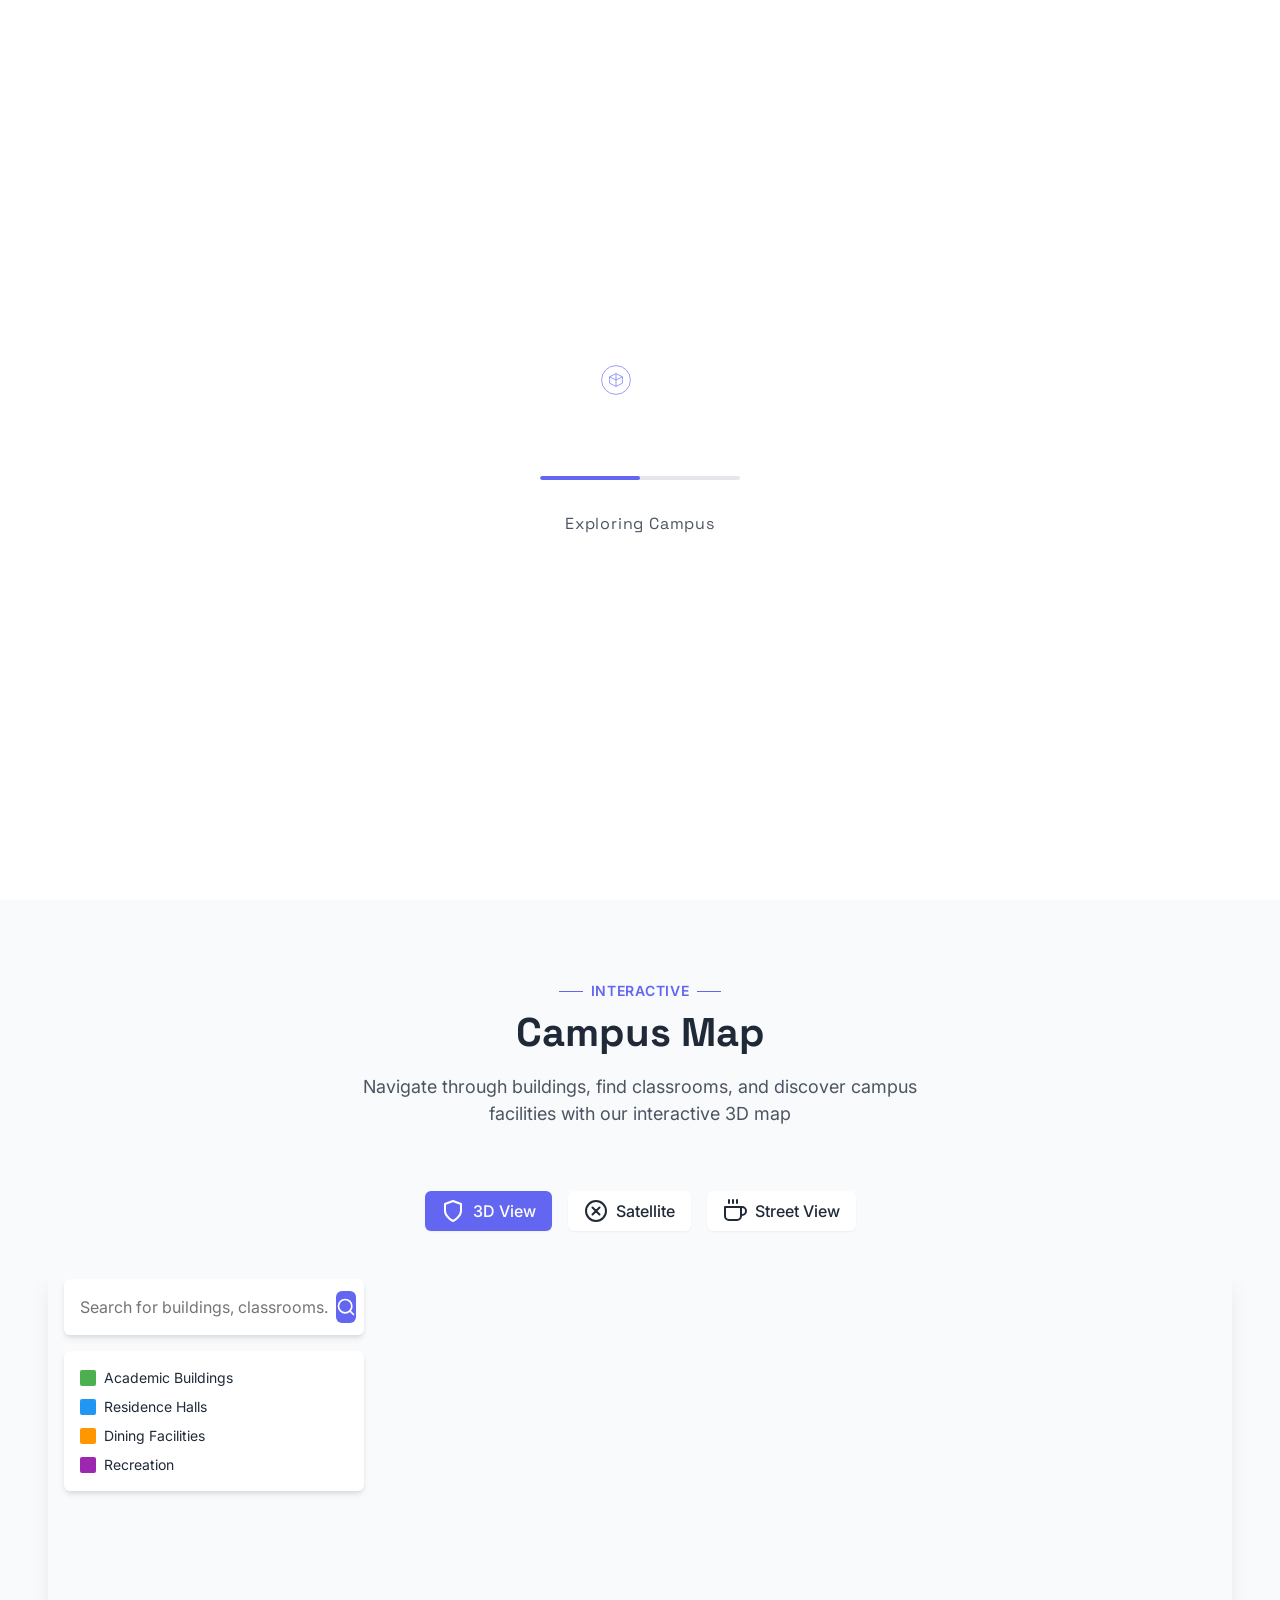
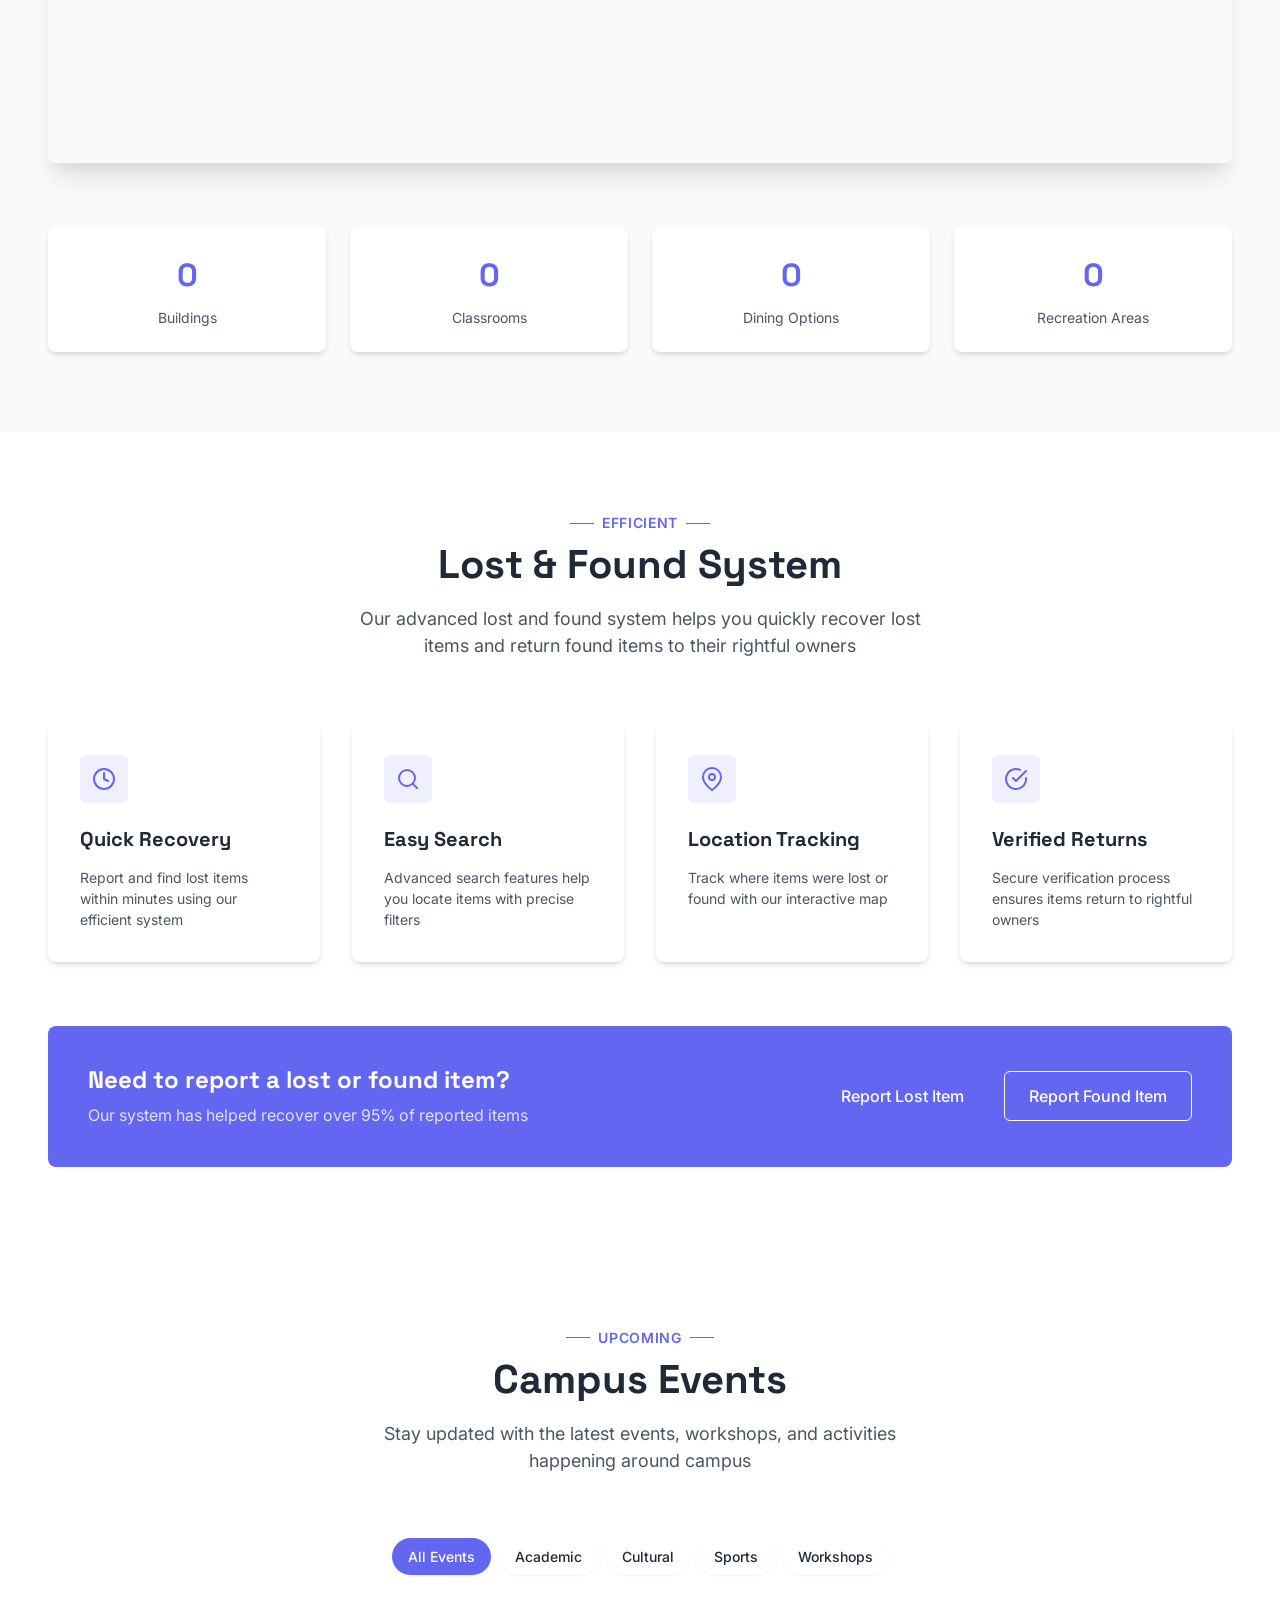
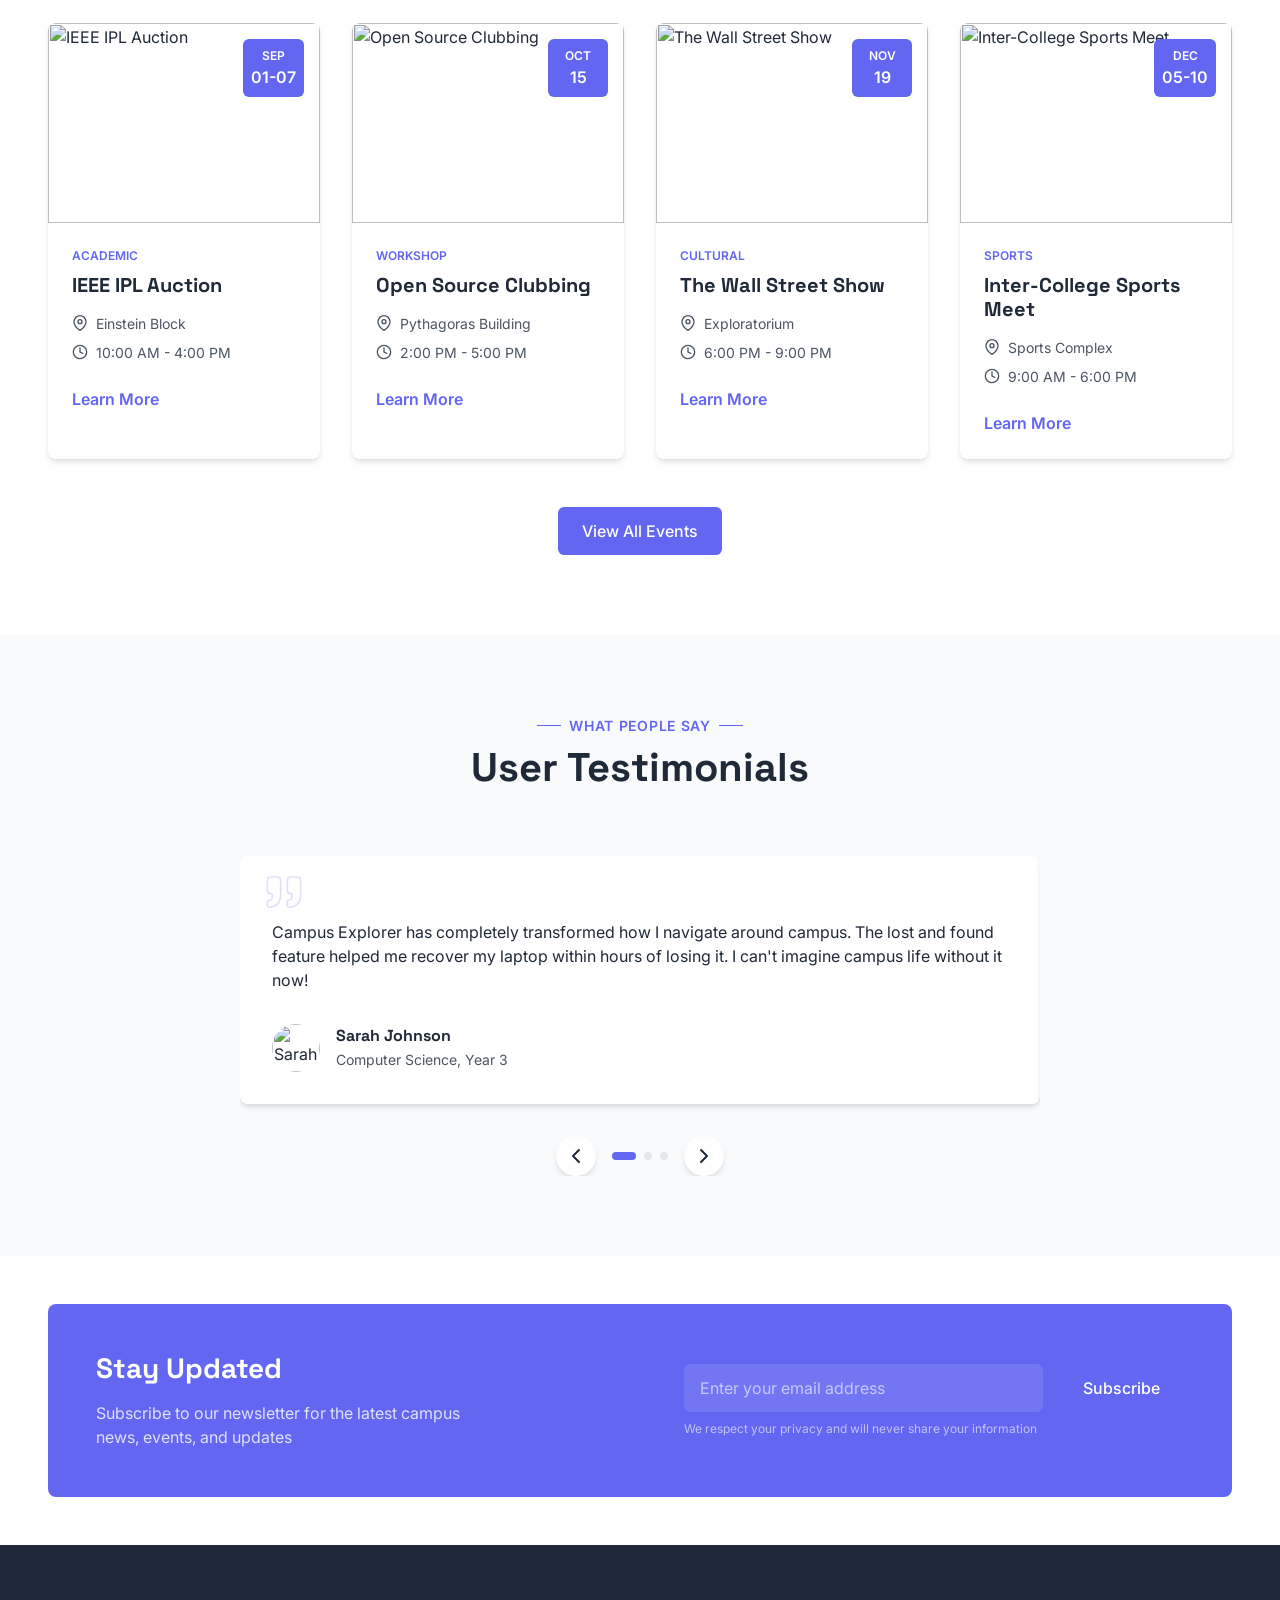
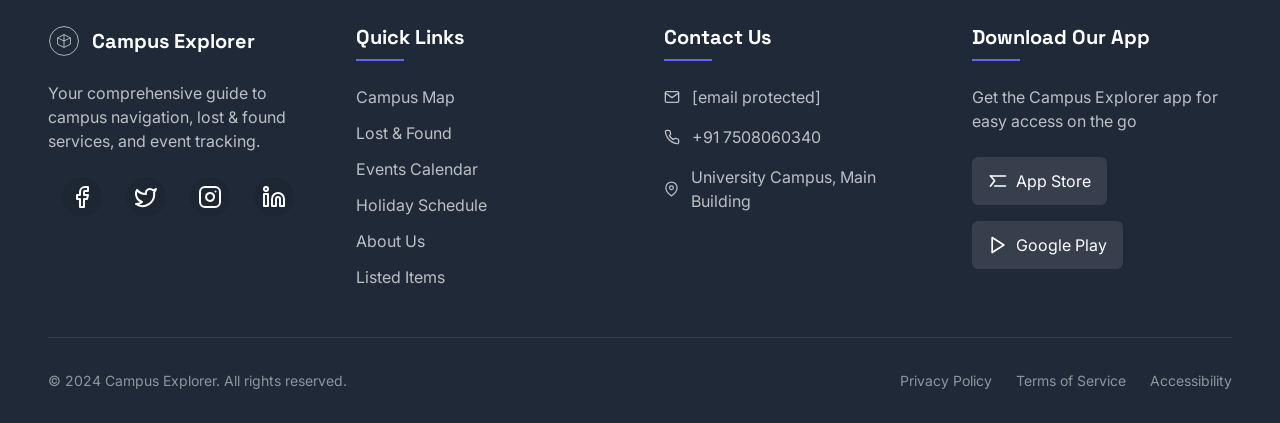
==== index.html @ 82cee9db "Update index.html" ====
<html lang="en">
<head>
    <meta charset="UTF-8">
    <meta name="viewport" content="width=device-width, initial-scale=1.0">
    <title>Campus Explorer | Navigate Your Campus Experience</title>
    <link rel="stylesheet" href="styles.css">
    <link rel="preconnect" href="https://fonts.googleapis.com">
    <link rel="preconnect" href="https://fonts.gstatic.com" crossorigin>
    <link href="https://fonts.googleapis.com/css2?family=Inter:wght@300;400;500;600;700&family=Space+Grotesk:wght@400;500;600;700&display=swap" rel="stylesheet">
</head>
<body>
    <div class="cursor"></div>
    <div class="noise-overlay"></div>
    
    <!-- Loader -->
    <div class="loader">
        <div class="loader-content">
            <div class="loader-logo">
                <svg viewBox="0 0 100 100" fill="none" xmlns="http://www.w3.org/2000/svg" class="logo-svg">
                    <circle cx="50" cy="50" r="45" stroke="currentColor" stroke-width="2"/>
                    <path d="M30 40L50 30L70 40V60L50 70L30 60V40Z" stroke="currentColor" stroke-width="2"/>
                    <path d="M50 30V50M50 50V70M50 50L30 40M50 50L70 40" stroke="currentColor" stroke-width="2"/>
                </svg>
            </div>
            <div class="loader-progress">
                <div class="loader-bar"></div>
            </div>
            <div class="loader-text">Exploring Campus</div>
        </div>
    </div>

    <!-- Header -->
    <header class="header">
        <div class="container header-container">
            <div class="logo">
                <svg viewBox="0 0 100 100" fill="none" xmlns="http://www.w3.org/2000/svg" class="logo-svg">
                    <circle cx="50" cy="50" r="45" stroke="currentColor" stroke-width="2"/>
                    <path d="M30 40L50 30L70 40V60L50 70L30 60V40Z" stroke="currentColor" stroke-width="2"/>
                    <path d="M50 30V50M50 50V70M50 50L30 40M50 50L70 40" stroke="currentColor" stroke-width="2"/>
                </svg>
                <span>Campus Explorer</span>
            </div>
            
            <nav class="nav-desktop">
                <a href="#map" class="nav-link">Map</a>
                <a href="J-lost-form.html" class="nav-link">Lost & Found</a>
                <a href="K-event.html" class="nav-link">Events</a>
                <a href="L-holidays.html" class="nav-link">Holidays</a>
                <a href="N-about.html" class="nav-link">About</a>
                <a href="M-listeditems.html" class="nav-link">Listed Items</a>
            </nav>

            <button class="menu-toggle" id="menuToggle" aria-label="Toggle menu">
                <div class="menu-icon">
                    <span></span>
                    <span></span>
                </div>
            </button>
        </div>

        <!-- Mobile Menu -->
        <div class="mobile-menu" id="mobileMenu">
            <button class="mobile-menu-close" id="mobileMenuClose" aria-label="Close menu">
                <svg xmlns="http://www.w3.org/2000/svg" width="24" height="24" viewBox="0 0 24 24" fill="none" stroke="currentColor" stroke-width="2" stroke-linecap="round" stroke-linejoin="round"><line x1="18" y1="6" x2="6" y2="18"></line><line x1="6" y1="6" x2="18" y2="18"></line></svg>
            </button>
            <div class="mobile-menu-container">
                <nav class="nav-mobile">
                    <a href="#map" class="nav-link">Map</a>
                    <a href="J-lost-form.html" class="nav-link">Lost & Found</a>
                    <a href="K-event.html" class="nav-link">Events</a>
                    <a href="L-holidays.html" class="nav-link">Holidays</a>
                    <a href="N-about.html" class="nav-link">About</a>
                    <a href="M-listeditems.html" class="nav-link">Listed Items</a>
                </nav>
                <div class="mobile-menu-footer">
                    <div class="social-links">
                        <a href="#" class="social-link" aria-label="Facebook">
                            <svg xmlns="http://www.w3.org/2000/svg" width="24" height="24" viewBox="0 0 24 24" fill="none" stroke="currentColor" stroke-width="2" stroke-linecap="round" stroke-linejoin="round"><path d="M18 2h-3a5 5 0 0 0-5 5v3H7v4h3v8h4v-8h3l1-4h-4V7a1 1 0 0 1 1-1h3z"></path></svg>
                        </a>
                        <a href="#" class="social-link" aria-label="Twitter">
                            <svg xmlns="http://www.w3.org/2000/svg" width="24" height="24" viewBox="0 0 24 24" fill="none" stroke="currentColor" stroke-width="2" stroke-linecap="round" stroke-linejoin="round"><path d="M22 4s-.7 2.1-2 3.4c1.6 10-9.4 17.3-18 11.6 2.2.1 4.4-.6 6-2C3 15.5.5 9.6 3 5c2.2 2.6 5.6 4.1 9 4-.9-4.2 4-6.6 7-3.8 1.1 0 3-1.2 3-1.2z"></path></svg>
                        </a>
                        <a href="#" class="social-link" aria-label="Instagram">
                            <svg xmlns="http://www.w3.org/2000/svg" width="24" height="24" viewBox="0 0 24 24" fill="none" stroke="currentColor" stroke-width="2" stroke-linecap="round" stroke-linejoin="round"><rect x="2" y="2" width="20" height="20" rx="5" ry="5"></rect><path d="M16 11.37A4 4 0 1 1 12.63 8 4 4 0 0 1 16 11.37z"></path><line x1="17.5" y1="6.5" x2="17.51" y2="6.5"></line></svg>
                        </a>
                    </div>
                    <p>© 2024 Campus Explorer</p>
                </div>
            </div>
        </div>
    </header>

    <main>
        <!-- Hero Section -->
        <section class="hero" id="hero">
            <div class="hero-background">
                <canvas id="heroCanvas"></canvas>
            </div>
            <div class="container hero-container">
                <div class="hero-content">
                    <h1 class="hero-title">
                        <span class="reveal-text">Explore Your</span>
                        <span class="reveal-text">Campus Like</span>
                        <span class="reveal-text">Never Before</span>
                    </h1>
                    <p class="hero-description reveal-text-delay">
                        A revolutionary navigation platform designed to enhance your campus experience
                    </p>
                    <div class="hero-buttons reveal-text-delay">
                        <a href="#map" class="btn btn-primary">Explore Map</a>
                        <a href="J-lost-form.html" class="btn btn-secondary">Lost & Found</a>
                    </div>
                </div>
                <div class="hero-3d-model">
                    <div id="model-container"></div>
                </div>
            </div>
            <div class="scroll-indicator">
                <div class="scroll-icon">
                    <svg xmlns="http://www.w3.org/2000/svg" width="24" height="24" viewBox="0 0 24 24" fill="none" stroke="currentColor" stroke-width="2" stroke-linecap="round" stroke-linejoin="round"><path d="M12 5v14M5 12l7 7 7-7"/></svg>
                </div>
                <span>Scroll to explore</span>
            </div>
        </section>

        <!-- Map Section -->
        <section class="map-section" id="map">
            <div class="container">
                <div class="section-header">
                    <span class="section-subtitle">Interactive</span>
                    <h2 class="section-title">Campus Map</h2>
                    <p class="section-description">
                        Navigate through buildings, find classrooms, and discover campus facilities with our interactive 3D map
                    </p>
                </div>
                
                <div class="map-container">
                    <div class="map-controls">
                        <button class="map-control-btn active" data-view="3d">
                            <svg xmlns="http://www.w3.org/2000/svg" width="24" height="24" viewBox="0 0 24 24" fill="none" stroke="currentColor" stroke-width="2" stroke-linecap="round" stroke-linejoin="round"><path d="M12 22s8-4 8-10V5l-8-3-8 3v7c0 6 8 10 8 10z"/></svg>
                            3D View
                        </button>
                        <button class="map-control-btn" data-view="satellite">
                            <svg xmlns="http://www.w3.org/2000/svg" width="24" height="24" viewBox="0 0 24 24" fill="none" stroke="currentColor" stroke-width="2" stroke-linecap="round" stroke-linejoin="round"><circle cx="12" cy="12" r="10"/><path d="M8.5 8.5L12 12l3.5-3.5M8.5 15.5L12 12l3.5 3.5"/></svg>
                            Satellite
                        </button>
                        <button class="map-control-btn" data-view="street">
                            <svg xmlns="http://www.w3.org/2000/svg" width="24" height="24" viewBox="0 0 24 24" fill="none" stroke="currentColor" stroke-width="2" stroke-linecap="round" stroke-linejoin="round"><path d="M18 8h1a4 4 0 0 1 0 8h-1"/><path d="M2 8h16v9a4 4 0 0 1-4 4H6a4 4 0 0 1-4-4V8z"/><line x1="6" y1="1" x2="6" y2="4"/><line x1="10" y1="1" x2="10" y2="4"/><line x1="14" y1="1" x2="14" y2="4"/></svg>
                            Street View
                        </button>
                    </div>
                    
                    <div class="map-wrapper">
                        <div class="map-overlay">
                            <div class="map-search">
                                <input type="text" placeholder="Search for buildings, classrooms..." class="map-search-input">
                                <button class="map-search-btn">
                                    <svg xmlns="http://www.w3.org/2000/svg" width="24" height="24" viewBox="0 0 24 24" fill="none" stroke="currentColor" stroke-width="2" stroke-linecap="round" stroke-linejoin="round"><circle cx="11" cy="11" r="8"/><line x1="21" y1="21" x2="16.65" y2="16.65"/></svg>
                                </button>
                            </div>
                            <div class="map-legend">
                                <div class="legend-item">
                                    <span class="legend-color" style="background-color: #4CAF50;"></span>
                                    <span class="legend-text">Academic Buildings</span>
                                </div>
                                <div class="legend-item">
                                    <span class="legend-color" style="background-color: #2196F3;"></span>
                                    <span class="legend-text">Residence Halls</span>
                                </div>
                                <div class="legend-item">
                                    <span class="legend-color" style="background-color: #FF9800;"></span>
                                    <span class="legend-text">Dining Facilities</span>
                                </div>
                                <div class="legend-item">
                                    <span class="legend-color" style="background-color: #9C27B0;"></span>
                                    <span class="legend-text">Recreation</span>
                                </div>
                            </div>
                        </div>
                        <div class="map-iframe">
                            <iframe src="https://www.google.com/maps/embed?pb=!1m18!1m12!1m3!1d3437.174971799996!2d76.65720287502891!3d30.5160910960714!2m3!1f0!2f0!3f0!3m2!1i1024!2i768!4f13.1!3m3!1m2!1s0x390fc32344a6e2d7%3A0x81b346dee91799ca!2sChitkara%20University!5e0!3m2!1sen!2sin!4v1731912827150!5m2!1sen!2sin" width="100%" height="100%" style="border:0;" allowfullscreen="" loading="lazy" referrerpolicy="no-referrer-when-downgrade"></iframe>
                        </div>
                    </div>
                    
                    <div class="map-info">
                        <div class="map-stats">
                            <div class="stat-item">
                                <div class="stat-value" data-count="50">0</div>
                                <div class="stat-label">Buildings</div>
                            </div>
                            <div class="stat-item">
                                <div class="stat-value" data-count="200">0</div>
                                <div class="stat-label">Classrooms</div>
                            </div>
                            <div class="stat-item">
                                <div class="stat-value" data-count="25">0</div>
                                <div class="stat-label">Dining Options</div>
                            </div>
                            <div class="stat-item">
                                <div class="stat-value" data-count="15">0</div>
                                <div class="stat-label">Recreation Areas</div>
                            </div>
                        </div>
                    </div>
                </div>
            </div>
        </section>

        <!-- Lost & Found Section -->
        <section class="lost-found-section" id="lost-found">
            <div class="container">
                <div class="section-header">
                    <span class="section-subtitle">Efficient</span>
                    <h2 class="section-title">Lost & Found System</h2>
                    <p class="section-description">
                        Our advanced lost and found system helps you quickly recover lost items and return found items to their rightful owners
                    </p>
                </div>

                <div class="lost-found-features">
                    <div class="feature-card">
                        <div class="feature-icon">
                            <svg xmlns="http://www.w3.org/2000/svg" width="24" height="24" viewBox="0 0 24 24" fill="none" stroke="currentColor" stroke-width="2" stroke-linecap="round" stroke-linejoin="round"><circle cx="12" cy="12" r="10"/><polyline points="12 6 12 12 16 14"/></svg>
                        </div>
                        <h3 class="feature-title">Quick Recovery</h3>
                        <p class="feature-description">Report and find lost items within minutes using our efficient system</p>
                    </div>
                    
                    <div class="feature-card">
                        <div class="feature-icon">
                            <svg xmlns="http://www.w3.org/2000/svg" width="24" height="24" viewBox="0 0 24 24" fill="none" stroke="currentColor" stroke-width="2" stroke-linecap="round" stroke-linejoin="round"><circle cx="11" cy="11" r="8"/><line x1="21" y1="21" x2="16.65" y2="16.65"/></svg>
                        </div>
                        <h3 class="feature-title">Easy Search</h3>
                        <p class="feature-description">Advanced search features help you locate items with precise filters</p>
                    </div>
                    
                    <div class="feature-card">
                        <div class="feature-icon">
                            <svg xmlns="http://www.w3.org/2000/svg" width="24" height="24" viewBox="0 0 24 24" fill="none" stroke="currentColor" stroke-width="2" stroke-linecap="round" stroke-linejoin="round"><path d="M21 10c0 7-9 13-9 13s-9-6-9-13a9 9 0 0 1 18 0z"/><circle cx="12" cy="10" r="3"/></svg>
                        </div>
                        <h3 class="feature-title">Location Tracking</h3>
                        <p class="feature-description">Track where items were lost or found with our interactive map</p>
                    </div>
                    
                    <div class="feature-card">
                        <div class="feature-icon">
                            <svg xmlns="http://www.w3.org/2000/svg" width="24" height="24" viewBox="0 0 24 24" fill="none" stroke="currentColor" stroke-width="2" stroke-linecap="round" stroke-linejoin="round"><path d="M22 11.08V12a10 10 0 1 1-5.93-9.14"/><polyline points="22 4 12 14.01 9 11.01"/></svg>
                        </div>
                        <h3 class="feature-title">Verified Returns</h3>
                        <p class="feature-description">Secure verification process ensures items return to rightful owners</p>
                    </div>
                </div>

                <div class="lost-found-cta">
                    <div class="cta-content">
                        <h3>Need to report a lost or found item?</h3>
                        <p>Our system has helped recover over 95% of reported items</p>
                    </div>
                    <div class="cta-buttons">
                        <a href="J-lost-form.html" class="btn btn-primary">Report Lost Item</a>
                        <a href="J-lost-form.html" class="btn btn-secondary">Report Found Item</a>
                    </div>
                </div>
            </div>
        </section>

        <!-- Events Section -->
        <section class="events-section" id="events">
            <div class="container">
                <div class="section-header">
                    <span class="section-subtitle">Upcoming</span>
                    <h2 class="section-title">Campus Events</h2>
                    <p class="section-description">
                        Stay updated with the latest events, workshops, and activities happening around campus
                    </p>
                </div>

                <div class="events-filter">
                    <button class="filter-btn active" data-filter="all">All Events</button>
                    <button class="filter-btn" data-filter="academic">Academic</button>
                    <button class="filter-btn" data-filter="cultural">Cultural</button>
                    <button class="filter-btn" data-filter="sports">Sports</button>
                    <button class="filter-btn" data-filter="workshops">Workshops</button>
                </div>

                <div class="events-grid">
                    <div class="event-card" data-category="academic">
                        <div class="event-image">
                            <img src="https://images.unsplash.com/photo-1523580494863-6f3031224c94?ixlib=rb-1.2.1&auto=format&fit=crop&w=800&q=80" alt="IEEE IPL Auction">
                            <div class="event-date">
                                <span class="event-month">SEP</span>
                                <span class="event-day">01-07</span>
                            </div>
                        </div>
                        <div class="event-content">
                            <div class="event-tag">Academic</div>
                            <h3 class="event-title">IEEE IPL Auction</h3>
                            <div class="event-details">
                                <div class="event-location">
                                    <svg xmlns="http://www.w3.org/2000/svg" width="16" height="16" viewBox="0 0 24 24" fill="none" stroke="currentColor" stroke-width="2" stroke-linecap="round" stroke-linejoin="round"><path d="M21 10c0 7-9 13-9 13s-9-6-9-13a9 9 0 0 1 18 0z"/><circle cx="12" cy="10" r="3"/></svg>
                                    Einstein Block
                                </div>
                                <div class="event-time">
                                    <svg xmlns="http://www.w3.org/2000/svg" width="16" height="16" viewBox="0 0 24 24" fill="none" stroke="currentColor" stroke-width="2" stroke-linecap="round" stroke-linejoin="round"><circle cx="12" cy="12" r="10"/><polyline points="12 6 12 12 16 14"/></svg>
                                    10:00 AM - 4:00 PM
                                </div>
                            </div>
                            <a href="#" class="event-link">Learn More</a>
                        </div>
                    </div>

                    <div class="event-card" data-category="workshops">
                        <div class="event-image">
                            <img src="https://images.unsplash.com/photo-1522071820081-009f0129c71c?ixlib=rb-1.2.1&auto=format&fit=crop&w=800&q=80" alt="Open Source Clubbing">
                            <div class="event-date">
                                <span class="event-month">OCT</span>
                                <span class="event-day">15</span>
                            </div>
                        </div>
                        <div class="event-content">
                            <div class="event-tag">Workshop</div>
                            <h3 class="event-title">Open Source Clubbing</h3>
                            <div class="event-details">
                                <div class="event-location">
                                    <svg xmlns="http://www.w3.org/2000/svg" width="16" height="16" viewBox="0 0 24 24" fill="none" stroke="currentColor" stroke-width="2" stroke-linecap="round" stroke-linejoin="round"><path d="M21 10c0 7-9 13-9 13s-9-6-9-13a9 9 0 0 1 18 0z"/><circle cx="12" cy="10" r="3"/></svg>
                                    Pythagoras Building
                                </div>
                                <div class="event-time">
                                    <svg xmlns="http://www.w3.org/2000/svg" width="16" height="16" viewBox="0 0 24 24" fill="none" stroke="currentColor" stroke-width="2" stroke-linecap="round" stroke-linejoin="round"><circle cx="12" cy="12" r="10"/><polyline points="12 6 12 12 16 14"/></svg>
                                    2:00 PM - 5:00 PM
                                </div>
                            </div>
                            <a href="#" class="event-link">Learn More</a>
                        </div>
                    </div>

                    <div class="event-card" data-category="cultural">
                        <div class="event-image">
                            <img src="https://images.unsplash.com/photo-1460472178825-e5240623afd5?ixlib=rb-1.2.1&auto=format&fit=crop&w=800&q=80" alt="The Wall Street Show">
                            <div class="event-date">
                                <span class="event-month">NOV</span>
                                <span class="event-day">19</span>
                            </div>
                        </div>
                        <div class="event-content">
                            <div class="event-tag">Cultural</div>
                            <h3 class="event-title">The Wall Street Show</h3>
                            <div class="event-details">
                                <div class="event-location">
                                    <svg xmlns="http://www.w3.org/2000/svg" width="16" height="16" viewBox="0 0 24 24" fill="none" stroke="currentColor" stroke-width="2" stroke-linecap="round" stroke-linejoin="round"><path d="M21 10c0 7-9 13-9 13s-9-6-9-13a9 9 0 0 1 18 0z"/><circle cx="12" cy="10" r="3"/></svg>
                                    Exploratorium
                                </div>
                                <div class="event-time">
                                    <svg xmlns="http://www.w3.org/2000/svg" width="16" height="16" viewBox="0 0 24 24" fill="none" stroke="currentColor" stroke-width="2" stroke-linecap="round" stroke-linejoin="round"><circle cx="12" cy="12" r="10"/><polyline points="12 6 12 12 16 14"/></svg>
                                    6:00 PM - 9:00 PM
                                </div>
                            </div>
                            <a href="#" class="event-link">Learn More</a>
                        </div>
                    </div>

                    <div class="event-card" data-category="sports">
                        <div class="event-image">
                            <img src="https://images.unsplash.com/photo-1461896836934-ffe607ba8211?ixlib=rb-1.2.1&auto=format&fit=crop&w=800&q=80" alt="Inter-College Sports Meet">
                            <div class="event-date">
                                <span class="event-month">DEC</span>
                                <span class="event-day">05-10</span>
                            </div>
                        </div>
                        <div class="event-content">
                            <div class="event-tag">Sports</div>
                            <h3 class="event-title">Inter-College Sports Meet</h3>
                            <div class="event-details">
                                <div class="event-location">
                                    <svg xmlns="http://www.w3.org/2000/svg" width="16" height="16" viewBox="0 0 24 24" fill="none" stroke="currentColor" stroke-width="2" stroke-linecap="round" stroke-linejoin="round"><path d="M21 10c0 7-9 13-9 13s-9-6-9-13a9 9 0 0 1 18 0z"/><circle cx="12" cy="10" r="3"/></svg>
                                    Sports Complex
                                </div>
                                <div class="event-time">
                                    <svg xmlns="http://www.w3.org/2000/svg" width="16" height="16" viewBox="0 0 24 24" fill="none" stroke="currentColor" stroke-width="2" stroke-linecap="round" stroke-linejoin="round"><circle cx="12" cy="12" r="10"/><polyline points="12 6 12 12 16 14"/></svg>
                                    9:00 AM - 6:00 PM
                                </div>
                            </div>
                            <a href="#" class="event-link">Learn More</a>
                        </div>
                    </div>
                </div>

                <div class="events-footer">
                    <a href="#" class="btn btn-primary">View All Events</a>
                </div>
            </div>
        </section>

        <!-- Testimonials Section -->
        <section class="testimonials-section">
            <div class="container">
                <div class="section-header">
                    <span class="section-subtitle">What People Say</span>
                    <h2 class="section-title">User Testimonials</h2>
                </div>

                <div class="testimonials-slider">
                    <div class="testimonials-track">
                        <div class="testimonial-card">
                            <div class="testimonial-content">
                                <svg class="quote-icon" xmlns="http://www.w3.org/2000/svg" width="40" height="40" viewBox="0 0 24 24" fill="none" stroke="currentColor" stroke-width="1" stroke-linecap="round" stroke-linejoin="round"><path d="M3 21c3 0 7-1 7-8V5c0-1.25-.756-2.017-2-2H4c-1.25 0-2 .75-2 1.972V11c0 1.25.75 2 2 2 1 0 1 0 1 1v1c0 1-1 2-2 2s-1 .008-1 1.031V20c0 1 0 1 1 1z"/><path d="M15 21c3 0 7-1 7-8V5c0-1.25-.757-2.017-2-2h-4c-1.25 0-2 .75-2 1.972V11c0 1.25.75 2 2 2h.75c0 2.25.25 4-2.75 4v3c0 1 0 1 1 1z"/></svg>
                                <p>Campus Explorer has completely transformed how I navigate around campus. The lost and found feature helped me recover my laptop within hours of losing it. I can't imagine campus life without it now!</p>
                            </div>
                            <div class="testimonial-author">
                                <div class="author-avatar">
                                    <img src="https://randomuser.me/api/portraits/women/45.jpg" alt="Sarah Johnson">
                                </div>
                                <div class="author-info">
                                    <h4>Sarah Johnson</h4>
                                    <p>Computer Science, Year 3</p>
                                </div>
                            </div>
                        </div>
                        
                        <div class="testimonial-card">
                            <div class="testimonial-content">
                                <svg class="quote-icon" xmlns="http://www.w3.org/2000/svg" width="40" height="40" viewBox="0 0 24 24" fill="none" stroke="currentColor" stroke-width="1" stroke-linecap="round" stroke-linejoin="round"><path d="M3 21c3 0 7-1 7-8V5c0-1.25-.756-2.017-2-2H4c-1.25 0-2 .75-2 1.972V11c0 1.25.75 2 2 2 1 0 1 0 1 1v1c0 1-1 2-2 2s-1 .008-1 1.031V20c0 1 0 1 1 1z"/><path d="M15 21c3 0 7-1 7-8V5c0-1.25-.757-2.017-2-2h-4c-1.25 0-2 .75-2 1.972V11c0 1.25.75 2 2 2h.75c0 2.25.25 4-2.75 4v3c0 1 0 1 1 1z"/></svg>
                                <p>As a new student, finding my way around campus was overwhelming until I discovered Campus Explorer. The 3D map feature is incredibly intuitive and the events calendar keeps me connected to campus life.</p>
                            </div>
                            <div class="testimonial-author">
                                <div class="author-avatar">
                                    <img src="https://randomuser.me/api/portraits/men/32.jpg" alt="Michael Chen">
                                </div>
                                <div class="author-info">
                                    <h4>Michael Chen</h4>
                                    <p>Business Administration, Year 1</p>
                                </div>
                            </div>
                        </div>
                        
                        <div class="testimonial-card">
                            <div class="testimonial-content">
                                <svg class="quote-icon" xmlns="http://www.w3.org/2000/svg" width="40" height="40" viewBox="0 0 24 24" fill="none" stroke="currentColor" stroke-width="1" stroke-linecap="round" stroke-linejoin="round"><path d="M3 21c3 0 7-1 7-8V5c0-1.25-.756-2.017-2-2H4c-1.25 0-2 .75-2 1.972V11c0 1.25.75 2 2 2 1 0 1 0 1 1v1c0 1-1 2-2 2s-1 .008-1 1.031V20c0 1 0 1 1 1z"/><path d="M15 21c3 0 7-1 7-8V5c0-1.25-.757-2.017-2-2h-4c-1.25 0-2 .75-2 1.972V11c0 1.25.75 2 2 2h.75c0 2.25.25 4-2.75 4v3c0 1 0 1 1 1z"/></svg>
                                <p>The Campus Explorer app has been a game-changer for organizing campus events. As a student club leader, I can easily promote our activities and track attendance. Highly recommended!</p>
                            </div>
                            <div class="testimonial-author">
                                <div class="author-avatar">
                                    <img src="https://randomuser.me/api/portraits/women/68.jpg" alt="Priya Patel">
                                </div>
                                <div class="author-info">
                                    <h4>Priya Patel</h4>
                                    <p>Engineering, Year 4</p>
                                </div>
                            </div>
                        </div>
                    </div>
                    
                    <div class="testimonial-controls">
                        <button class="testimonial-control prev" aria-label="Previous testimonial">
                            <svg xmlns="http://www.w3.org/2000/svg" width="24" height="24" viewBox="0 0 24 24" fill="none" stroke="currentColor" stroke-width="2" stroke-linecap="round" stroke-linejoin="round"><path d="M15 18l-6-6 6-6"/></svg>
                        </button>
                        <div class="testimonial-dots">
                            <span class="dot active"></span>
                            <span class="dot"></span>
                            <span class="dot"></span>
                        </div>
                        <button class="testimonial-control next" aria-label="Next testimonial">
                            <svg xmlns="http://www.w3.org/2000/svg" width="24" height="24" viewBox="0 0 24 24" fill="none" stroke="currentColor" stroke-width="2" stroke-linecap="round" stroke-linejoin="round"><path d="M9 18l6-6-6-6"/></svg>
                        </button>
                    </div>
                </div>
            </div>
        </section>

        <!-- Newsletter Section -->
        <section class="newsletter-section">
            <div class="container">
                <div class="newsletter-container">
                    <div class="newsletter-content">
                        <h2>Stay Updated</h2>
                        <p>Subscribe to our newsletter for the latest campus news, events, and updates</p>
                    </div>
                    <form class="newsletter-form">
                        <div class="form-group">
                            <input type="email" placeholder="Enter your email address" required>
                            <button type="submit" class="btn btn-primary">Subscribe</button>
                        </div>
                        <p class="form-disclaimer">We respect your privacy and will never share your information</p>
                    </form>
                </div>
            </div>
        </section>
    </main>

    <!-- Footer -->
    <footer class="footer">
        <div class="container">
            <div class="footer-grid">
                <div class="footer-section">
                    <div class="footer-logo">
                        <svg viewBox="0 0 100 100" fill="none" xmlns="http://www.w3.org/2000/svg" class="logo-svg">
                            <circle cx="50" cy="50" r="45" stroke="currentColor" stroke-width="2"/>
                            <path d="M30 40L50 30L70 40V60L50 70L30 60V40Z" stroke="currentColor" stroke-width="2"/>
                            <path d="M50 30V50M50 50V70M50 50L30 40M50 50L70 40" stroke="currentColor" stroke-width="2"/>
                        </svg>
                        <span>Campus Explorer</span>
                    </div>
                    <p>Your comprehensive guide to campus navigation, lost & found services, and event tracking.</p>
                    <div class="social-links">
                        <a href="#" class="social-link" aria-label="Facebook">
                            <svg xmlns="http://www.w3.org/2000/svg" width="24" height="24" viewBox="0 0 24 24" fill="none" stroke="currentColor" stroke-width="2" stroke-linecap="round" stroke-linejoin="round"><path d="M18 2h-3a5 5 0 0 0-5 5v3H7v4h3v8h4v-8h3l1-4h-4V7a1 1 0 0 1 1-1h3z"></path></svg>
                        </a>
                        <a href="#" class="social-link" aria-label="Twitter">
                            <svg xmlns="http://www.w3.org/2000/svg" width="24" height="24" viewBox="0 0 24 24" fill="none" stroke="currentColor" stroke-width="2" stroke-linecap="round" stroke-linejoin="round"><path d="M22 4s-.7 2.1-2 3.4c1.6 10-9.4 17.3-18 11.6 2.2.1 4.4-.6 6-2C3 15.5.5 9.6 3 5c2.2 2.6 5.6 4.1 9 4-.9-4.2 4-6.6 7-3.8 1.1 0 3-1.2 3-1.2z"></path></svg>
                        </a>
                        <a href="#" class="social-link" aria-label="Instagram">
                            <svg xmlns="http://www.w3.org/2000/svg" width="24" height="24" viewBox="0 0 24 24" fill="none" stroke="currentColor" stroke-width="2" stroke-linecap="round" stroke-linejoin="round"><rect x="2" y="2" width="20" height="20" rx="5" ry="5"></rect><path d="M16 11.37A4 4 0 1 1 12.63 8 4 4 0 0 1 16 11.37z"></path><line x1="17.5" y1="6.5" x2="17.51" y2="6.5"></line></svg>
                        </a>
                        <a href="#" class="social-link" aria-label="LinkedIn">
                            <svg xmlns="http://www.w3.org/2000/svg" width="24" height="24" viewBox="0 0 24 24" fill="none" stroke="currentColor" stroke-width="2" stroke-linecap="round" stroke-linejoin="round"><path d="M16 8a6 6 0 0 1 6 6v7h-4v-7a2 2 0 0 0-2-2 2 2 0 0 0-2 2v7h-4v-7a6 6 0 0 1 6-6z"></path><rect x="2" y="9" width="4" height="12"></rect><circle cx="4" cy="4" r="2"></circle></svg>
                        </a>
                    </div>
                </div>

                <div class="footer-section">
                    <h3>Quick Links</h3>
                    <ul class="footer-links">
                        <li><a href="#map">Campus Map</a></li>
                        <li><a href="#lost-found">Lost & Found</a></li>
                        <li><a href="#events">Events Calendar</a></li>
                        <li><a href="#holidays">Holiday Schedule</a></li>
                        <li><a href="#about">About Us</a></li>
                        <li><a href="#listed-items">Listed Items</a></li>
                    </ul>
                </div>

                <div class="footer-section">
                    <h3>Contact Us</h3>
                    <ul class="contact-info">
                        <li>
                            <svg xmlns="http://www.w3.org/2000/svg" width="16" height="16" viewBox="0 0 24 24" fill="none" stroke="currentColor" stroke-width="2" stroke-linecap="round" stroke-linejoin="round"><path d="M4 4h16c1.1 0 2 .9 2 2v12c0 1.1-.9 2-2 2H4c-1.1 0-2-.9-2-2V6c0-1.1.9-2 2-2z"></path><polyline points="22,6 12,13 2,6"></polyline></svg>
                            <a href="/cdn-cgi/l/email-protection#e98a86879d888a9da98a8884999c9a8c919985869b8c9bc78c8d9c"><span class="__cf_email__" data-cfemail="15767a7b6174766155767478656066706d65797a6770673b707160">[email&#160;protected]</span></a>
                        </li>
                        <li>
                            <svg xmlns="http://www.w3.org/2000/svg" width="16" height="16" viewBox="0 0 24 24" fill="none" stroke="currentColor" stroke-width="2" stroke-linecap="round" stroke-linejoin="round"><path d="M22 16.92v3a2 2 0 0 1-2.18 2 19.79 19.79 0 0 1-8.63-3.07 19.5 19.5 0 0 1-6-6 19.79 19.79 0 0 1-3.07-8.67A2 2 0 0 1 4.11 2h3a2 2 0 0 1 2 1.72 12.84 12.84 0 0 0 .7 2.81 2 2 0 0 1-.45 2.11L8.09 9.91a16 16 0 0 0 6 6l1.27-1.27a2 2 0 0 1 2.11-.45 12.84 12.84 0 0 0 2.81.7A2 2 0 0 1 22 16.92z"></path></svg>
                            <a href="tel:+917508060340">+91 7508060340</a>
                        </li>
                        <li>
                            <svg xmlns="http://www.w3.org/2000/svg" width="16" height="16" viewBox="0 0 24 24" fill="none" stroke="currentColor" stroke-width="2" stroke-linecap="round" stroke-linejoin="round"><path d="M21 10c0 7-9 13-9 13s-9-6-9-13a9 9 0 0 1 18 0z"></path><circle cx="12" cy="10" r="3"></circle></svg>
                            University Campus, Main Building
                        </li>
                    </ul>
                </div>

                <div class="footer-section">
                    <h3>Download Our App</h3>
                    <p>Get the Campus Explorer app for easy access on the go</p>
                    <div class="app-buttons">
                        <a href="#" class="app-button">
                            <svg xmlns="http://www.w3.org/2000/svg" width="20" height="20" viewBox="0 0 24 24" fill="none" stroke="currentColor" stroke-width="2" stroke-linecap="round" stroke-linejoin="round"><path d="M3 6l5 5.794L3 18"/><path d="M3 6h18"/><path d="M21 18H8"/></svg>
                            App Store
                        </a>
                        <a href="#" class="app-button">
                            <svg xmlns="http://www.w3.org/2000/svg" width="20" height="20" viewBox="0 0 24 24" fill="none" stroke="currentColor" stroke-width="2" stroke-linecap="round" stroke-linejoin="round"><polygon points="5 3 19 12 5 21 5 3"></polygon></svg>
                            Google Play
                        </a>
                    </div>
                </div>
            </div>

            <div class="footer-bottom">
                <p>&copy; 2024 Campus Explorer. All rights reserved.</p>
                <div class="footer-bottom-links">
                    <a href="#">Privacy Policy</a>
                    <a href="#">Terms of Service</a>
                    <a href="#">Accessibility</a>
                </div>
            </div>
        </div>
    </footer>

    <script data-cfasync="false" src="/cdn-cgi/scripts/5c5dd728/cloudflare-static/email-decode.min.js"></script><script src="https://cdnjs.cloudflare.com/ajax/libs/three.js/r128/three.min.js"></script>
    <script src="https://cdn.jsdelivr.net/npm/gsap@3.12.5/dist/gsap.min.js"></script>
    <script src="https://cdn.jsdelivr.net/npm/three@0.128/examples/js/loaders/GLTFLoader.js"></script>
    <script src="script.js"></script>
</body>
</html>
---- styles.css ----
/* Base Styles */
:root {
    --color-primary: #6366f1;
    --color-primary-light: #818cf8;
    --color-primary-dark: #4f46e5;
    --color-secondary: #10b981;
    --color-secondary-light: #34d399;
    --color-secondary-dark: #059669;
    --color-accent: #f97316;
    --color-accent-light: #fb923c;
    --color-accent-dark: #ea580c;
    --color-background: #ffffff;
    --color-background-alt: #f9fafb;
    --color-text: #1f2937;
    --color-text-light: #4b5563;
    --color-text-lighter: #9ca3af;
    --color-border: #e5e7eb;
    --color-success: #10b981;
    --color-warning: #f59e0b;
    --color-error: #ef4444;
    --color-info: #3b82f6;
    --font-sans: 'Inter', -apple-system, BlinkMacSystemFont, 'Segoe UI', Roboto, Oxygen, Ubuntu, Cantarell, 'Open Sans', 'Helvetica Neue', sans-serif;
    --font-display: 'Space Grotesk', var(--font-sans);
    --shadow-sm: 0 1px 2px 0 rgba(0, 0, 0, 0.05);
    --shadow: 0 4px 6px -1px rgba(0, 0, 0, 0.1), 0 2px 4px -1px rgba(0, 0, 0, 0.06);
    --shadow-md: 0 10px 15px -3px rgba(0, 0, 0, 0.1), 0 4px 6px -2px rgba(0, 0, 0, 0.05);
    --shadow-lg: 0 20px 25px -5px rgba(0, 0, 0, 0.1), 0 10px 10px -5px rgba(0, 0, 0, 0.04);
    --shadow-xl: 0 25px 50px -12px rgba(0, 0, 0, 0.25);
    --radius-sm: 0.125rem;
    --radius: 0.25rem;
    --radius-md: 0.375rem;
    --radius-lg: 0.5rem;
    --radius-xl: 1rem;
    --radius-full: 9999px;
    --transition: 0.3s ease;
    --transition-fast: 0.15s ease;
    --transition-slow: 0.5s ease;
    --easing: cubic-bezier(0.16, 1, 0.3, 1);
}

/* Reset & Base Styles */
*, *::before, *::after {
    box-sizing: border-box;
    margin: 0;
    padding: 0;
}

html {
    font-size: 16px;
    scroll-behavior: smooth;
    -webkit-font-smoothing: antialiased;
    -moz-osx-font-smoothing: grayscale;
}

body {
    font-family: var(--font-sans);
    color: var(--color-text);
    background-color: var(--color-background);
    line-height: 1.5;
    overflow-x: hidden;
    position: relative;
}

img, svg {
    display: block;
    max-width: 100%;
}

a {
    color: inherit;
    text-decoration: none;
    transition: color var(--transition-fast);
}

button, input, textarea, select {
    font: inherit;
    color: inherit;
    border: none;
    background: none;
}

button {
    cursor: pointer;
}

ul, ol {
    list-style: none;
}

/* Custom Cursor */
.cursor {
    position: fixed;
    width: 20px;
    height: 20px;
    border-radius: 50%;
    background-color: rgba(99, 102, 241, 0.3);
    pointer-events: none;
    mix-blend-mode: difference;
    z-index: 9999;
    transform: translate(-50%, -50%);
    transition: transform 0.1s ease, width 0.3s ease, height 0.3s ease, background-color 0.3s ease;
    display: none;
}

@media (pointer: fine) {
    .cursor {
        display: block;
    }
}

/* Noise Overlay */
.noise-overlay {
    position: fixed;
    top: 0;
    left: 0;
    width: 100%;
    height: 100%;
    background-image: url("data:image/svg+xml,%3Csvg viewBox='0 0 200 200' xmlns='http://www.w3.org/2000/svg'%3E%3Cfilter id='noiseFilter'%3E%3CfeTurbulence type='fractalNoise' baseFrequency='0.65' numOctaves='3' stitchTiles='stitch'/%3E%3C/filter%3E%3Crect width='100%25' height='100%25' filter='url(%23noiseFilter)'/%3E%3C/svg%3E");
    opacity: 0.03;
    pointer-events: none;
    z-index: 9998;
}

/* Loader */
.loader {
    position: fixed;
    top: 0;
    left: 0;
    width: 100%;
    height: 100%;
    background-color: var(--color-background);
    display: flex;
    justify-content: center;
    align-items: center;
    z-index: 9999;
    transition: opacity 0.5s ease, visibility 0.5s ease;
}

.loader-content {
    display: flex;
    flex-direction: column;
    align-items: center;
    gap: 2rem;
}

.loader-logo {
    width: 80px;
    height: 80px;
    color: var(--color-primary);
    animation: pulse 2s infinite;
}

.loader-progress {
    width: 200px;
    height: 4px;
    background-color: var(--color-border);
    border-radius: var(--radius-full);
    overflow: hidden;
    position: relative;
}

.loader-bar {
    position: absolute;
    top: 0;
    left: 0;
    height: 100%;
    width: 0;
    background-color: var(--color-primary);
    border-radius: var(--radius-full);
    transition: width 0.3s ease;
}

.loader-text {
    font-family: var(--font-display);
    font-size: 1rem;
    color: var(--color-text-light);
    letter-spacing: 0.05em;
}

@keyframes pulse {
    0% {
        transform: scale(1);
        opacity: 1;
    }
    50% {
        transform: scale(1.05);
        opacity: 0.8;
    }
    100% {
        transform: scale(1);
        opacity: 1;
    }
}

/* Container */
.container {
    width: 100%;
    max-width: 1280px;
    margin: 0 auto;
    padding: 0 1.5rem;
}

@media (min-width: 768px) {
    .container {
        padding: 0 2rem;
    }
}

@media (min-width: 1024px) {
    .container {
        padding: 0 3rem;
    }
}

/* Typography */
h1, h2, h3, h4, h5, h6 {
    font-family: var(--font-display);
    font-weight: 700;
    line-height: 1.2;
}

/* Buttons */
.btn {
    display: inline-flex;
    align-items: center;
    justify-content: center;
    padding: 0.75rem 1.5rem;
    border-radius: var(--radius-md);
    font-weight: 500;
    transition: all var(--transition-fast);
    position: relative;
    overflow: hidden;
    z-index: 1;
}

.btn::before {
    content: '';
    position: absolute;
    top: 0;
    left: 0;
    width: 0;
    height: 100%;
    background-color: rgba(255, 255, 255, 0.1);
    z-index: -1;
    transition: width 0.3s ease;
}

.btn:hover::before {
    width: 100%;
}

.btn-primary {
    background-color: var(--color-primary);
    color: white;
}

.btn-primary:hover {
    background-color: var(--color-primary-dark);
}

.btn-secondary {
    background-color: transparent;
    color: var(--color-primary);
    border: 1px solid var(--color-primary);
}

.btn-secondary:hover {
    background-color: rgba(99, 102, 241, 0.05);
}

/* Header */
.header {
    position: fixed;
    top: 0;
    left: 0;
    width: 100%;
    z-index: 100;
    transition: background-color 0.3s ease, box-shadow 0.3s ease;
    padding: 1rem 0;
}

.header.scrolled {
    background-color: rgba(255, 255, 255, 0.9);
    backdrop-filter: blur(10px);
    box-shadow: var(--shadow);
}

.header-container {
    display: flex;
    align-items: center;
    justify-content: space-between;
}

.logo {
    display: flex;
    align-items: center;
    gap: 0.75rem;
    font-family: var(--font-display);
    font-weight: 700;
    font-size: 1.25rem;
    color: var(--color-primary);
}

.logo-svg {
    width: 2rem;
    height: 2rem;
}

.nav-desktop {
    display: none;
}

@media (min-width: 768px) {
    .nav-desktop {
        display: flex;
        align-items: center;
        gap: 2rem;
    }
}

.nav-link {
    position: relative;
    font-weight: 500;
    transition: color var(--transition-fast);
}

.nav-link::after {
    content: '';
    position: absolute;
    bottom: -4px;
    left: 0;
    width: 0;
    height: 2px;
    background-color: var(--color-primary);
    transition: width var(--transition-fast);
}

.nav-link:hover {
    color: var(--color-primary);
}

.nav-link:hover::after {
    width: 100%;
}

.menu-toggle {
    display: flex;
    flex-direction: column;
    justify-content: center;
    align-items: center;
    width: 2.5rem;
    height: 2.5rem;
    border-radius: var(--radius-md);
    transition: background-color var(--transition-fast);
}

.menu-toggle:hover {
    background-color: rgba(0, 0, 0, 0.05);
}

.menu-icon {
    position: relative;
    width: 24px;
    height: 20px;
}

.menu-icon span {
    position: absolute;
    left: 0;
    width: 100%;
    height: 2px;
    background-color: var(--color-text);
    transition: transform var(--transition-fast), opacity var(--transition-fast);
}

.menu-icon span:first-child {
    top: 0;
}

.menu-icon span:last-child {
    bottom: 0;
}

.menu-toggle.active .menu-icon span:first-child {
    transform: translateY(9px) rotate(45deg);
}

.menu-toggle.active .menu-icon span:last-child {
    transform: translateY(-9px) rotate(-45deg);
}

@media (min-width: 768px) {
    .menu-toggle {
        display: none;
    }
}

/* Mobile Menu */
.mobile-menu {
    position: fixed;
    top: 0;
    left: 0;
    width: 100%;
    height: 100%;
    background-color: var(--color-background);
    z-index: 99;
    padding-top: 5rem;
    transform: translateX(100%);
    transition: transform var(--transition);
    overflow-y: auto;
}

.mobile-menu.active {
    transform: translateX(0);
}

.mobile-menu-container {
    display: flex;
    flex-direction: column;
    justify-content: space-between;
    height: calc(100% - 5rem);
    padding: 2rem 1.5rem;
}

.nav-mobile {
    display: flex;
    flex-direction: column;
    gap: 1.5rem;
}

.nav-mobile .nav-link {
    font-size: 1.5rem;
    font-weight: 600;
}

.mobile-menu-footer {
    margin-top: 2rem;
    text-align: center;
}

.social-links {
    display: flex;
    justify-content: center;
    gap: 1.5rem;
    margin-bottom: 1.5rem;
}

.social-link {
    display: flex;
    align-items: center;
    justify-content: center;
    width: 2.5rem;
    height: 2.5rem;
    border-radius: var(--radius-full);
    background-color: rgba(0, 0, 0, 0.05);
    transition: background-color var(--transition-fast), color var(--transition-fast);
}

.social-link:hover {
    background-color: var(--color-primary);
    color: white;
}

/* Hero Section */
.hero {
    position: relative;
    min-height: 100vh;
    display: flex;
    align-items: center;
    overflow: hidden;
    padding: 6rem 0 3rem;
}

.hero-background {
    position: absolute;
    top: 0;
    left: 0;
    width: 100%;
    height: 100%;
    z-index: -1;
}

#heroCanvas {
    width: 100%;
    height: 100%;
}

.hero-container {
    display: flex;
    flex-direction: column;
    align-items: center;
    gap: 3rem;
}

@media (min-width: 1024px) {
    .hero-container {
        flex-direction: row;
        justify-content: space-between;
    }
}

.hero-content {
    max-width: 600px;
    z-index: 1;
}

.hero-title {
    font-size: 2.5rem;
    margin-bottom: 1.5rem;
    line-height: 1.1;
    color: var(--color-text);
}

@media (min-width: 768px) {
    .hero-title {
        font-size: 3.5rem;
    }
}

@media (min-width: 1024px) {
    .hero-title {
        font-size: 4rem;
    }
}

.hero-description {
    font-size: 1.125rem;
    color: var(--color-text-light);
    margin-bottom: 2rem;
    max-width: 500px;
}

.hero-buttons {
    display: flex;
    gap: 1rem;
    flex-wrap: wrap;
}

.hero-3d-model {
    width: 100%;
    height: 300px;
    position: relative;
}

@media (min-width: 768px) {
    .hero-3d-model {
        height: 400px;
    }
}

@media (min-width: 1024px) {
    .hero-3d-model {
        width: 50%;
        height: 500px;
    }
}

#model-container {
    width: 100%;
    height: 100%;
    position: relative;
}

.reveal-text {
    display: block;
    overflow: hidden;
    position: relative;
}

.reveal-text::after {
    content: '';
    position: absolute;
    top: 0;
    left: 0;
    width: 100%;
    height: 100%;
    background-color: var(--color-primary);
    transform: translateX(-100%);
    animation: reveal 1s var(--easing) forwards;
}

.reveal-text:nth-child(2)::after {
    animation-delay: 0.2s;
}

.reveal-text:nth-child(3)::after {
    animation-delay: 0.4s;
}

.reveal-text-delay {
    opacity: 0;
    animation: fadeIn 0.5s ease forwards;
    animation-delay: 1s;
}

@keyframes reveal {
    0% {
        transform: translateX(-100%);
    }
    50% {
        transform: translateX(0);
    }
    100% {
        transform: translateX(100%);
    }
}

@keyframes fadeIn {
    0% {
        opacity: 0;
        transform: translateY(20px);
    }
    100% {
        opacity: 1;
        transform: translateY(0);
    }
}

.scroll-indicator {
    position: absolute;
    bottom: 2rem;
    left: 50%;
    transform: translateX(-50%);
    display: flex;
    flex-direction: column;
    align-items: center;
    gap: 0.5rem;
    color: var(--color-text-light);
    font-size: 0.875rem;
    animation: bounce 2s infinite;
}

.scroll-icon {
    display: flex;
    align-items: center;
    justify-content: center;
    width: 2.5rem;
    height: 2.5rem;
    border-radius: var(--radius-full);
    background-color: rgba(255, 255, 255, 0.1);
    backdrop-filter: blur(10px);
    box-shadow: var(--shadow);
}

@keyframes bounce {
    0%, 20%, 50%, 80%, 100% {
        transform: translateY(0) translateX(-50%);
    }
    40% {
        transform: translateY(-10px) translateX(-50%);
    }
    60% {
        transform: translateY(-5px) translateX(-50%);
    }
}

/* Section Styles */
section {
    padding: 5rem 0;
}

.section-header {
    text-align: center;
    max-width: 800px;
    margin: 0 auto 4rem;
}

.section-subtitle {
    display: inline-block;
    font-size: 0.875rem;
    font-weight: 600;
    text-transform: uppercase;
    letter-spacing: 0.05em;
    color: var(--color-primary);
    margin-bottom: 0.5rem;
    position: relative;
}

.section-subtitle::before,
.section-subtitle::after {
    content: '';
    position: absolute;
    top: 50%;
    width: 1.5rem;
    height: 1px;
    background-color: var(--color-primary);
}

.section-subtitle::before {
    left: -2rem;
}

.section-subtitle::after {
    right: -2rem;
}

.section-title {
    font-size: 2rem;
    margin-bottom: 1rem;
    color: var(--color-text);
}

@media (min-width: 768px) {
    .section-title {
        font-size: 2.5rem;
    }
}

.section-description {
    font-size: 1.125rem;
    color: var(--color-text-light);
    max-width: 600px;
    margin: 0 auto;
}

/* Map Section */
.map-section {
    background-color: var(--color-background-alt);
}

.map-container {
    display: flex;
    flex-direction: column;
    gap: 2rem;
}

.map-controls {
    display: flex;
    gap: 1rem;
    flex-wrap: wrap;
    justify-content: center;
}

.map-control-btn {
    display: flex;
    align-items: center;
    gap: 0.5rem;
    padding: 0.5rem 1rem;
    border-radius: var(--radius-md);
    font-weight: 500;
    transition: all var(--transition-fast);
    background-color: white;
    box-shadow: var(--shadow-sm);
}

.map-control-btn.active {
    background-color: var(--color-primary);
    color: white;
}

.map-control-btn:hover:not(.active) {
    background-color: rgba(0, 0, 0, 0.05);
}

.map-wrapper {
    position: relative;
    width: 100%;
    height: 400px;
    border-radius: var(--radius-lg);
    overflow: hidden;
    box-shadow: var(--shadow-lg);
}

@media (min-width: 768px) {
    .map-wrapper {
        height: 500px;
    }
}

.map-overlay {
    position: absolute;
    top: 1rem;
    left: 1rem;
    z-index: 10;
    display: flex;
    flex-direction: column;
    gap: 1rem;
    max-width: 300px;
}

.map-search {
    display: flex;
    align-items: center;
    background-color: white;
    border-radius: var(--radius-md);
    padding: 0.5rem;
    box-shadow: var(--shadow);
}

.map-search-input {
    flex: 1;
    padding: 0.5rem;
    border-radius: var(--radius-md);
}

.map-search-btn {
    display: flex;
    align-items: center;
    justify-content: center;
    width: 2rem;
    height: 2rem;
    border-radius: var(--radius-md);
    background-color: var(--color-primary);
    color: white;
}

.map-legend {
    background-color: white;
    border-radius: var(--radius-md);
    padding: 1rem;
    box-shadow: var(--shadow);
}

.legend-item {
    display: flex;
    align-items: center;
    gap: 0.5rem;
    margin-bottom: 0.5rem;
}

.legend-item:last-child {
    margin-bottom: 0;
}

.legend-color {
    width: 1rem;
    height: 1rem;
    border-radius: var(--radius-sm);
}

.legend-text {
    font-size: 0.875rem;
}

.map-iframe {
    width: 100%;
    height: 100%;
}

.map-info {
    margin-top: 2rem;
}

.map-stats {
    display: grid;
    grid-template-columns: repeat(2, 1fr);
    gap: 1.5rem;
}

@media (min-width: 768px) {
    .map-stats {
        grid-template-columns: repeat(4, 1fr);
    }
}

.stat-item {
    text-align: center;
    background-color: white;
    padding: 1.5rem;
    border-radius: var(--radius-lg);
    box-shadow: var(--shadow);
}

.stat-value {
    font-family: var(--font-display);
    font-size: 2rem;
    font-weight: 700;
    color: var(--color-primary);
    margin-bottom: 0.5rem;
}

.stat-label {
    font-size: 0.875rem;
    color: var(--color-text-light);
}

/* Lost & Found Section */
.lost-found-features {
    display: grid;
    grid-template-columns: 1fr;
    gap: 2rem;
    margin-bottom: 4rem;
}

@media (min-width: 640px) {
    .lost-found-features {
        grid-template-columns: repeat(2, 1fr);
    }
}

@media (min-width: 1024px) {
    .lost-found-features {
        grid-template-columns: repeat(4, 1fr);
    }
}

.feature-card {
    background-color: white;
    border-radius: var(--radius-lg);
    padding: 2rem;
    box-shadow: var(--shadow);
    transition: transform var(--transition), box-shadow var(--transition);
}

.feature-card:hover {
    transform: translateY(-5px);
    box-shadow: var(--shadow-lg);
}

.feature-icon {
    display: flex;
    align-items: center;
    justify-content: center;
    width: 3rem;
    height: 3rem;
    border-radius: var(--radius-md);
    background-color: rgba(99, 102, 241, 0.1);
    color: var(--color-primary);
    margin-bottom: 1.5rem;
}

.feature-title {
    font-size: 1.25rem;
    margin-bottom: 1rem;
}

.feature-description {
    color: var(--color-text-light);
    font-size: 0.875rem;
}

.lost-found-cta {
    background-color: var(--color-primary);
    border-radius: var(--radius-lg);
    padding: 2.5rem;
    color: white;
    display: flex;
    flex-direction: column;
    align-items: center;
    gap: 2rem;
    text-align: center;
}

@media (min-width: 768px) {
    .lost-found-cta {
        flex-direction: row;
        justify-content: space-between;
        text-align: left;
    }
}

.cta-content h3 {
    font-size: 1.5rem;
    margin-bottom: 0.5rem;
}

.cta-content p {
    opacity: 0.8;
}

.cta-buttons {
    display: flex;
    gap: 1rem;
    flex-wrap: wrap;
}

.cta-buttons .btn-secondary {
    background-color: transparent;
    color: white;
    border-color: white;
}

.cta-buttons .btn-secondary:hover {
    background-color: rgba(255, 255, 255, 0.1);
}

/* Events Section */
.events-filter {
    display: flex;
    justify-content: center;
    flex-wrap: wrap;
    gap: 0.5rem;
    margin-bottom: 3rem;
}

.filter-btn {
    padding: 0.5rem 1rem;
    border-radius: var(--radius-full);
    font-size: 0.875rem;
    font-weight: 500;
    transition: all var(--transition-fast);
    background-color: white;
    box-shadow: var(--shadow-sm);
}

.filter-btn.active {
    background-color: var(--color-primary);
    color: white;
}

.filter-btn:hover:not(.active) {
    background-color: rgba(0, 0, 0, 0.05);
}

.events-grid {
    display: grid;
    grid-template-columns: 1fr;
    gap: 2rem;
    margin-bottom: 3rem;
}

@media (min-width: 640px) {
    .events-grid {
        grid-template-columns: repeat(2, 1fr);
    }
}

@media (min-width: 1024px) {
    .events-grid {
        grid-template-columns: repeat(4, 1fr);
    }
}

.event-card {
    background-color: white;
    border-radius: var(--radius-lg);
    overflow: hidden;
    box-shadow: var(--shadow);
    transition: transform var(--transition), box-shadow var(--transition);
}

.event-card:hover {
    transform: translateY(-5px);
    box-shadow: var(--shadow-lg);
}

.event-image {
    position: relative;
    height: 200px;
    overflow: hidden;
}

.event-image img {
    width: 100%;
    height: 100%;
    object-fit: cover;
    transition: transform var(--transition);
}

.event-card:hover .event-image img {
    transform: scale(1.05);
}

.event-date {
    position: absolute;
    top: 1rem;
    right: 1rem;
    background-color: var(--color-primary);
    color: white;
    padding: 0.5rem;
    border-radius: var(--radius-md);
    text-align: center;
    font-weight: 600;
    display: flex;
    flex-direction: column;
    min-width: 60px;
}

.event-month {
    font-size: 0.75rem;
    text-transform: uppercase;
}

.event-day {
    font-size: 1rem;
}

.event-content {
    padding: 1.5rem;
}

.event-tag {
    display: inline-block;
    font-size: 0.75rem;
    font-weight: 600;
    text-transform: uppercase;
    color: var(--color-primary);
    margin-bottom: 0.5rem;
}

.event-title {
    font-size: 1.25rem;
    margin-bottom: 1rem;
}

.event-details {
    display: flex;
    flex-direction: column;
    gap: 0.5rem;
    margin-bottom: 1.5rem;
    font-size: 0.875rem;
    color: var(--color-text-light);
}

.event-location, .event-time {
    display: flex;
    align-items: center;
    gap: 0.5rem;
}

.event-link {
    display: inline-block;
    font-weight: 600;
    color: var(--color-primary);
    position: relative;
}

.event-link::after {
    content: '';
    position: absolute;
    bottom: -2px;
    left: 0;
    width: 0;
    height: 1px;
    background-color: var(--color-primary);
    transition: width var(--transition-fast);
}

.event-link:hover::after {
    width: 100%;
}

.events-footer {
    text-align: center;
}

/* Testimonials Section */
.testimonials-section {
    background-color: var(--color-background-alt);
}

.testimonials-slider {
    position: relative;
    max-width: 800px;
    margin: 0 auto;
    overflow: hidden;
}

.testimonials-track {
    display: flex;
    transition: transform var(--transition);
}

.testimonial-card {
    flex: 0 0 100%;
    padding: 2rem;
    background-color: white;
    border-radius: var(--radius-lg);
    box-shadow: var(--shadow);
}

.testimonial-content {
    position: relative;
    padding-top: 2rem;
    margin-bottom: 2rem;
}

.quote-icon {
    position: absolute;
    top: -1rem;
    left: -0.5rem;
    color: var(--color-primary);
    opacity: 0.2;
}

.testimonial-author {
    display: flex;
    align-items: center;
    gap: 1rem;
}

.author-avatar {
    width: 3rem;
    height: 3rem;
    border-radius: var(--radius-full);
    overflow: hidden;
}

.author-avatar img {
    width: 100%;
    height: 100%;
    object-fit: cover;
}

.author-info h4 {
    font-size: 1rem;
    margin-bottom: 0.25rem;
}

.author-info p {
    font-size: 0.875rem;
    color: var(--color-text-light);
}

.testimonial-controls {
    display: flex;
    align-items: center;
    justify-content: center;
    gap: 1rem;
    margin-top: 2rem;
}

.testimonial-control {
    display: flex;
    align-items: center;
    justify-content: center;
    width: 2.5rem;
    height: 2.5rem;
    border-radius: var(--radius-full);
    background-color: white;
    box-shadow: var(--shadow);
    transition: all var(--transition-fast);
}

.testimonial-control:hover {
    background-color: var(--color-primary);
    color: white;
}

.testimonial-dots {
    display: flex;
    gap: 0.5rem;
}

.dot {
    width: 0.5rem;
    height: 0.5rem;
    border-radius: var(--radius-full);
    background-color: var(--color-border);
    transition: all var(--transition-fast);
}

.dot.active {
    width: 1.5rem;
    background-color: var(--color-primary);
}

/* Newsletter Section */
.newsletter-section {
    padding: 3rem 0;
}

.newsletter-container {
    background-color: var(--color-primary);
    border-radius: var(--radius-lg);
    padding: 3rem 2rem;
    color: white;
    display: flex;
    flex-direction: column;
    align-items: center;
    gap: 2rem;
    text-align: center;
}

@media (min-width: 768px) {
    .newsletter-container {
        flex-direction: row;
        justify-content: space-between;
        text-align: left;
        padding: 3rem;
    }
}

.newsletter-content {
    max-width: 400px;
}

.newsletter-content h2 {
    font-size: 1.75rem;
    margin-bottom: 1rem;
}

.newsletter-content p {
    opacity: 0.8;
}

.newsletter-form {
    width: 100%;
    max-width: 500px;
}

.form-group {
    display: flex;
    flex-direction: column;
    gap: 1rem;
}

@media (min-width: 640px) {
    .form-group {
        flex-direction: row;
    }
}

.form-group input {
    flex: 1;
    padding: 0.75rem 1rem;
    border-radius: var(--radius-md);
    background-color: rgba(255, 255, 255, 0.1);
    color: white;
}

.form-group input::placeholder {
    color: rgba(255, 255, 255, 0.6);
}

.form-disclaimer {
    font-size: 0.75rem;
    opacity: 0.6;
    margin-top: 0.5rem;
}

/* Footer */
.footer {
    background-color: var(--color-text);
    color: white;
    padding: 5rem 0 2rem;
}

.footer-grid {
    display: grid;
    grid-template-columns: 1fr;
    gap: 3rem;
    margin-bottom: 3rem;
}

@media (min-width: 640px) {
    .footer-grid {
        grid-template-columns: repeat(2, 1fr);
    }
}

@media (min-width: 1024px) {
    .footer-grid {
        grid-template-columns: repeat(4, 1fr);
    }
}

.footer-logo {
    display: flex;
    align-items: center;
    gap: 0.75rem;
    font-family: var(--font-display);
    font-weight: 700;
    font-size: 1.25rem;
    margin-bottom: 1.5rem;
}

.footer-section p {
    opacity: 0.7;
    margin-bottom: 1.5rem;
}

.footer-section h3 {
    font-size: 1.25rem;
    margin-bottom: 1.5rem;
    position: relative;
    padding-bottom: 0.75rem;
}

.footer-section h3::after {
    content: '';
    position: absolute;
    bottom: 0;
    left: 0;
    width: 3rem;
    height: 2px;
    background-color: var(--color-primary);
}

.footer-links {
    display: flex;
    flex-direction: column;
    gap: 0.75rem;
}

.footer-links a {
    opacity: 0.7;
    transition: opacity var(--transition-fast);
}

.footer-links a:hover {
    opacity: 1;
    color: var(--color-primary-light);
}

.contact-info {
    display: flex;
    flex-direction: column;
    gap: 1rem;
}

.contact-info li {
    display: flex;
    align-items: center;
    gap: 0.75rem;
    opacity: 0.7;
}

.contact-info a {
    transition: color var(--transition-fast);
}

.contact-info a:hover {
    color: var(--color-primary-light);
}

.app-buttons {
    display: flex;
    gap: 1rem;
    flex-wrap: wrap;
}

.app-button {
    display: flex;
    align-items: center;
    gap: 0.5rem;
    padding: 0.75rem 1rem;
    border-radius: var(--radius-md);
    background-color: rgba(255, 255, 255, 0.1);
    transition: background-color var(--transition-fast);
}

.app-button:hover {
    background-color: rgba(255, 255, 255, 0.2);
}

.footer-bottom {
    display: flex;
    flex-direction: column;
    align-items: center;
    gap: 1rem;
    padding-top: 2rem;
    border-top: 1px solid rgba(255, 255, 255, 0.1);
    text-align: center;
}

@media (min-width: 768px) {
    .footer-bottom {
        flex-direction: row;
        justify-content: space-between;
        text-align: left;
    }
}

.footer-bottom p {
    opacity: 0.5;
    font-size: 0.875rem;
}

.footer-bottom-links {
    display: flex;
    gap: 1.5rem;
}

.footer-bottom-links a {
    opacity: 0.5;
    font-size: 0.875rem;
    transition: opacity var(--transition-fast);
}

.footer-bottom-links a:hover {
    opacity: 1;
}

/* Add these styles to fix the mobile menu issues */

/* Prevent body scrolling when menu is open */
body.menu-open {
  overflow: hidden;
}

/* Add close button styling */
.mobile-menu-close {
  position: absolute;
  top: 1.5rem;
  right: 1.5rem;
  display: flex;
  align-items: center;
  justify-content: center;
  width: 2.5rem;
  height: 2.5rem;
  border-radius: var(--radius-md);
  background-color: rgba(0, 0, 0, 0.05);
  color: var(--color-text);
  transition: background-color var(--transition-fast);
  z-index: 10;
}

.mobile-menu-close:hover {
  background-color: rgba(0, 0, 0, 0.1);
}

/* Improve mobile menu positioning and scrolling */
.mobile-menu {
  position: fixed;
  top: 0;
  left: 0;
  width: 100%;
  height: 100%;
  background-color: var(--color-background);
  z-index: 99;
  transform: translateX(100%);
  transition: transform var(--transition);
  overflow-y: auto;
  display: flex;
  flex-direction: column;
}

.mobile-menu.active {
  transform: translateX(0);
}

.mobile-menu-container {
  display: flex;
  flex-direction: column;
  justify-content: space-between;
  height: 100%;
  padding: 5rem 1.5rem 2rem;
  overflow-y: auto;
}
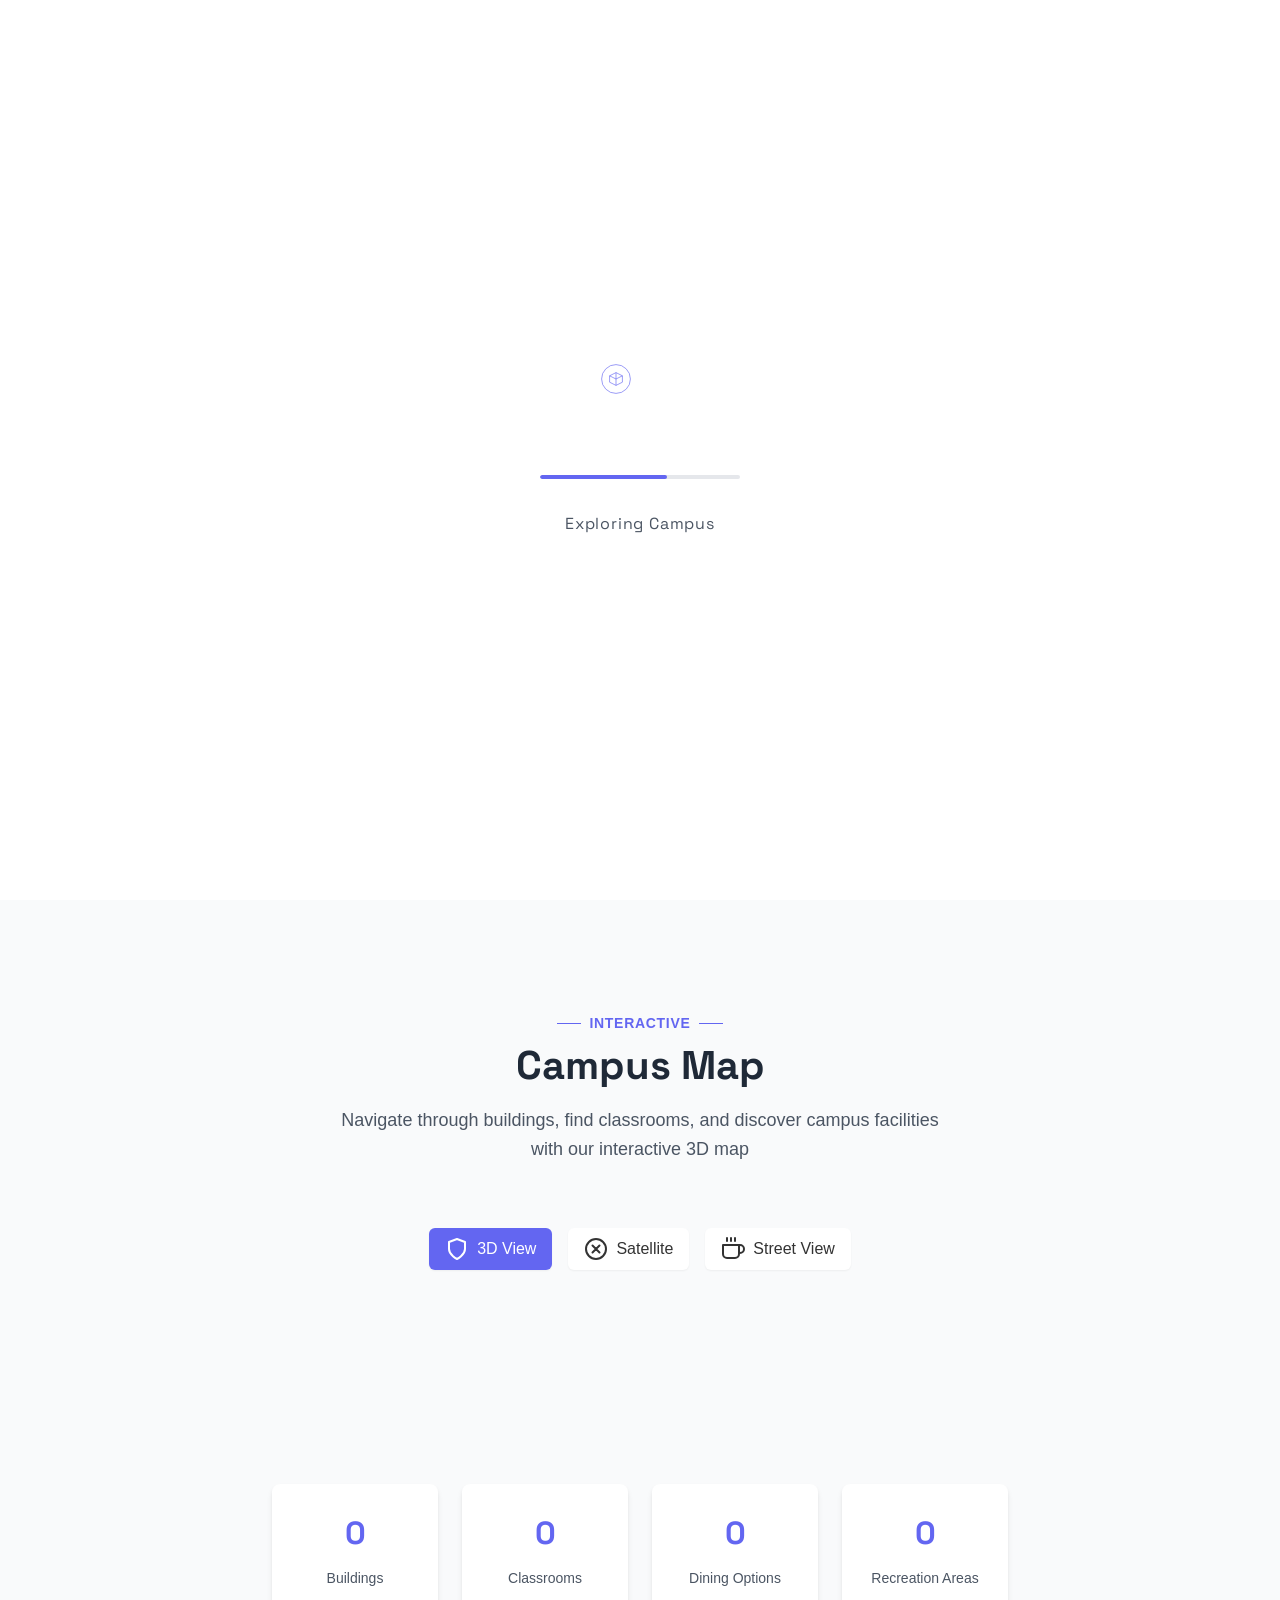
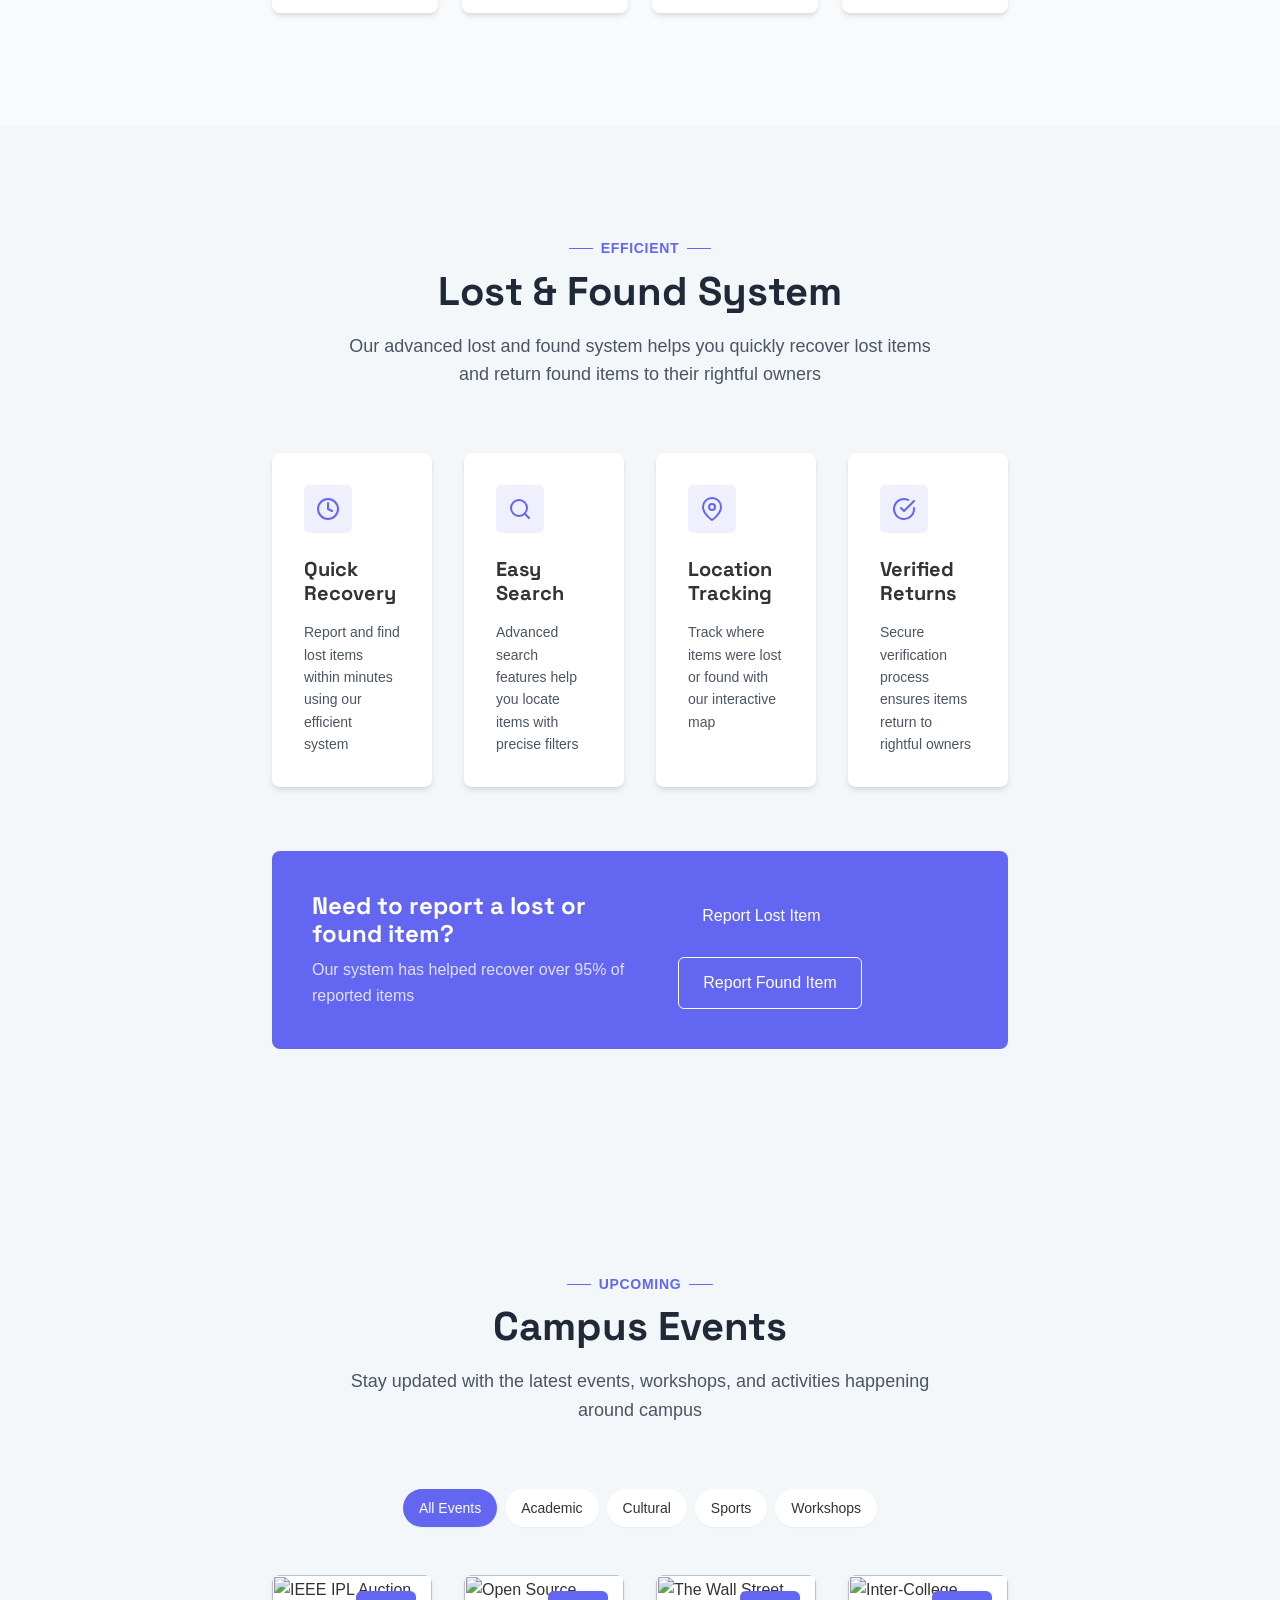
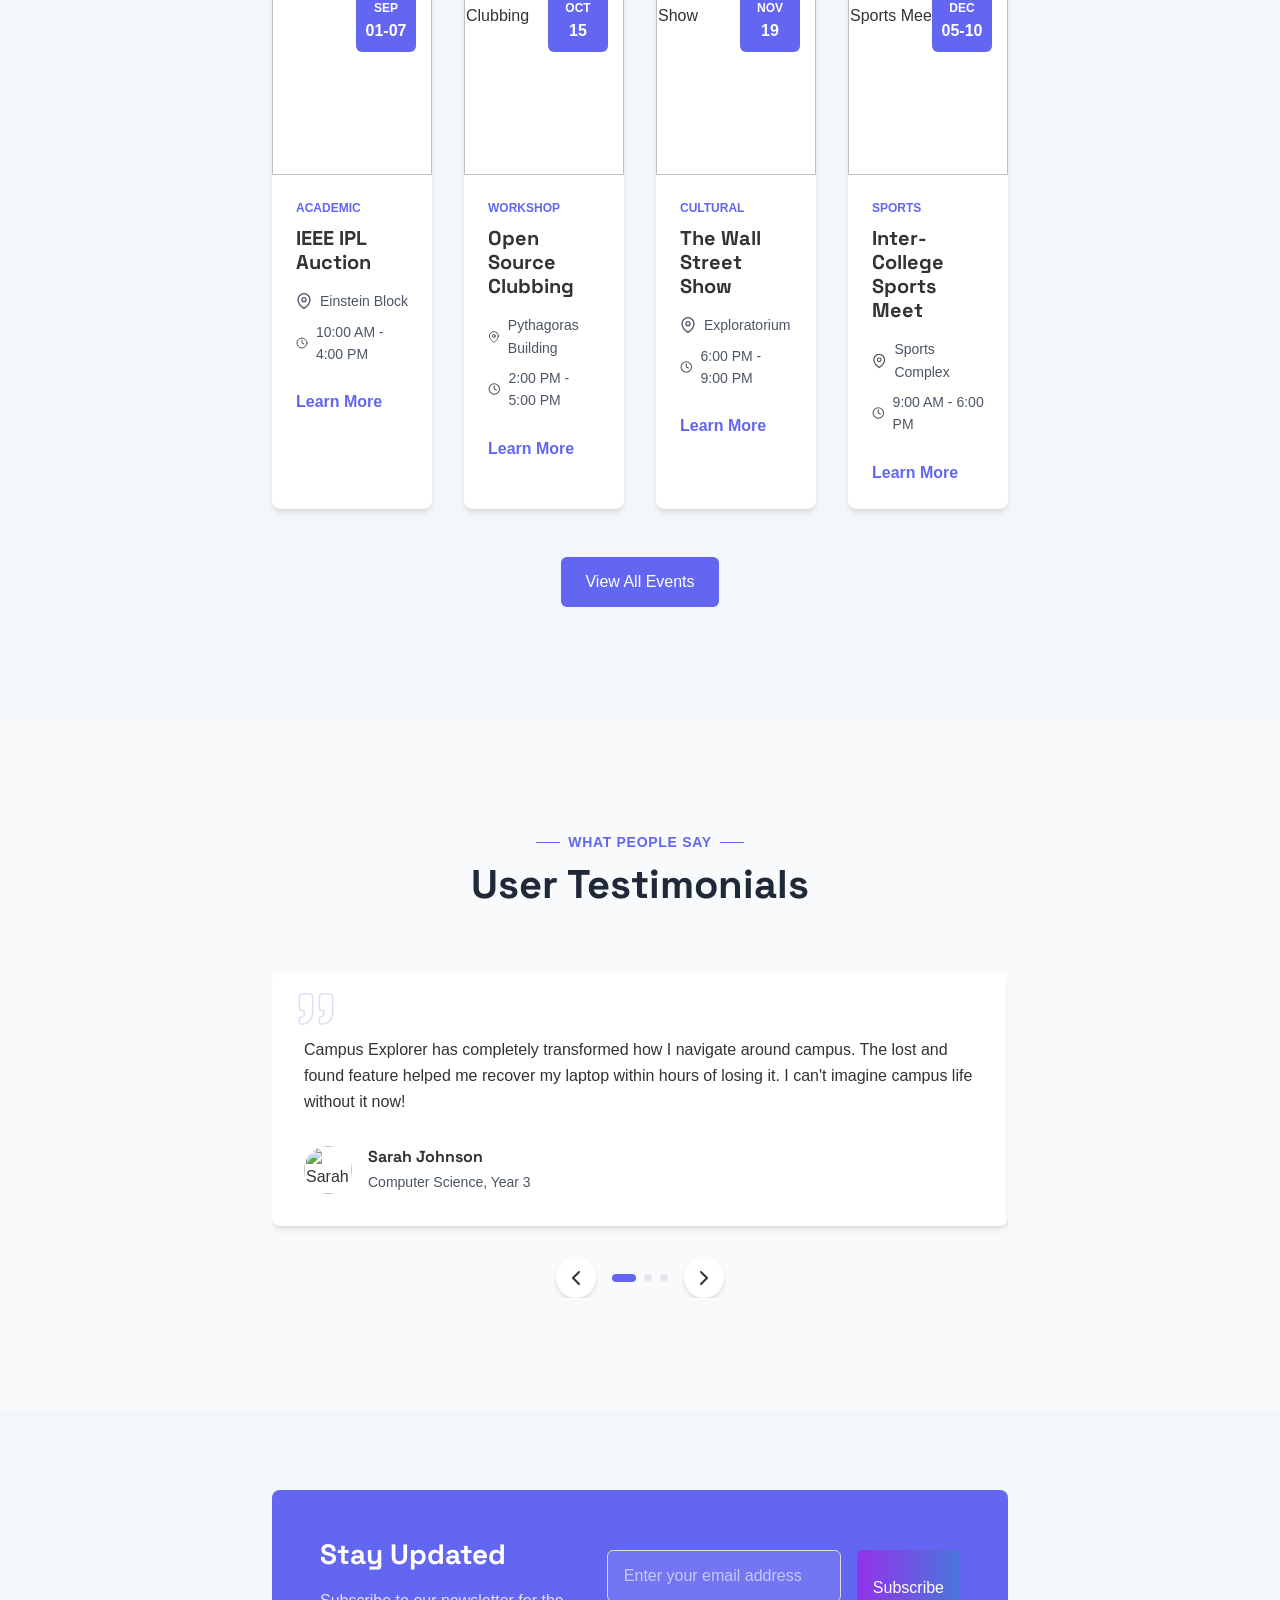
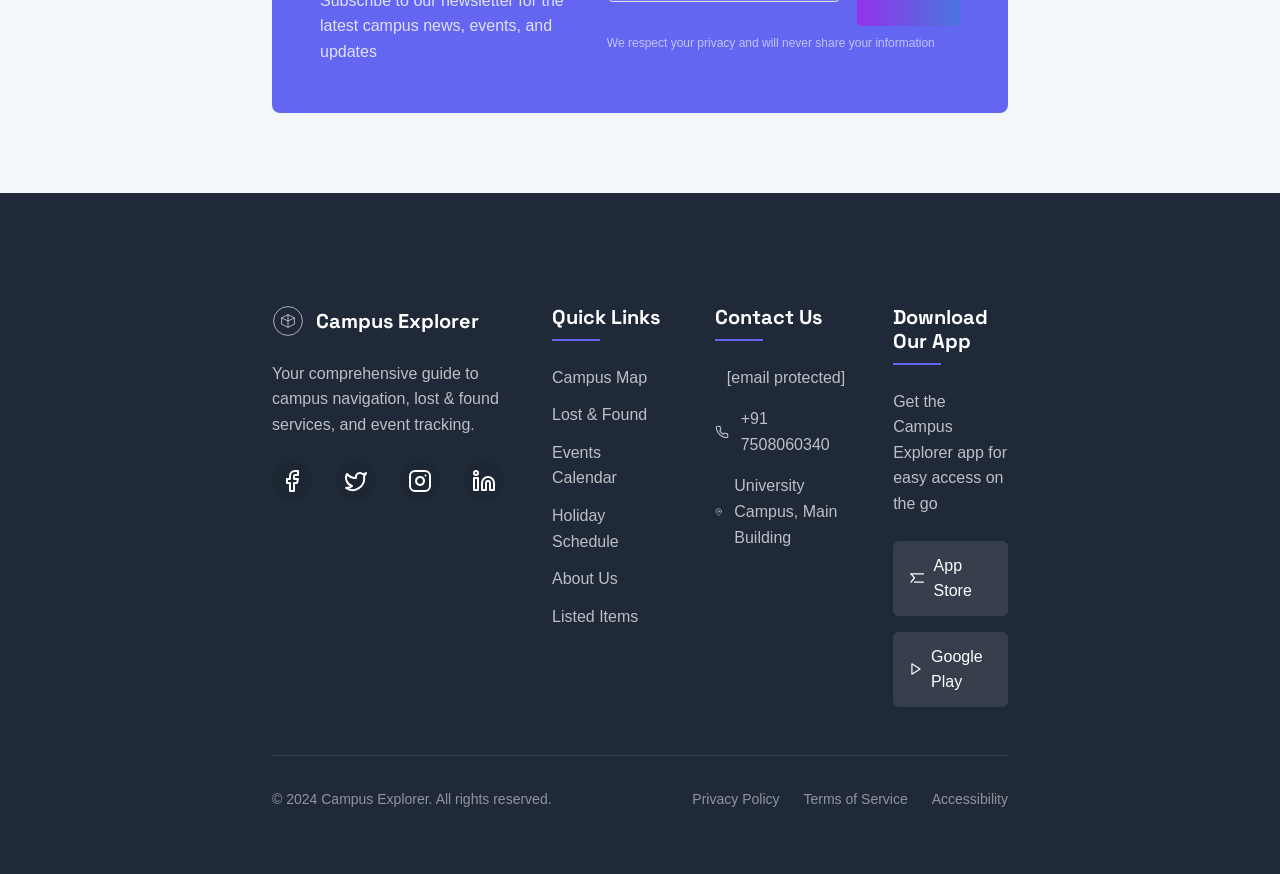
==== commit dee02d83: "Update index.html" ====
--- a/index.html
+++ b/index.html
@@ -151,33 +151,7 @@
                         </button>
                     </div>
                     
-                    <div class="map-wrapper">
-                        <div class="map-overlay">
-                            <div class="map-search">
-                                <input type="text" placeholder="Search for buildings, classrooms..." class="map-search-input">
-                                <button class="map-search-btn">
-                                    <svg xmlns="http://www.w3.org/2000/svg" width="24" height="24" viewBox="0 0 24 24" fill="none" stroke="currentColor" stroke-width="2" stroke-linecap="round" stroke-linejoin="round"><circle cx="11" cy="11" r="8"/><line x1="21" y1="21" x2="16.65" y2="16.65"/></svg>
-                                </button>
-                            </div>
-                            <div class="map-legend">
-                                <div class="legend-item">
-                                    <span class="legend-color" style="background-color: #4CAF50;"></span>
-                                    <span class="legend-text">Academic Buildings</span>
-                                </div>
-                                <div class="legend-item">
-                                    <span class="legend-color" style="background-color: #2196F3;"></span>
-                                    <span class="legend-text">Residence Halls</span>
-                                </div>
-                                <div class="legend-item">
-                                    <span class="legend-color" style="background-color: #FF9800;"></span>
-                                    <span class="legend-text">Dining Facilities</span>
-                                </div>
-                                <div class="legend-item">
-                                    <span class="legend-color" style="background-color: #9C27B0;"></span>
-                                    <span class="legend-text">Recreation</span>
-                                </div>
-                            </div>
-                        </div>
+                   
                         <div class="map-iframe">
                             <iframe src="https://www.google.com/maps/embed?pb=!1m18!1m12!1m3!1d3437.174971799996!2d76.65720287502891!3d30.5160910960714!2m3!1f0!2f0!3f0!3m2!1i1024!2i768!4f13.1!3m3!1m2!1s0x390fc32344a6e2d7%3A0x81b346dee91799ca!2sChitkara%20University!5e0!3m2!1sen!2sin!4v1731912827150!5m2!1sen!2sin" width="100%" height="100%" style="border:0;" allowfullscreen="" loading="lazy" referrerpolicy="no-referrer-when-downgrade"></iframe>
                         </div>
--- a/styles.css
+++ b/styles.css
@@ -1529,3 +1529,201 @@
   overflow-y: auto;
 }
 
+:root {
+            --primary-color: #4a90e2;
+            --secondary-color: #f39c12;
+            --background-color: #f4f7f9;
+            --text-color: #333;
+            --card-background: #ffffff;
+            --shadow-color: rgba(0, 0, 0, 0.1);
+        }
+
+        * {
+            margin: 0;
+            padding: 0;
+            box-sizing: border-box;
+        }
+
+        body {
+            font-family: 'Poppins', sans-serif;
+            background-color: var(--background-color);
+            color: var(--text-color);
+            line-height: 1.6;
+        }
+
+        .container {
+            max-width: 800px;
+            margin: 0 auto;
+            padding: 2rem;
+        }
+
+        header {
+            background: linear-gradient(to right,#42dbc9, #6081e6);
+            color: white;
+            text-align: center;
+            padding: 2rem 0;
+            margin-bottom: 2rem;
+            box-shadow: 0 4px 6px var(--shadow-color);
+        }
+
+        h1 {
+            font-size: 2.5rem;
+            margin-bottom: 0.5rem;
+        }
+
+        .subtitle {
+            font-size: 1.2rem;
+            opacity: 0.8;
+        }
+
+        .form-container {
+            background-color: var(--card-background);
+            border-radius: 10px;
+            padding: 2rem;
+            box-shadow: 0 4px 6px var(--shadow-color);
+        }
+
+        .button-container {
+            display: flex;
+            justify-content: center;
+            margin-bottom: 2rem;
+        }
+
+        .toggle-button {
+            padding: 0.75rem 1.5rem;
+            margin: 1rem;
+            font-size: 1rem;
+            border: none;
+            border-radius: 5px;
+            cursor: pointer;
+            transition: background-color 0.3s ease, transform 0.1s, opacity 0.3s;
+            font-weight: 500;
+            width: 180px;
+            height: 50px;
+        }
+
+        .toggle-button:hover {
+            transform: translateY(-2px);
+        }
+
+        .toggle-button:active {
+            transform: translateY(0);
+        }
+
+        .toggle-button.lost {
+            background-color: #ff6b6b;
+            color: white;
+        }
+
+        .toggle-button.found {
+            background-color: #51cf66;
+            color: white;
+        }
+
+        .toggle-button.inactive {
+            opacity: 0.6;
+        }
+
+        form {
+            display: flex;
+            flex-direction: column;
+        }
+
+        label {
+            margin-bottom: 0.5rem;
+            font-weight: 500;
+        }
+
+        input, textarea {
+            padding: 0.75rem;
+            margin-bottom: 1.5rem;
+            border: 1px solid #ddd;
+            border-radius: 5px;
+            font-size: 1rem;
+            transition: border-color 0.3s ease;
+        }
+
+        input:focus, textarea:focus {
+            outline: none;
+            border-color: var(--primary-color);
+        }
+
+        textarea {
+            resize: vertical;
+            min-height: 100px;
+        }
+
+        button[type="submit"] {
+            background: linear-gradient(to right, #9333ea,#4a76dc);
+            color: white;
+            padding: 1rem;
+            border: none;
+            border-radius: 5px;
+            font-size: 1rem;
+            cursor: pointer;
+            transition: background-color 0.3s ease;
+            font-weight: 500;
+        }
+
+        button[type="submit"]:hover {
+            background-color: #3a7bd5;
+        }
+
+        .success-message, .error-message {
+            padding: 1rem;
+            border-radius: 5px;
+            margin-top: 1rem;
+            text-align: center;
+            font-weight: 500;
+        }
+
+        .success-message {
+            background-color: #d4edda;
+            color: #155724;
+        }
+
+        .error-message {
+            background-color: #f8d7da;
+            color: #721c24;
+        }
+
+        .view-items-link {
+            display: block;
+            text-align: center;
+            margin-top: 2rem;
+            color: var(--primary-color);
+            text-decoration: none;
+            font-weight: 600;
+            transition: color 0.3s ease;
+        }
+
+        .view-items-link:hover {
+            color: #3a7bd5;
+        }
+
+        #verifyOTPButton {
+            background: linear-gradient(to right, #9333ea, #db2777);
+            color: white;
+            padding: 0.4rem;
+            border: none;
+            border-radius: 5px;
+            font-size: 1rem;
+            cursor: pointer;
+            transition: background-color 0.3s ease;
+            font-weight: 500;
+        }
+
+        @media (max-width: 768px) {
+            .container {
+                padding: 1rem;
+            }
+
+            h1 {
+                font-size: 2rem;
+            }
+
+            .form-container {
+                padding: 1.5rem;
+            }
+        }
+
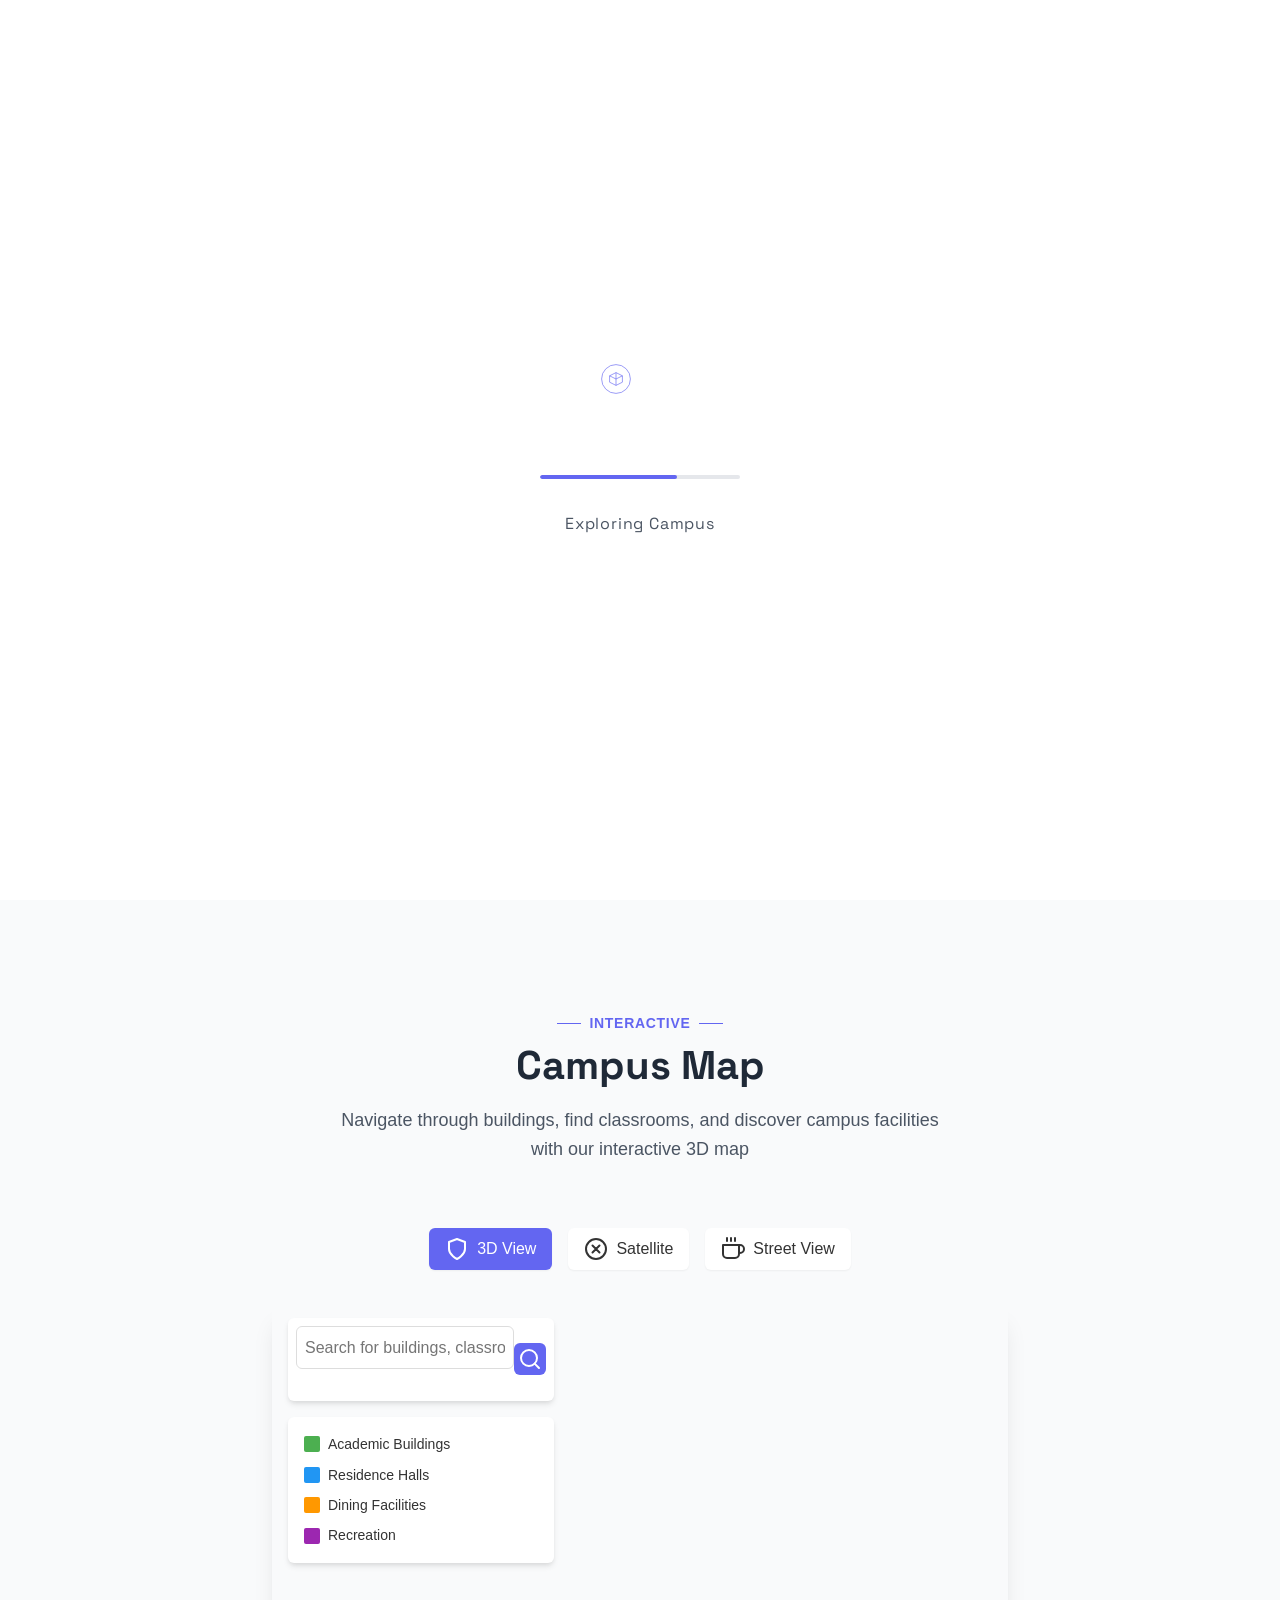
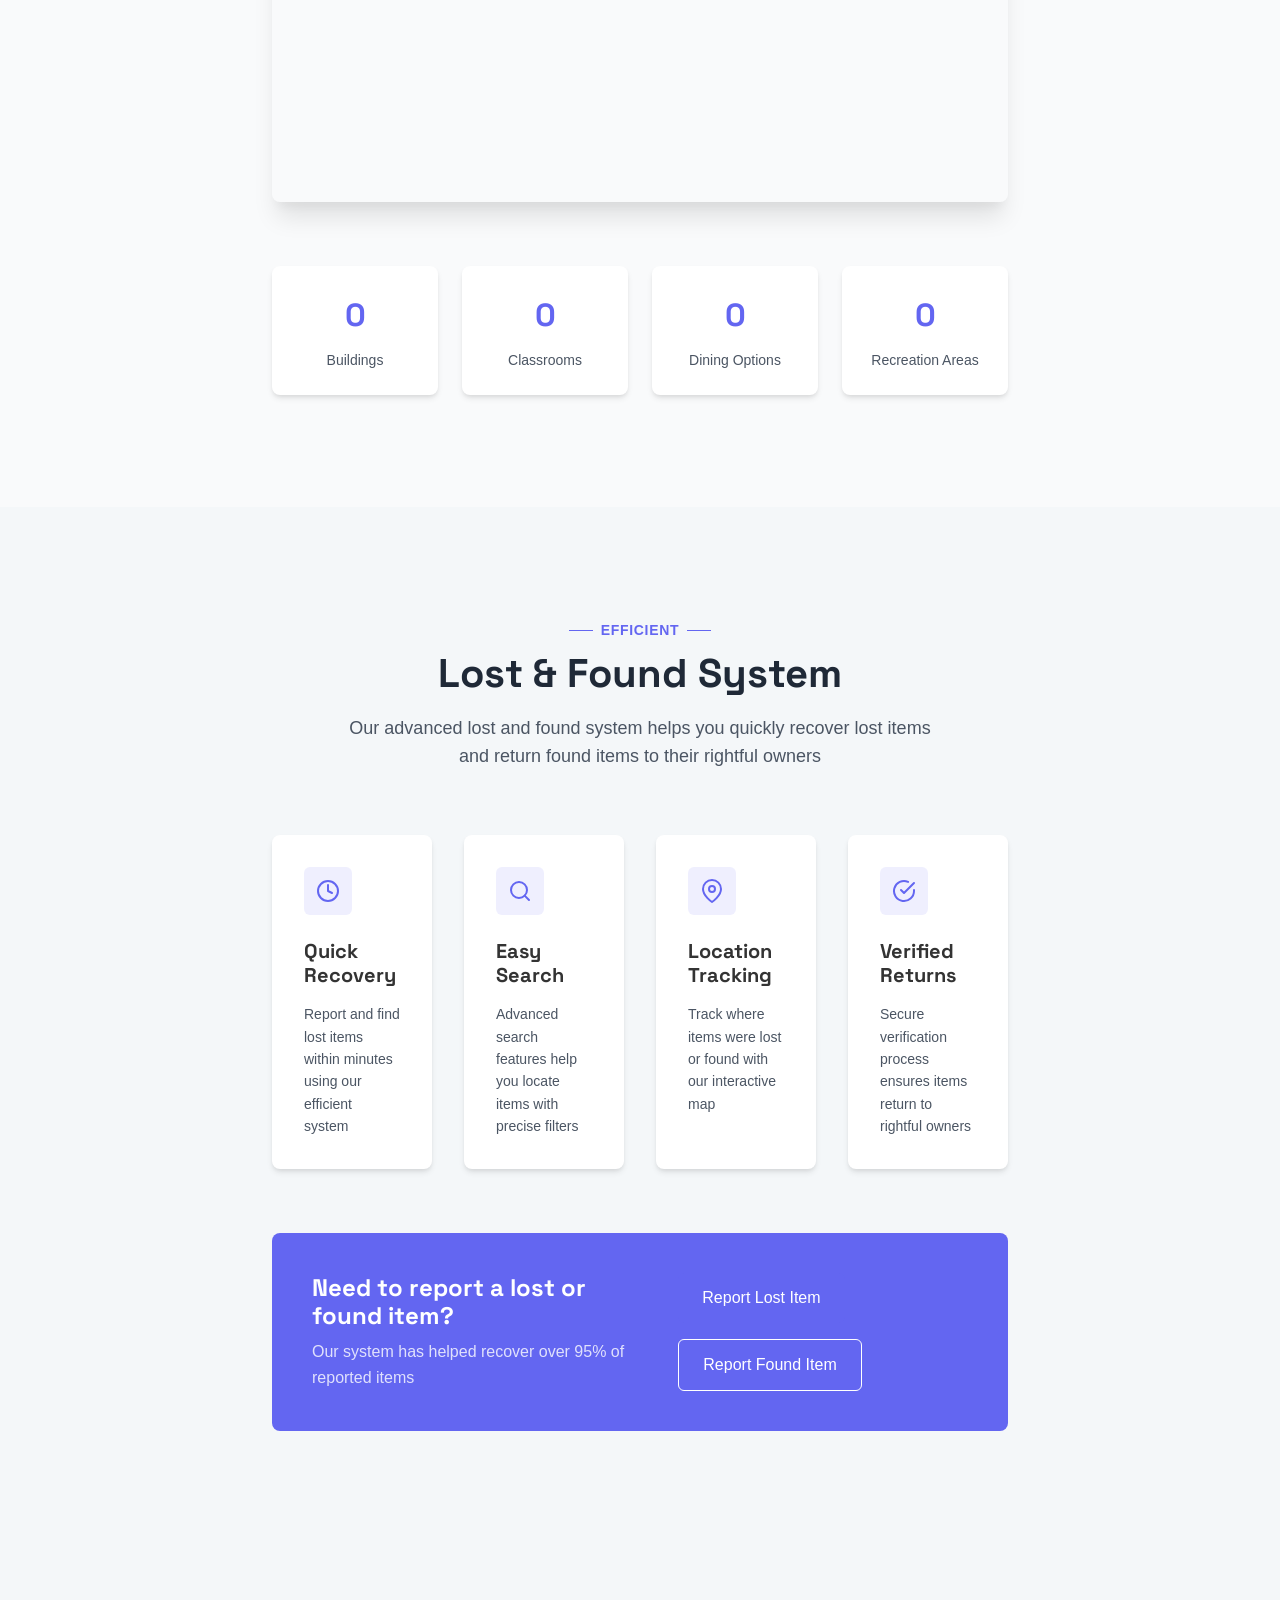
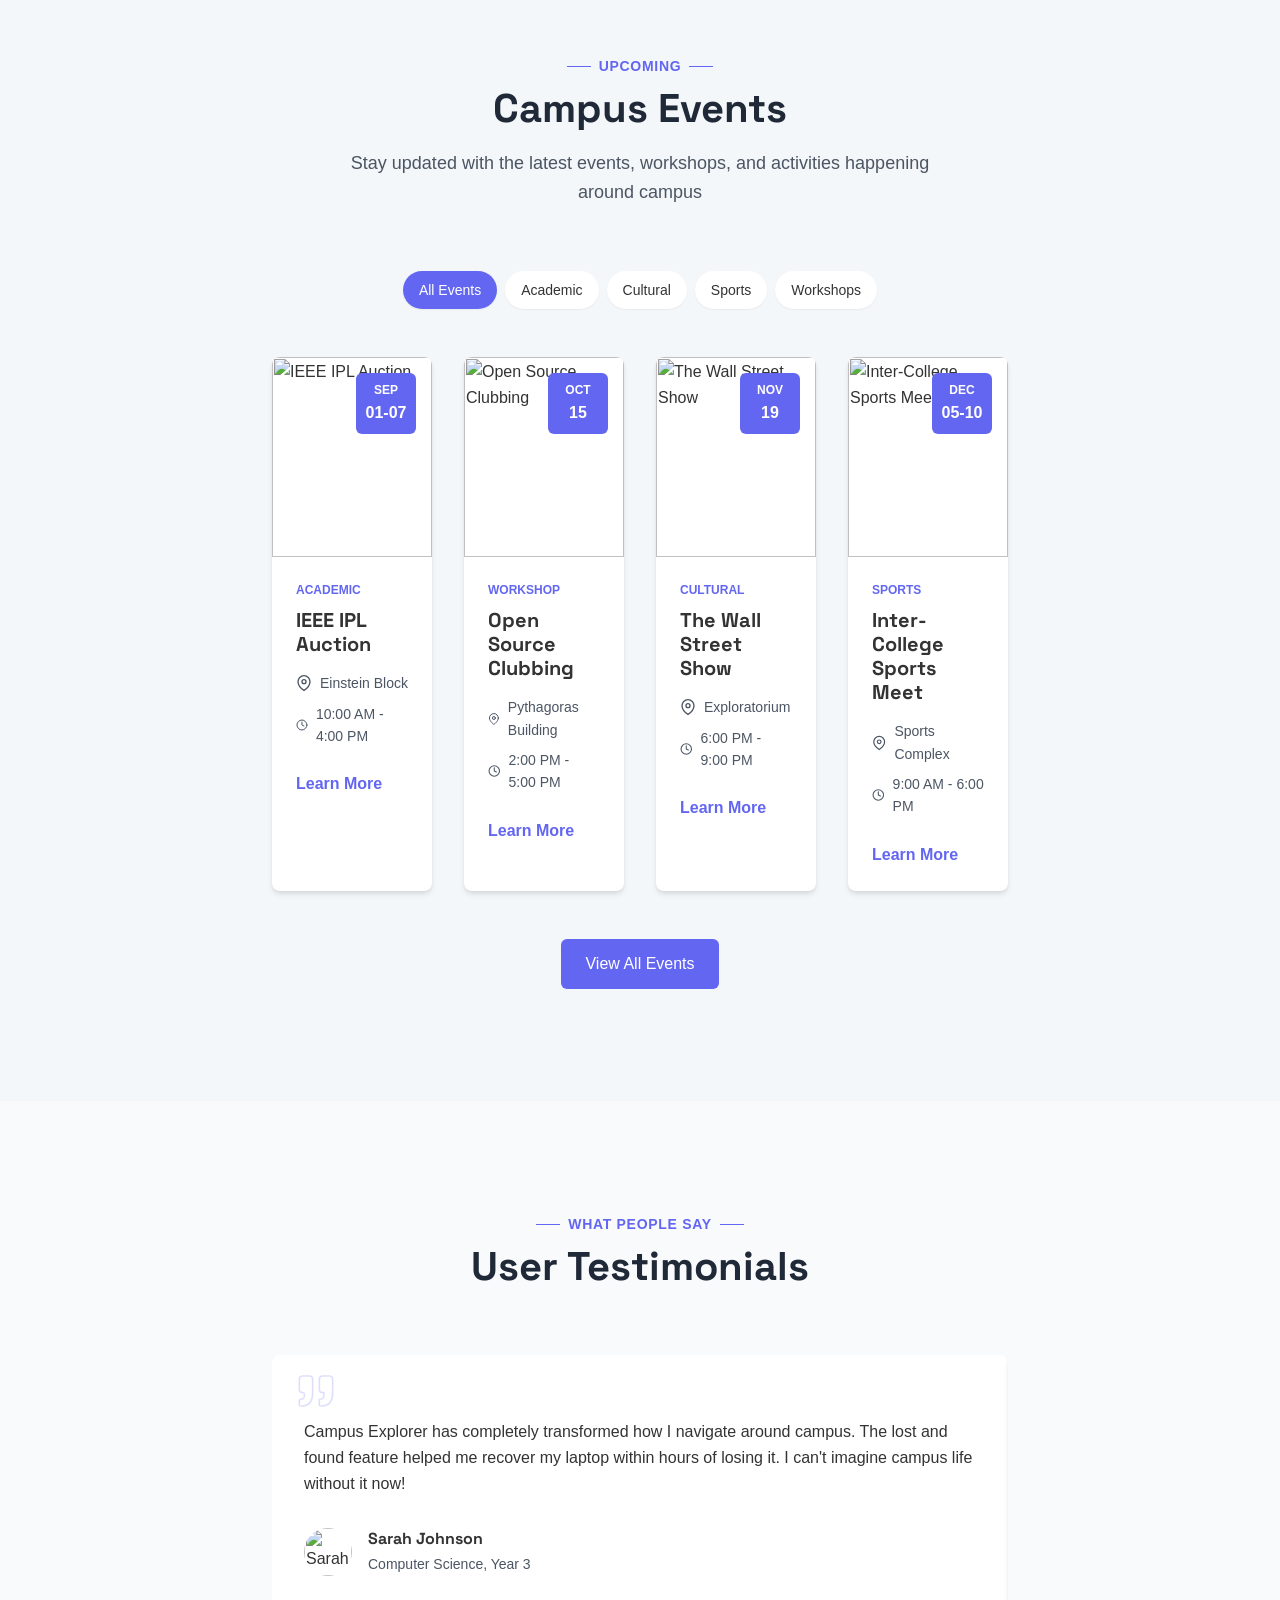
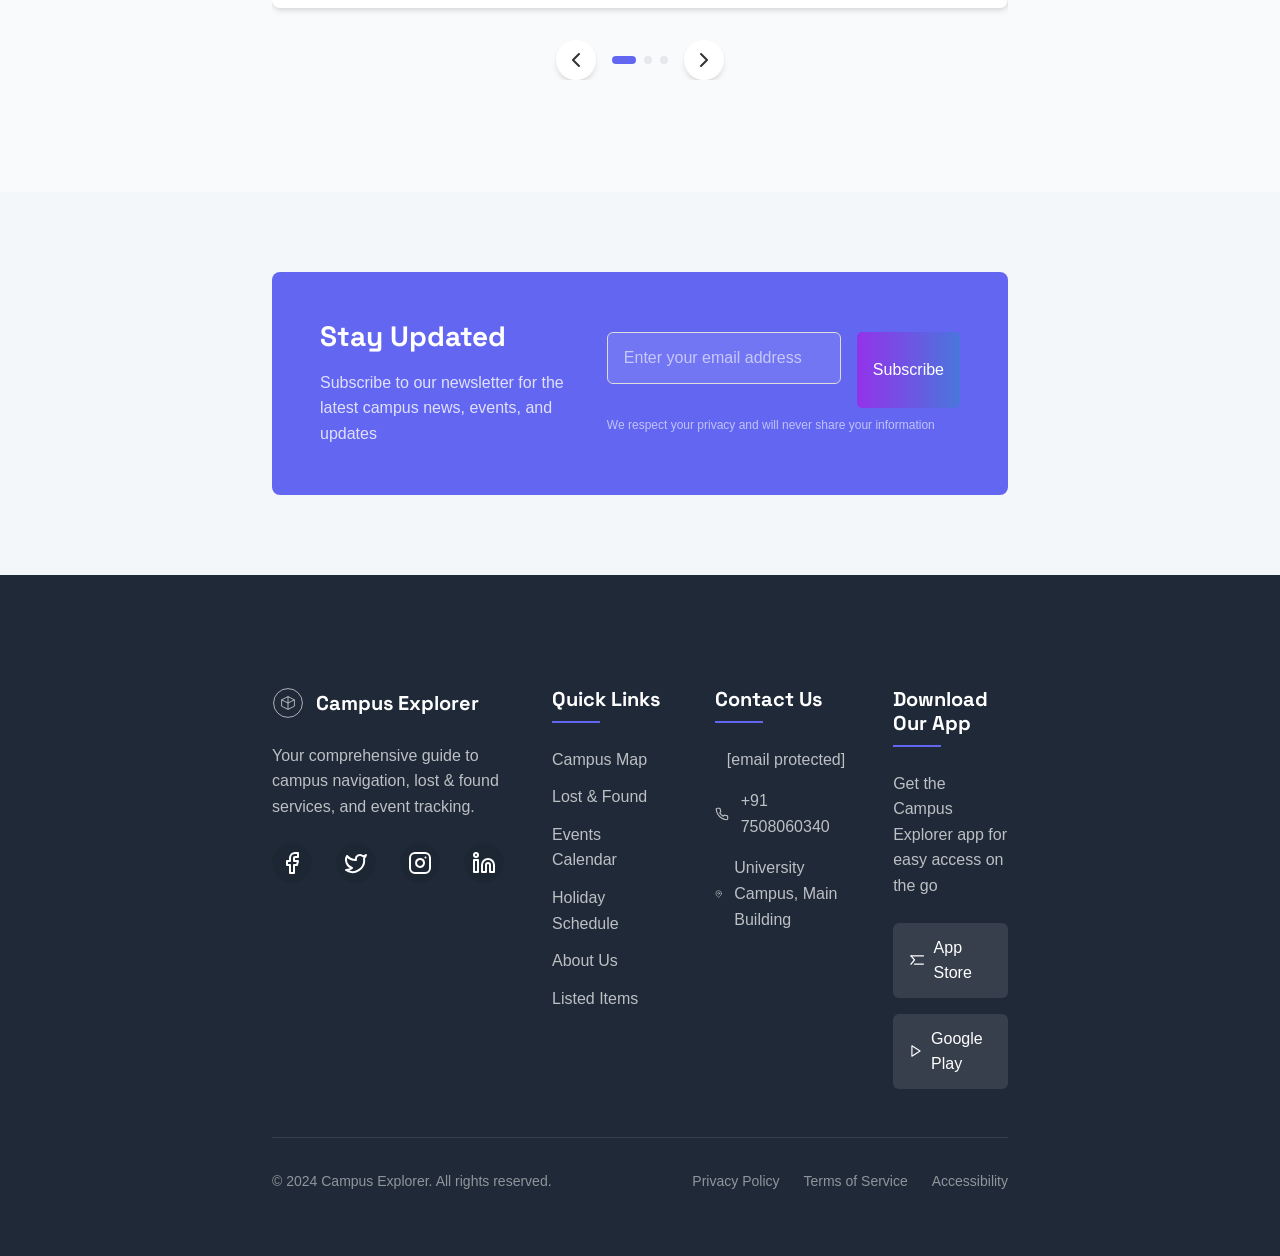
==== commit 59719144: "Update index.html" ====
--- a/index.html
+++ b/index.html
@@ -150,7 +150,33 @@
                             Street View
                         </button>
                     </div>
-                    
+                    <div class="map-wrapper">
+                        <div class="map-overlay">
+                            <div class="map-search">
+                                <input type="text" placeholder="Search for buildings, classrooms..." class="map-search-input">
+                                <button class="map-search-btn">
+                                    <svg xmlns="http://www.w3.org/2000/svg" width="24" height="24" viewBox="0 0 24 24" fill="none" stroke="currentColor" stroke-width="2" stroke-linecap="round" stroke-linejoin="round"><circle cx="11" cy="11" r="8"/><line x1="21" y1="21" x2="16.65" y2="16.65"/></svg>
+                                </button>
+                            </div>
+                            <div class="map-legend">
+                                <div class="legend-item">
+                                    <span class="legend-color" style="background-color: #4CAF50;"></span>
+                                    <span class="legend-text">Academic Buildings</span>
+                                </div>
+                                <div class="legend-item">
+                                    <span class="legend-color" style="background-color: #2196F3;"></span>
+                                    <span class="legend-text">Residence Halls</span>
+                                </div>
+                                <div class="legend-item">
+                                    <span class="legend-color" style="background-color: #FF9800;"></span>
+                                    <span class="legend-text">Dining Facilities</span>
+                                </div>
+                                <div class="legend-item">
+                                    <span class="legend-color" style="background-color: #9C27B0;"></span>
+                                    <span class="legend-text">Recreation</span>
+                                </div>
+                            </div>
+                        </div>
                    
                         <div class="map-iframe">
                             <iframe src="https://www.google.com/maps/embed?pb=!1m18!1m12!1m3!1d3437.174971799996!2d76.65720287502891!3d30.5160910960714!2m3!1f0!2f0!3f0!3m2!1i1024!2i768!4f13.1!3m3!1m2!1s0x390fc32344a6e2d7%3A0x81b346dee91799ca!2sChitkara%20University!5e0!3m2!1sen!2sin!4v1731912827150!5m2!1sen!2sin" width="100%" height="100%" style="border:0;" allowfullscreen="" loading="lazy" referrerpolicy="no-referrer-when-downgrade"></iframe>
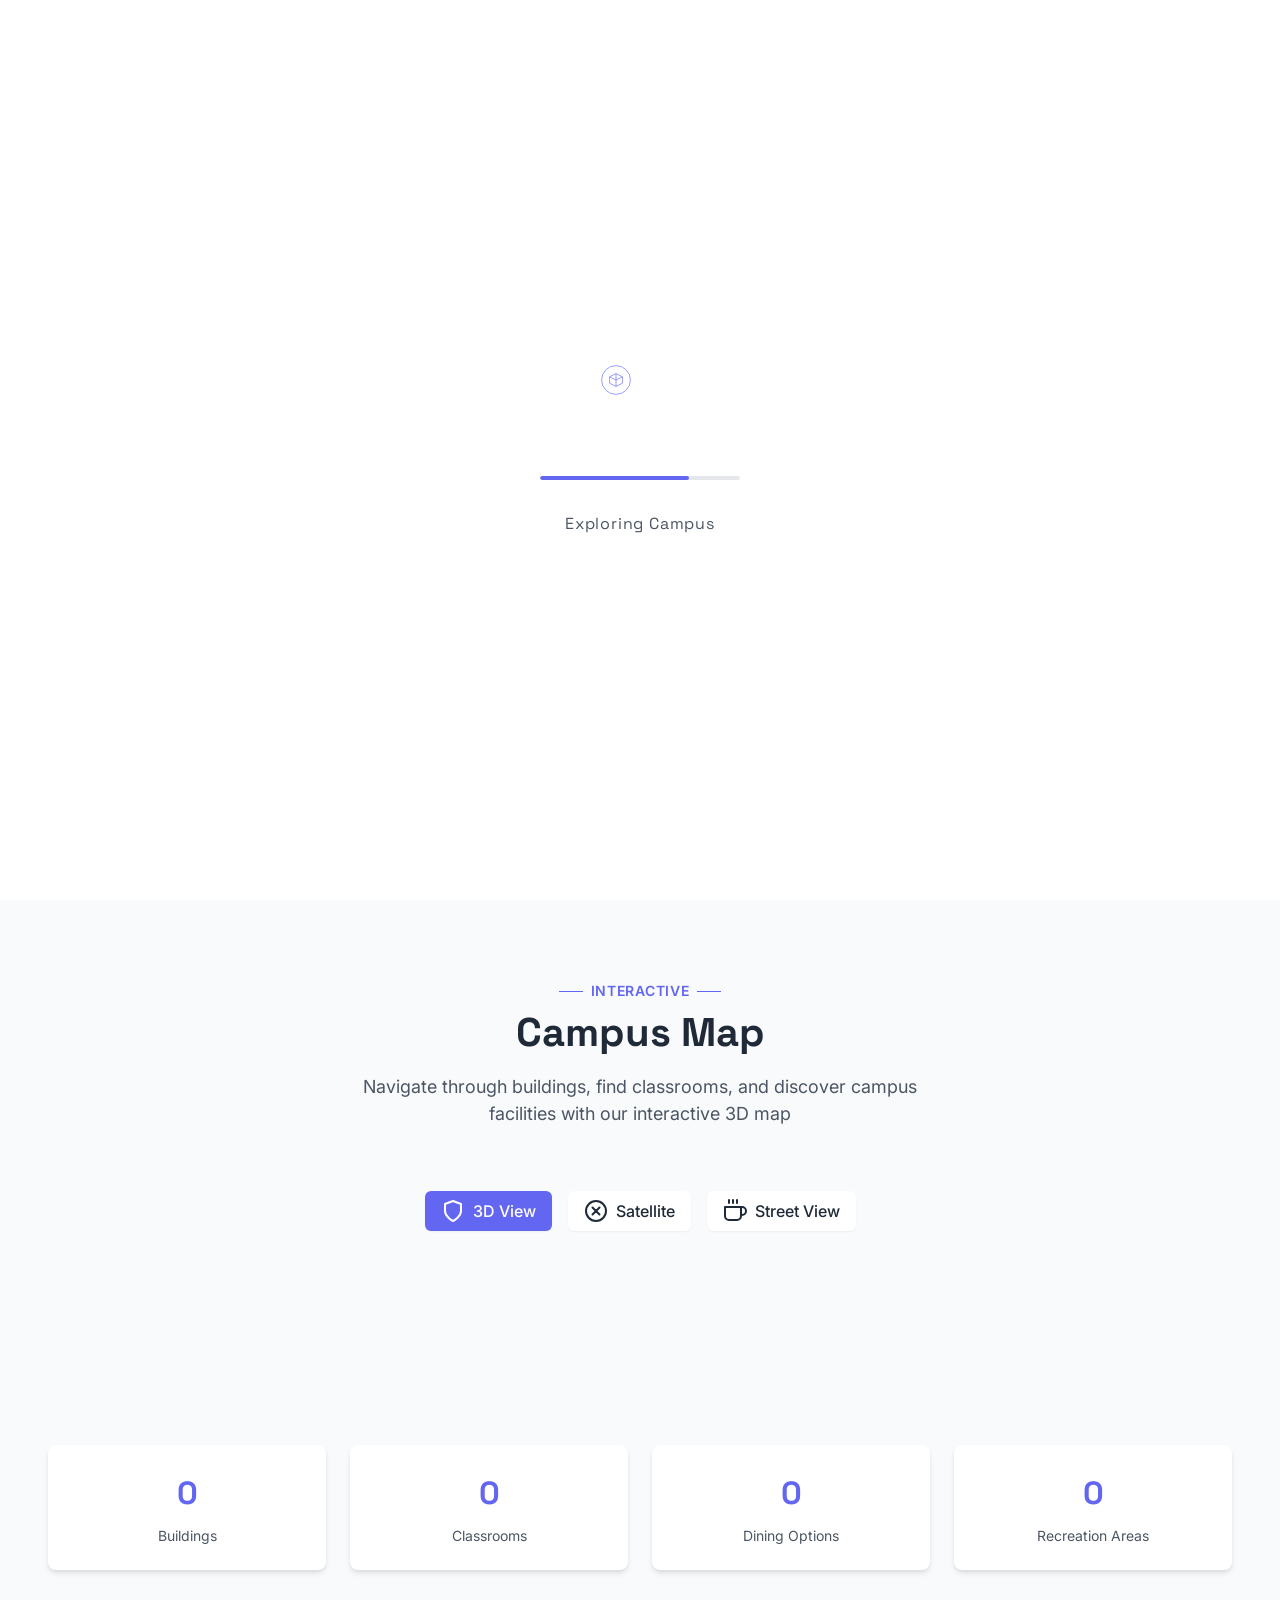
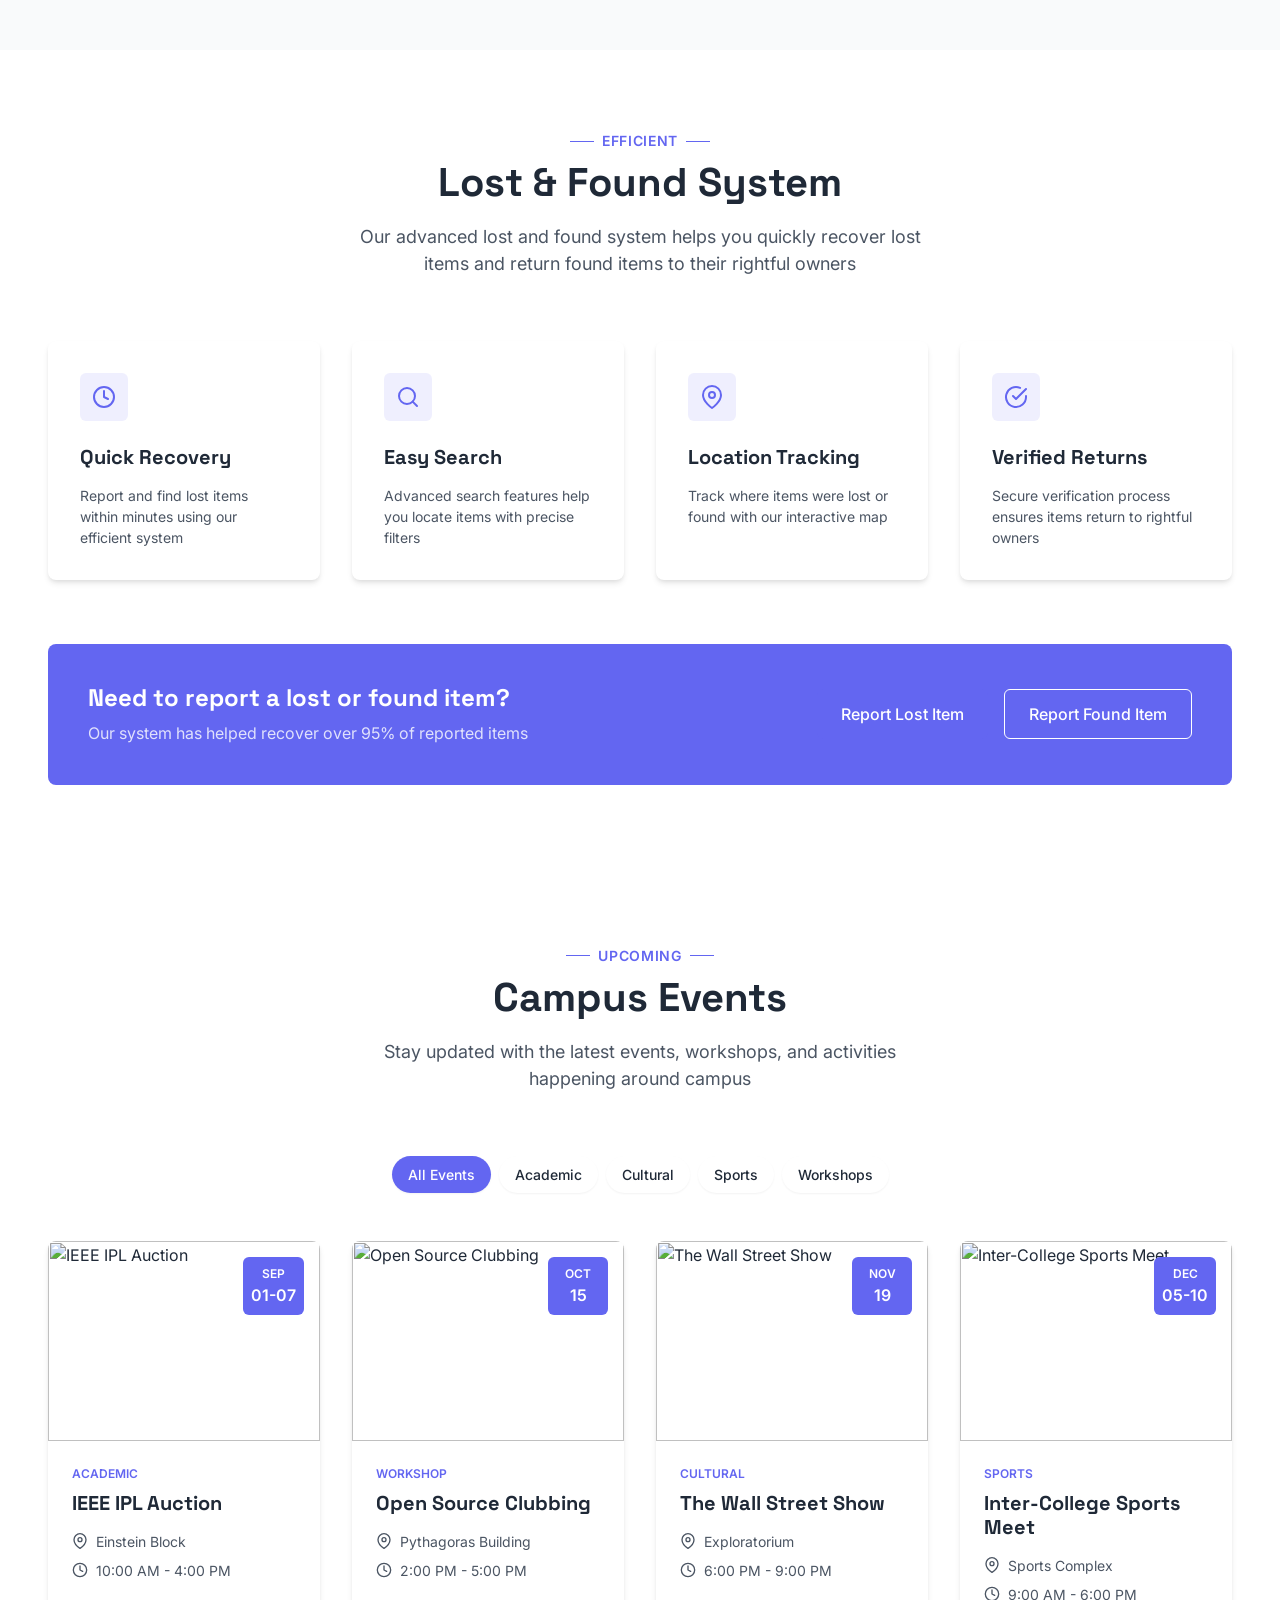
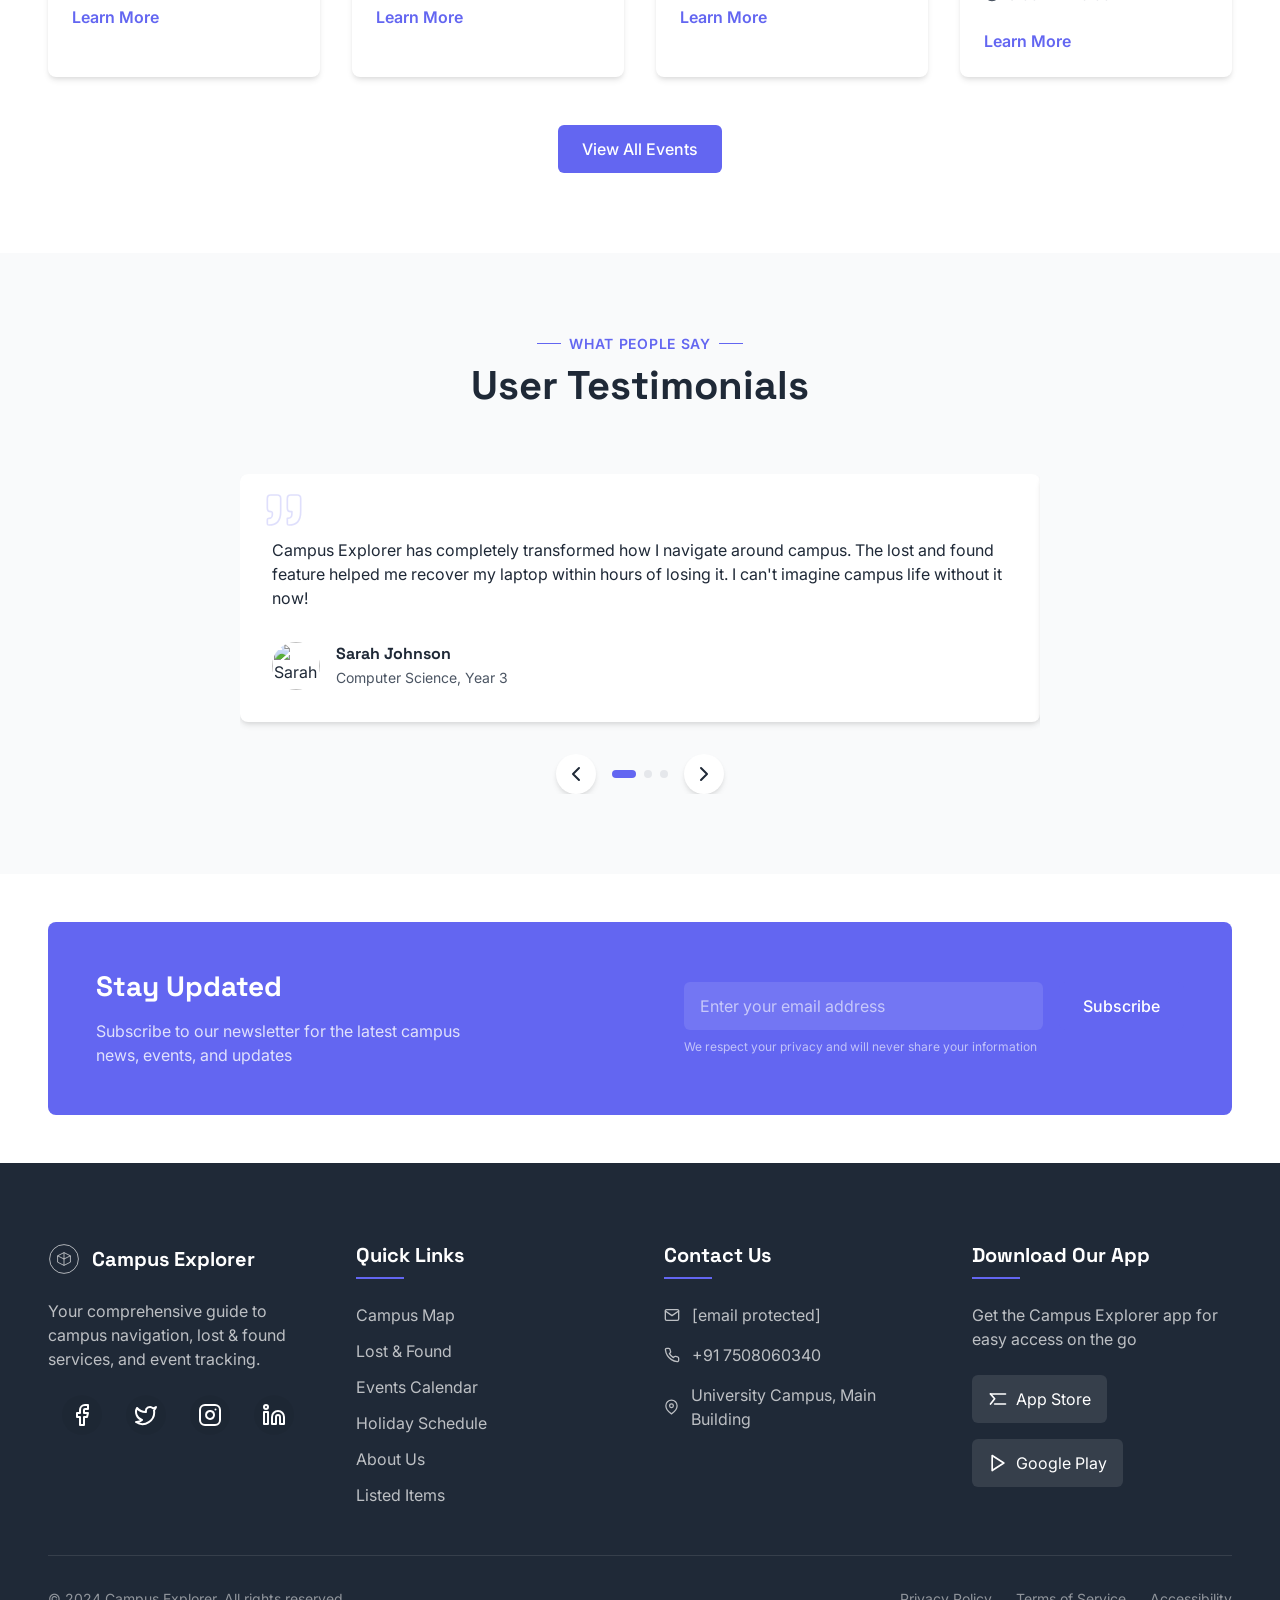
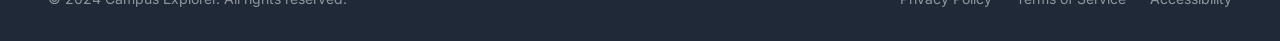
==== commit 49a38f6c: "Update index.html" ====
--- a/index.html
+++ b/index.html
@@ -150,33 +150,7 @@
                             Street View
                         </button>
                     </div>
-                    <div class="map-wrapper">
-                        <div class="map-overlay">
-                            <div class="map-search">
-                                <input type="text" placeholder="Search for buildings, classrooms..." class="map-search-input">
-                                <button class="map-search-btn">
-                                    <svg xmlns="http://www.w3.org/2000/svg" width="24" height="24" viewBox="0 0 24 24" fill="none" stroke="currentColor" stroke-width="2" stroke-linecap="round" stroke-linejoin="round"><circle cx="11" cy="11" r="8"/><line x1="21" y1="21" x2="16.65" y2="16.65"/></svg>
-                                </button>
-                            </div>
-                            <div class="map-legend">
-                                <div class="legend-item">
-                                    <span class="legend-color" style="background-color: #4CAF50;"></span>
-                                    <span class="legend-text">Academic Buildings</span>
-                                </div>
-                                <div class="legend-item">
-                                    <span class="legend-color" style="background-color: #2196F3;"></span>
-                                    <span class="legend-text">Residence Halls</span>
-                                </div>
-                                <div class="legend-item">
-                                    <span class="legend-color" style="background-color: #FF9800;"></span>
-                                    <span class="legend-text">Dining Facilities</span>
-                                </div>
-                                <div class="legend-item">
-                                    <span class="legend-color" style="background-color: #9C27B0;"></span>
-                                    <span class="legend-text">Recreation</span>
-                                </div>
-                            </div>
-                        </div>
+
                    
                         <div class="map-iframe">
                             <iframe src="https://www.google.com/maps/embed?pb=!1m18!1m12!1m3!1d3437.174971799996!2d76.65720287502891!3d30.5160910960714!2m3!1f0!2f0!3f0!3m2!1i1024!2i768!4f13.1!3m3!1m2!1s0x390fc32344a6e2d7%3A0x81b346dee91799ca!2sChitkara%20University!5e0!3m2!1sen!2sin!4v1731912827150!5m2!1sen!2sin" width="100%" height="100%" style="border:0;" allowfullscreen="" loading="lazy" referrerpolicy="no-referrer-when-downgrade"></iframe>
--- a/styles.css
+++ b/styles.css
@@ -1529,201 +1529,3 @@
   overflow-y: auto;
 }
 
-:root {
-            --primary-color: #4a90e2;
-            --secondary-color: #f39c12;
-            --background-color: #f4f7f9;
-            --text-color: #333;
-            --card-background: #ffffff;
-            --shadow-color: rgba(0, 0, 0, 0.1);
-        }
-
-        * {
-            margin: 0;
-            padding: 0;
-            box-sizing: border-box;
-        }
-
-        body {
-            font-family: 'Poppins', sans-serif;
-            background-color: var(--background-color);
-            color: var(--text-color);
-            line-height: 1.6;
-        }
-
-        .container {
-            max-width: 800px;
-            margin: 0 auto;
-            padding: 2rem;
-        }
-
-        header {
-            background: linear-gradient(to right,#42dbc9, #6081e6);
-            color: white;
-            text-align: center;
-            padding: 2rem 0;
-            margin-bottom: 2rem;
-            box-shadow: 0 4px 6px var(--shadow-color);
-        }
-
-        h1 {
-            font-size: 2.5rem;
-            margin-bottom: 0.5rem;
-        }
-
-        .subtitle {
-            font-size: 1.2rem;
-            opacity: 0.8;
-        }
-
-        .form-container {
-            background-color: var(--card-background);
-            border-radius: 10px;
-            padding: 2rem;
-            box-shadow: 0 4px 6px var(--shadow-color);
-        }
-
-        .button-container {
-            display: flex;
-            justify-content: center;
-            margin-bottom: 2rem;
-        }
-
-        .toggle-button {
-            padding: 0.75rem 1.5rem;
-            margin: 1rem;
-            font-size: 1rem;
-            border: none;
-            border-radius: 5px;
-            cursor: pointer;
-            transition: background-color 0.3s ease, transform 0.1s, opacity 0.3s;
-            font-weight: 500;
-            width: 180px;
-            height: 50px;
-        }
-
-        .toggle-button:hover {
-            transform: translateY(-2px);
-        }
-
-        .toggle-button:active {
-            transform: translateY(0);
-        }
-
-        .toggle-button.lost {
-            background-color: #ff6b6b;
-            color: white;
-        }
-
-        .toggle-button.found {
-            background-color: #51cf66;
-            color: white;
-        }
-
-        .toggle-button.inactive {
-            opacity: 0.6;
-        }
-
-        form {
-            display: flex;
-            flex-direction: column;
-        }
-
-        label {
-            margin-bottom: 0.5rem;
-            font-weight: 500;
-        }
-
-        input, textarea {
-            padding: 0.75rem;
-            margin-bottom: 1.5rem;
-            border: 1px solid #ddd;
-            border-radius: 5px;
-            font-size: 1rem;
-            transition: border-color 0.3s ease;
-        }
-
-        input:focus, textarea:focus {
-            outline: none;
-            border-color: var(--primary-color);
-        }
-
-        textarea {
-            resize: vertical;
-            min-height: 100px;
-        }
-
-        button[type="submit"] {
-            background: linear-gradient(to right, #9333ea,#4a76dc);
-            color: white;
-            padding: 1rem;
-            border: none;
-            border-radius: 5px;
-            font-size: 1rem;
-            cursor: pointer;
-            transition: background-color 0.3s ease;
-            font-weight: 500;
-        }
-
-        button[type="submit"]:hover {
-            background-color: #3a7bd5;
-        }
-
-        .success-message, .error-message {
-            padding: 1rem;
-            border-radius: 5px;
-            margin-top: 1rem;
-            text-align: center;
-            font-weight: 500;
-        }
-
-        .success-message {
-            background-color: #d4edda;
-            color: #155724;
-        }
-
-        .error-message {
-            background-color: #f8d7da;
-            color: #721c24;
-        }
-
-        .view-items-link {
-            display: block;
-            text-align: center;
-            margin-top: 2rem;
-            color: var(--primary-color);
-            text-decoration: none;
-            font-weight: 600;
-            transition: color 0.3s ease;
-        }
-
-        .view-items-link:hover {
-            color: #3a7bd5;
-        }
-
-        #verifyOTPButton {
-            background: linear-gradient(to right, #9333ea, #db2777);
-            color: white;
-            padding: 0.4rem;
-            border: none;
-            border-radius: 5px;
-            font-size: 1rem;
-            cursor: pointer;
-            transition: background-color 0.3s ease;
-            font-weight: 500;
-        }
-
-        @media (max-width: 768px) {
-            .container {
-                padding: 1rem;
-            }
-
-            h1 {
-                font-size: 2rem;
-            }
-
-            .form-container {
-                padding: 1.5rem;
-            }
-        }
-
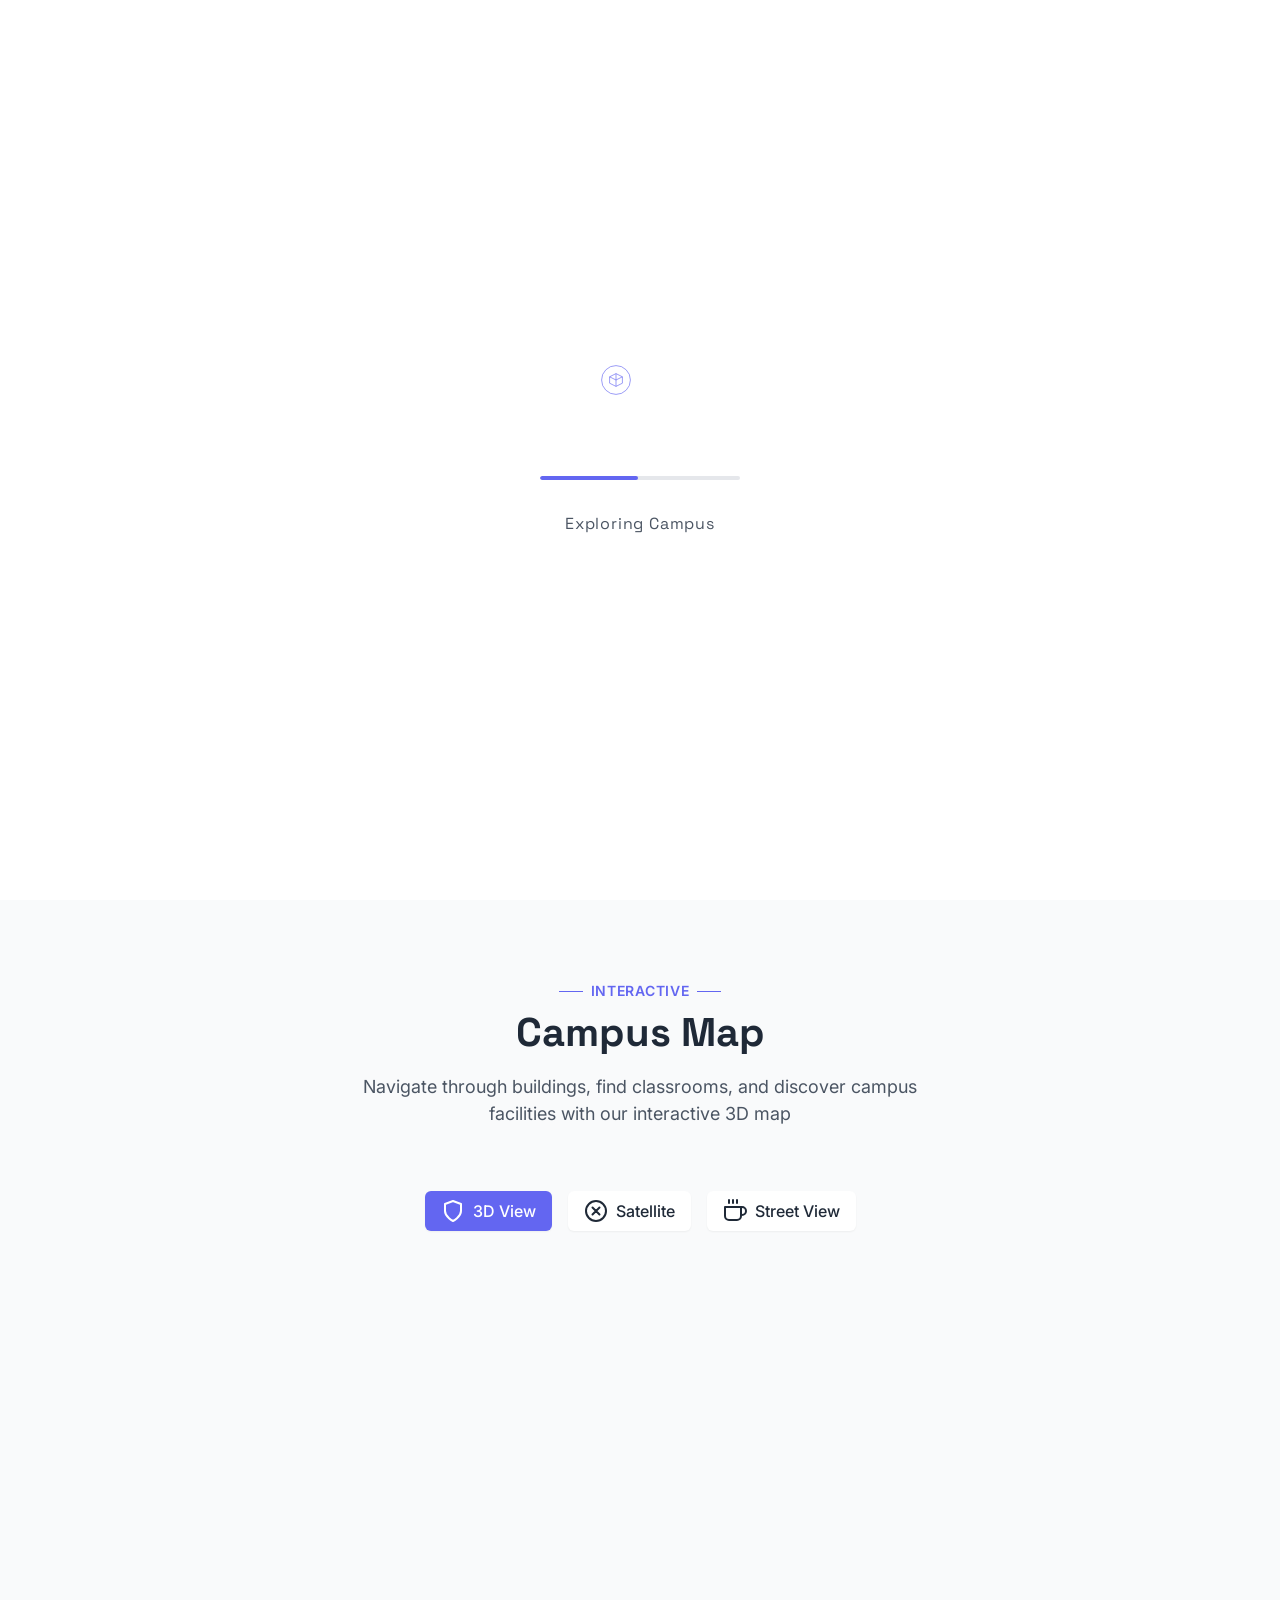
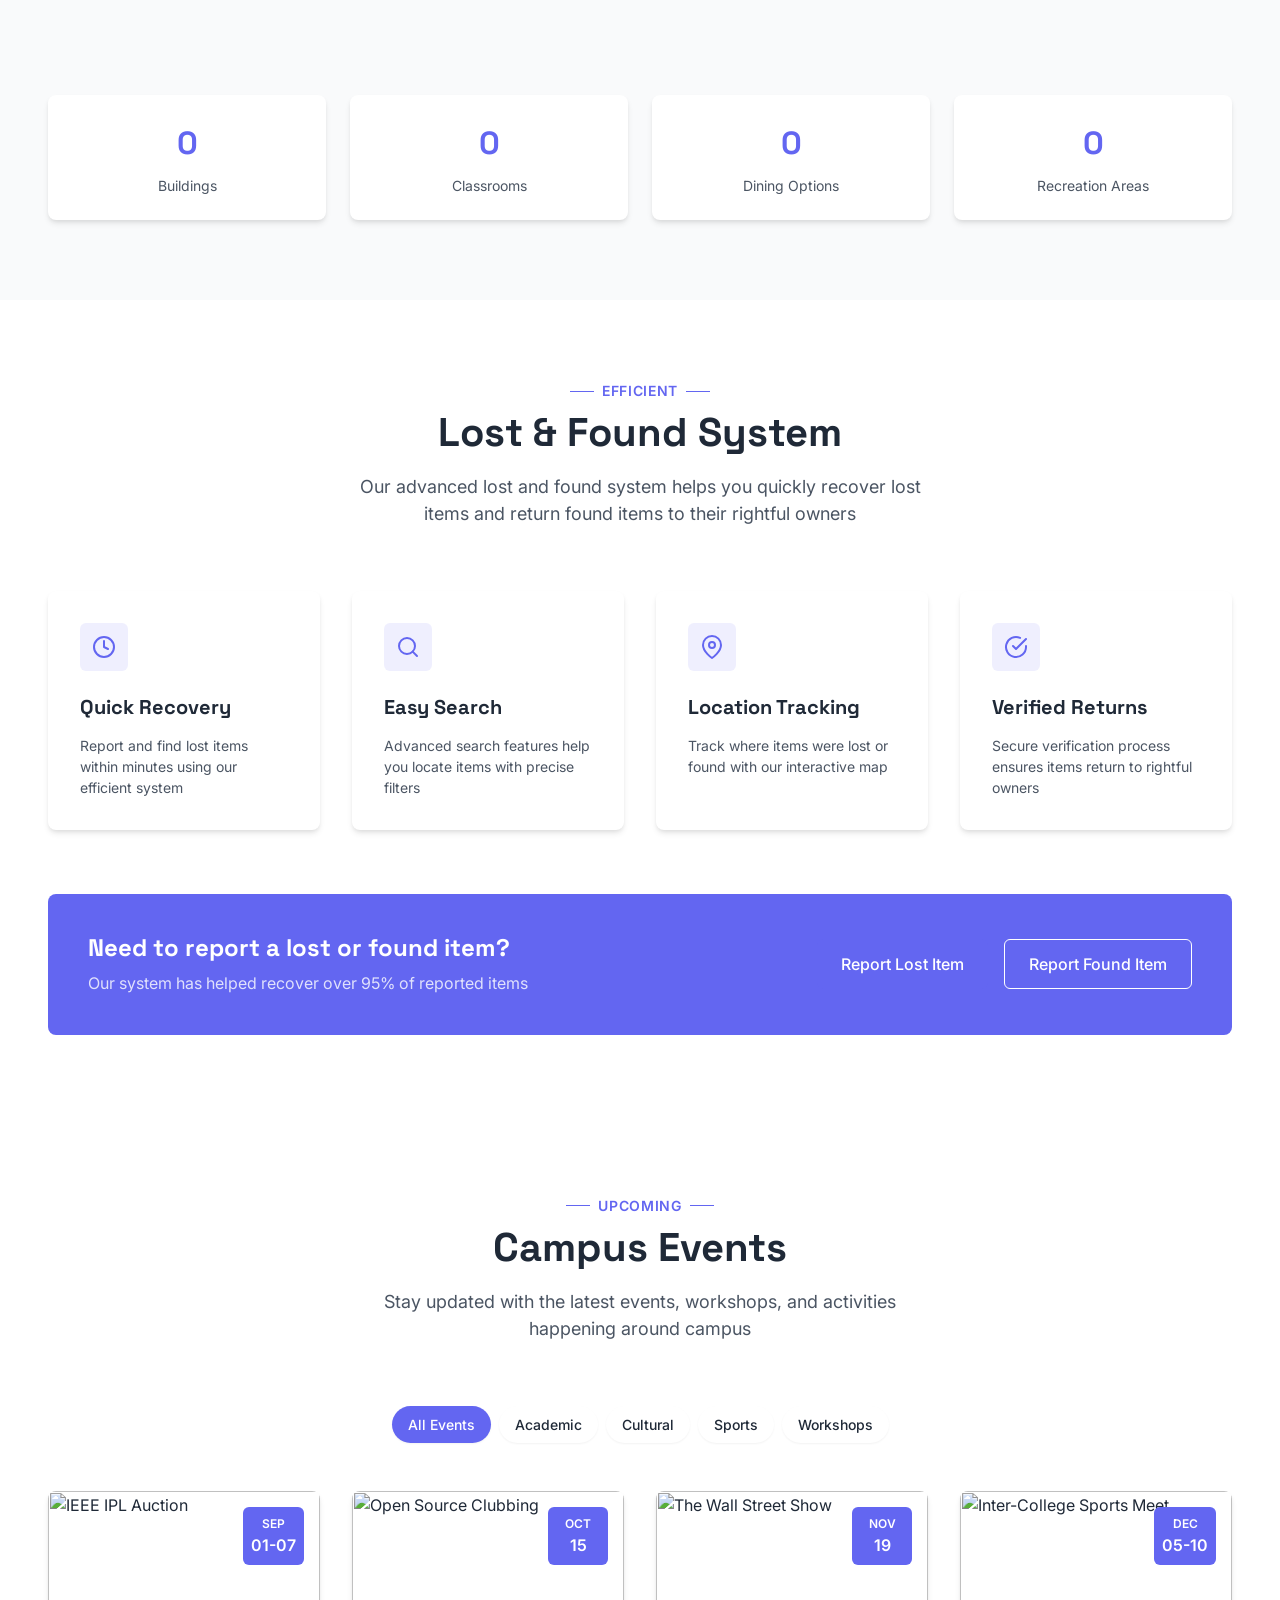
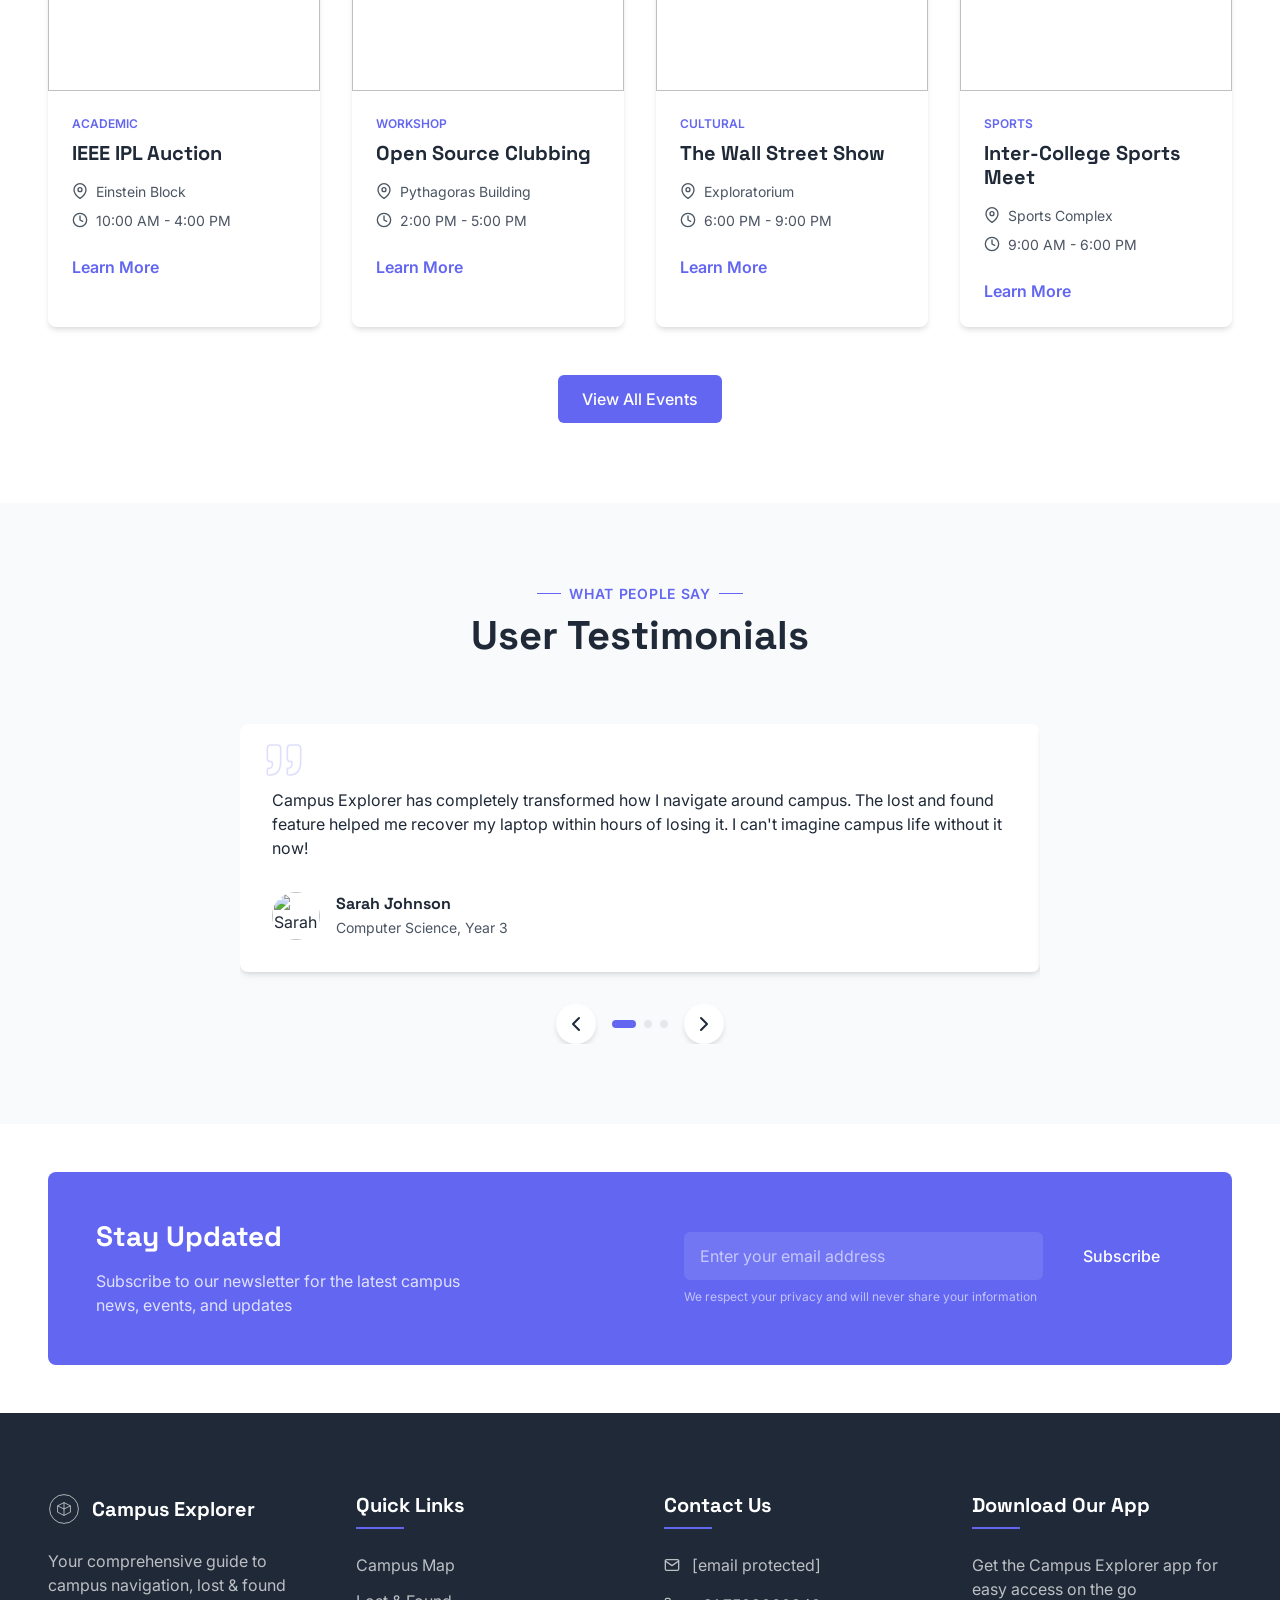
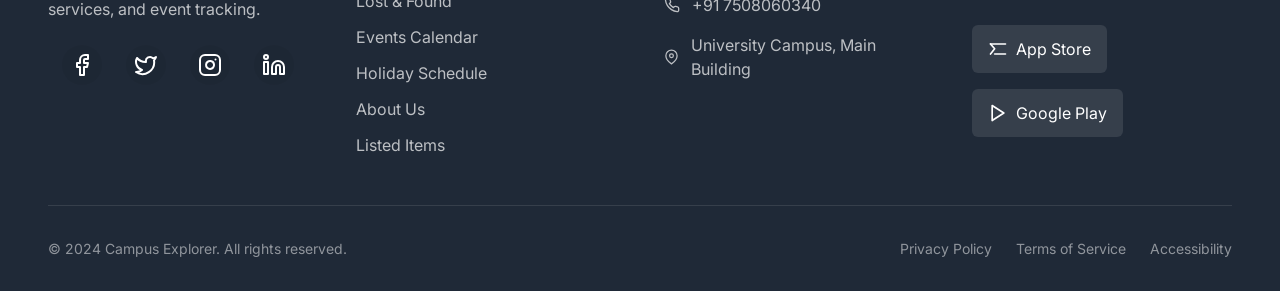
==== commit 7099821b: "Update index.html" ====
--- a/index.html
+++ b/index.html
@@ -153,7 +153,7 @@
 
                    
                         <div class="map-iframe">
-                            <iframe src="https://www.google.com/maps/embed?pb=!1m18!1m12!1m3!1d3437.174971799996!2d76.65720287502891!3d30.5160910960714!2m3!1f0!2f0!3f0!3m2!1i1024!2i768!4f13.1!3m3!1m2!1s0x390fc32344a6e2d7%3A0x81b346dee91799ca!2sChitkara%20University!5e0!3m2!1sen!2sin!4v1731912827150!5m2!1sen!2sin" width="100%" height="100%" style="border:0;" allowfullscreen="" loading="lazy" referrerpolicy="no-referrer-when-downgrade"></iframe>
+                            <iframe src="https://www.google.com/maps/embed?pb=!1m18!1m12!1m3!1d3437.174971799996!2d76.65720287502891!3d30.5160910960714!2m3!1f0!2f0!3f0!3m2!1i1024!2i768!4f13.1!3m3!1m2!1s0x390fc32344a6e2d7%3A0x81b346dee91799ca!2sChitkara%20University!5e0!3m2!1sen!2sin!4v1731912827150!5m2!1sen!2sin" width="1184px" height="400px" style="border:0;" allowfullscreen="" loading="lazy" referrerpolicy="no-referrer-when-downgrade"></iframe>
                         </div>
                     </div>
                     
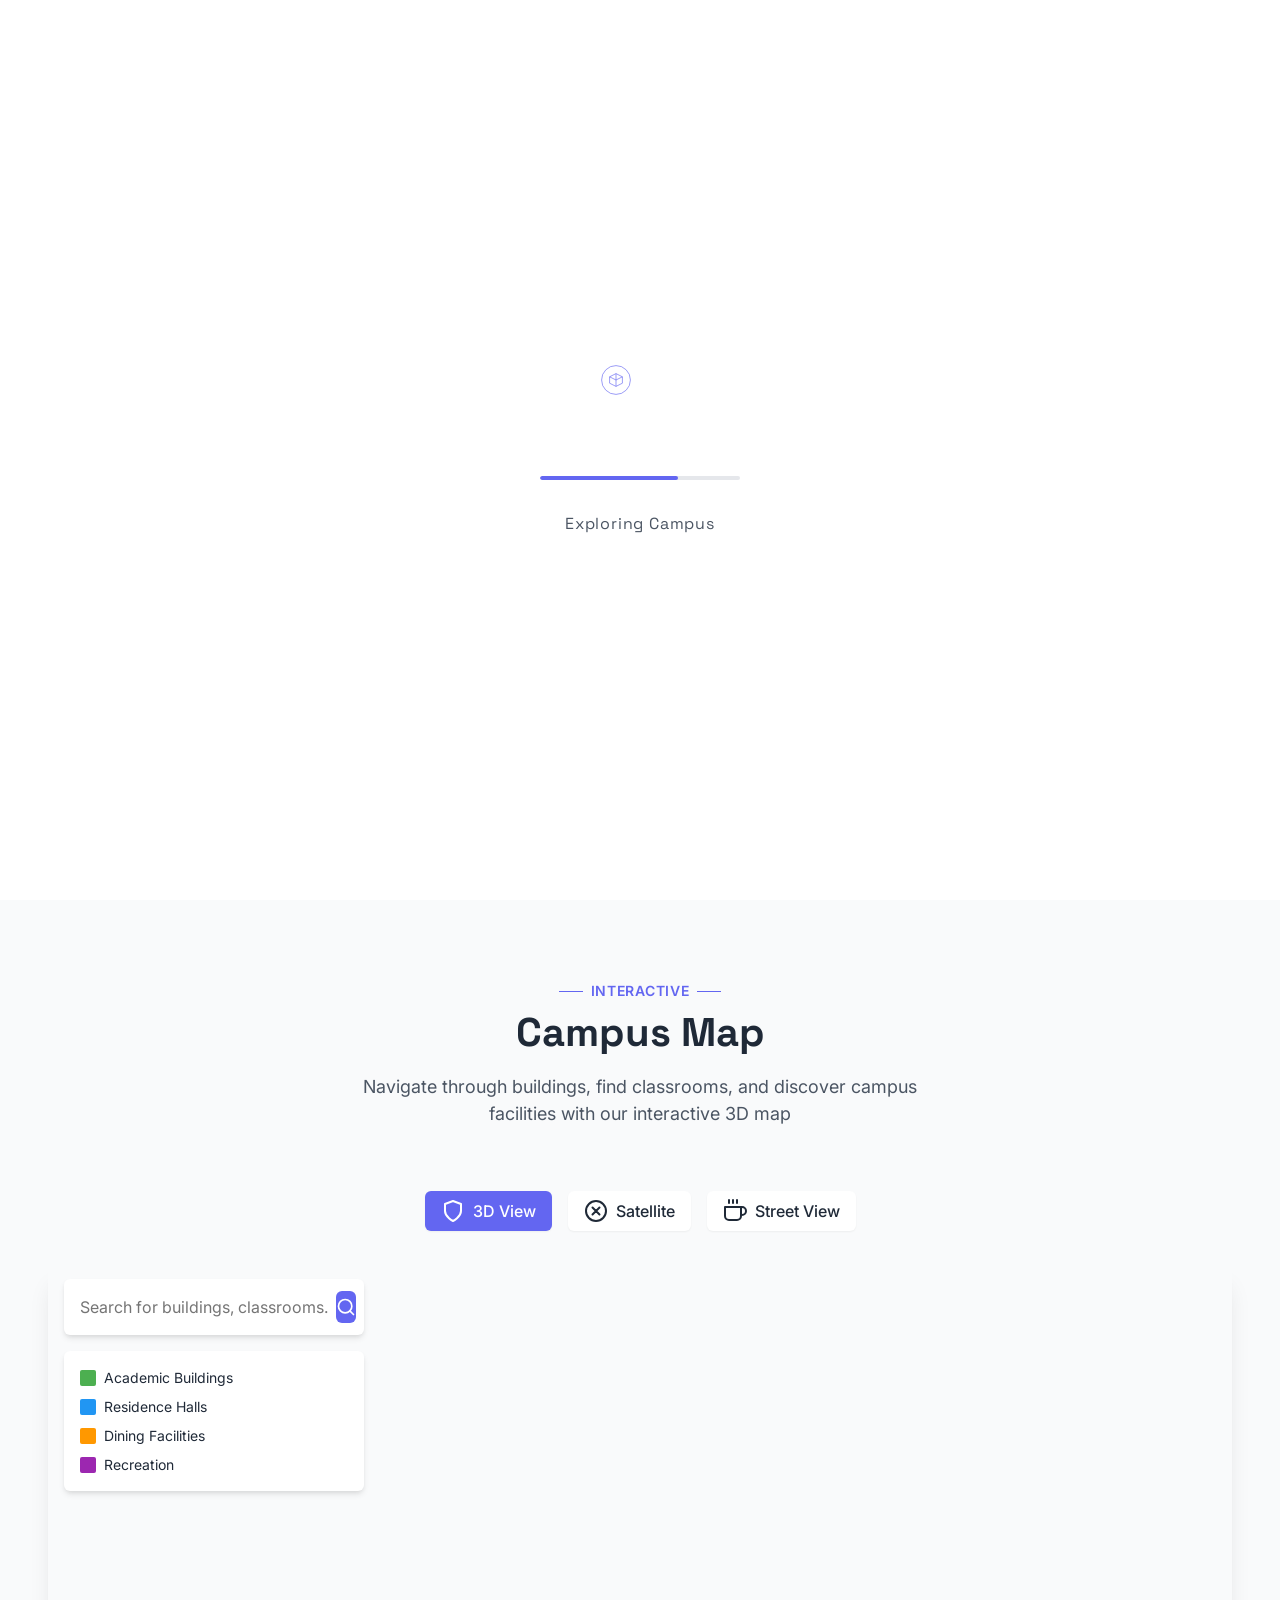
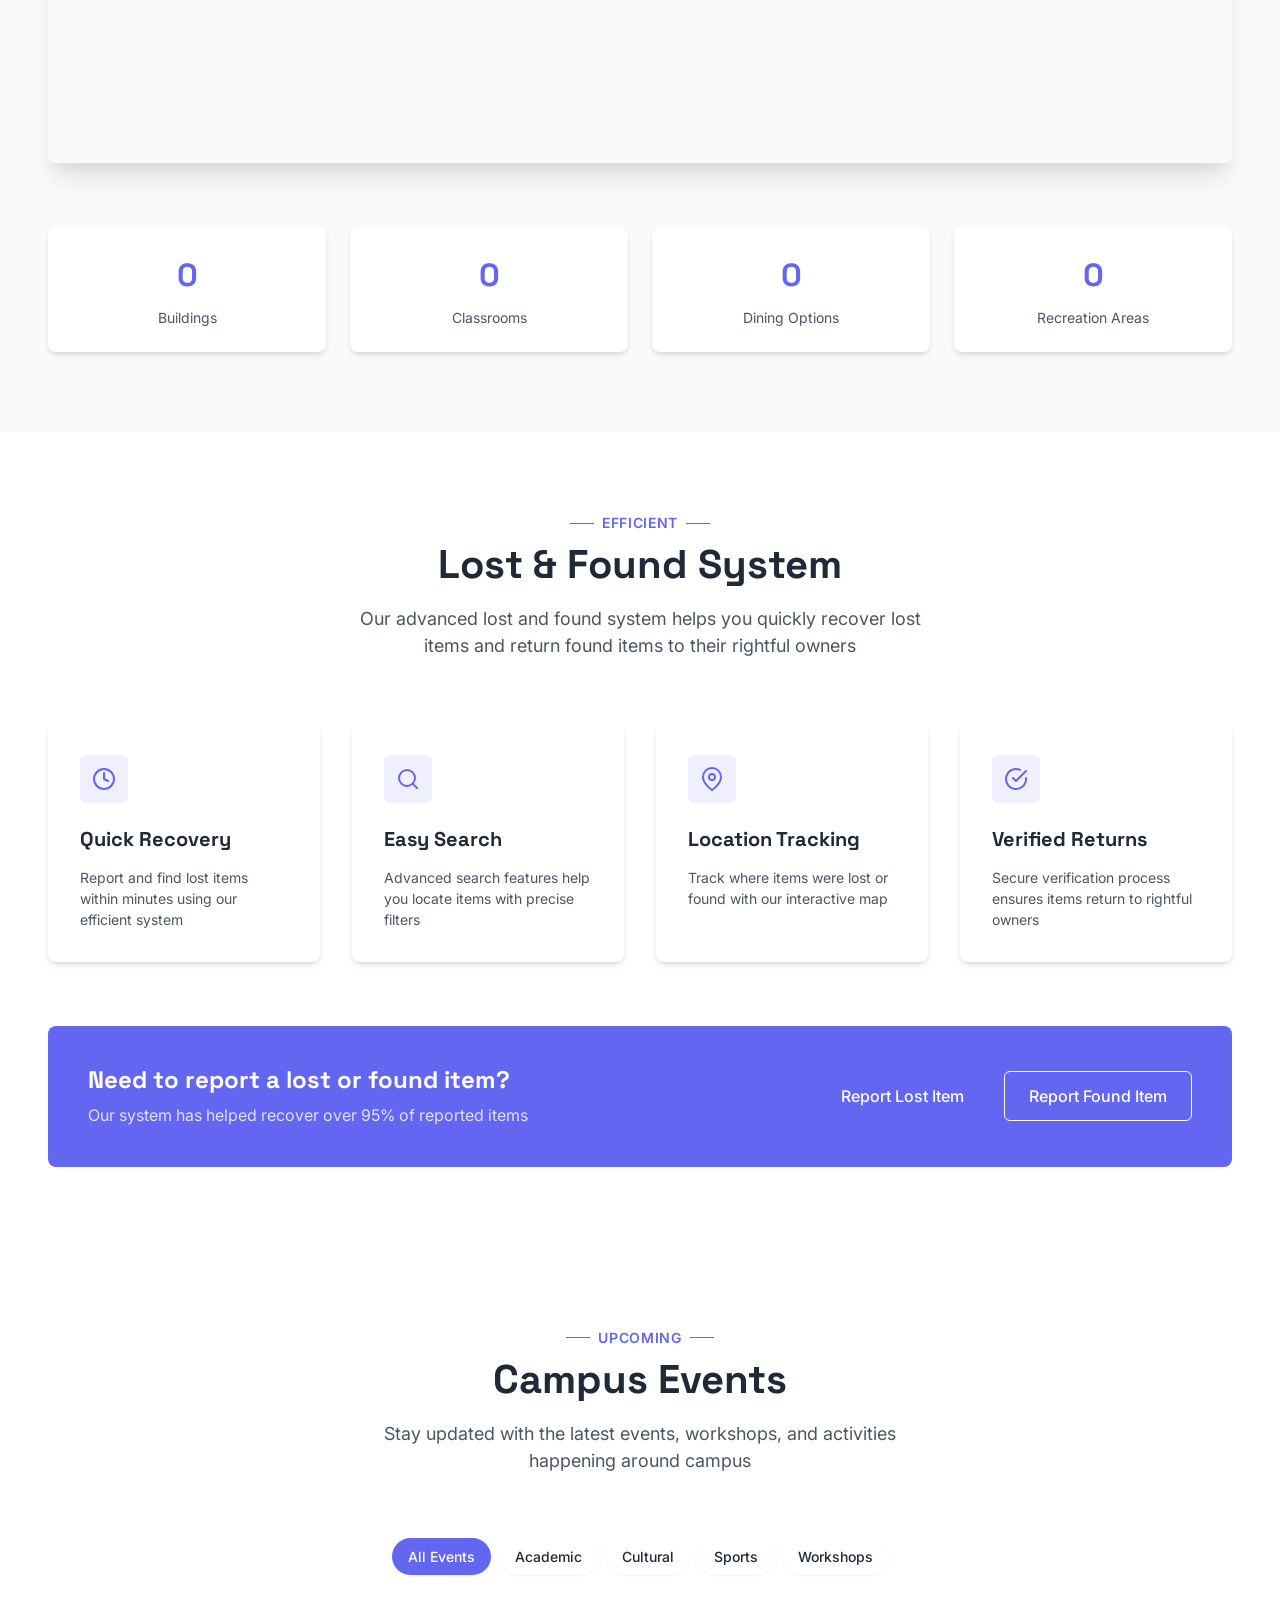
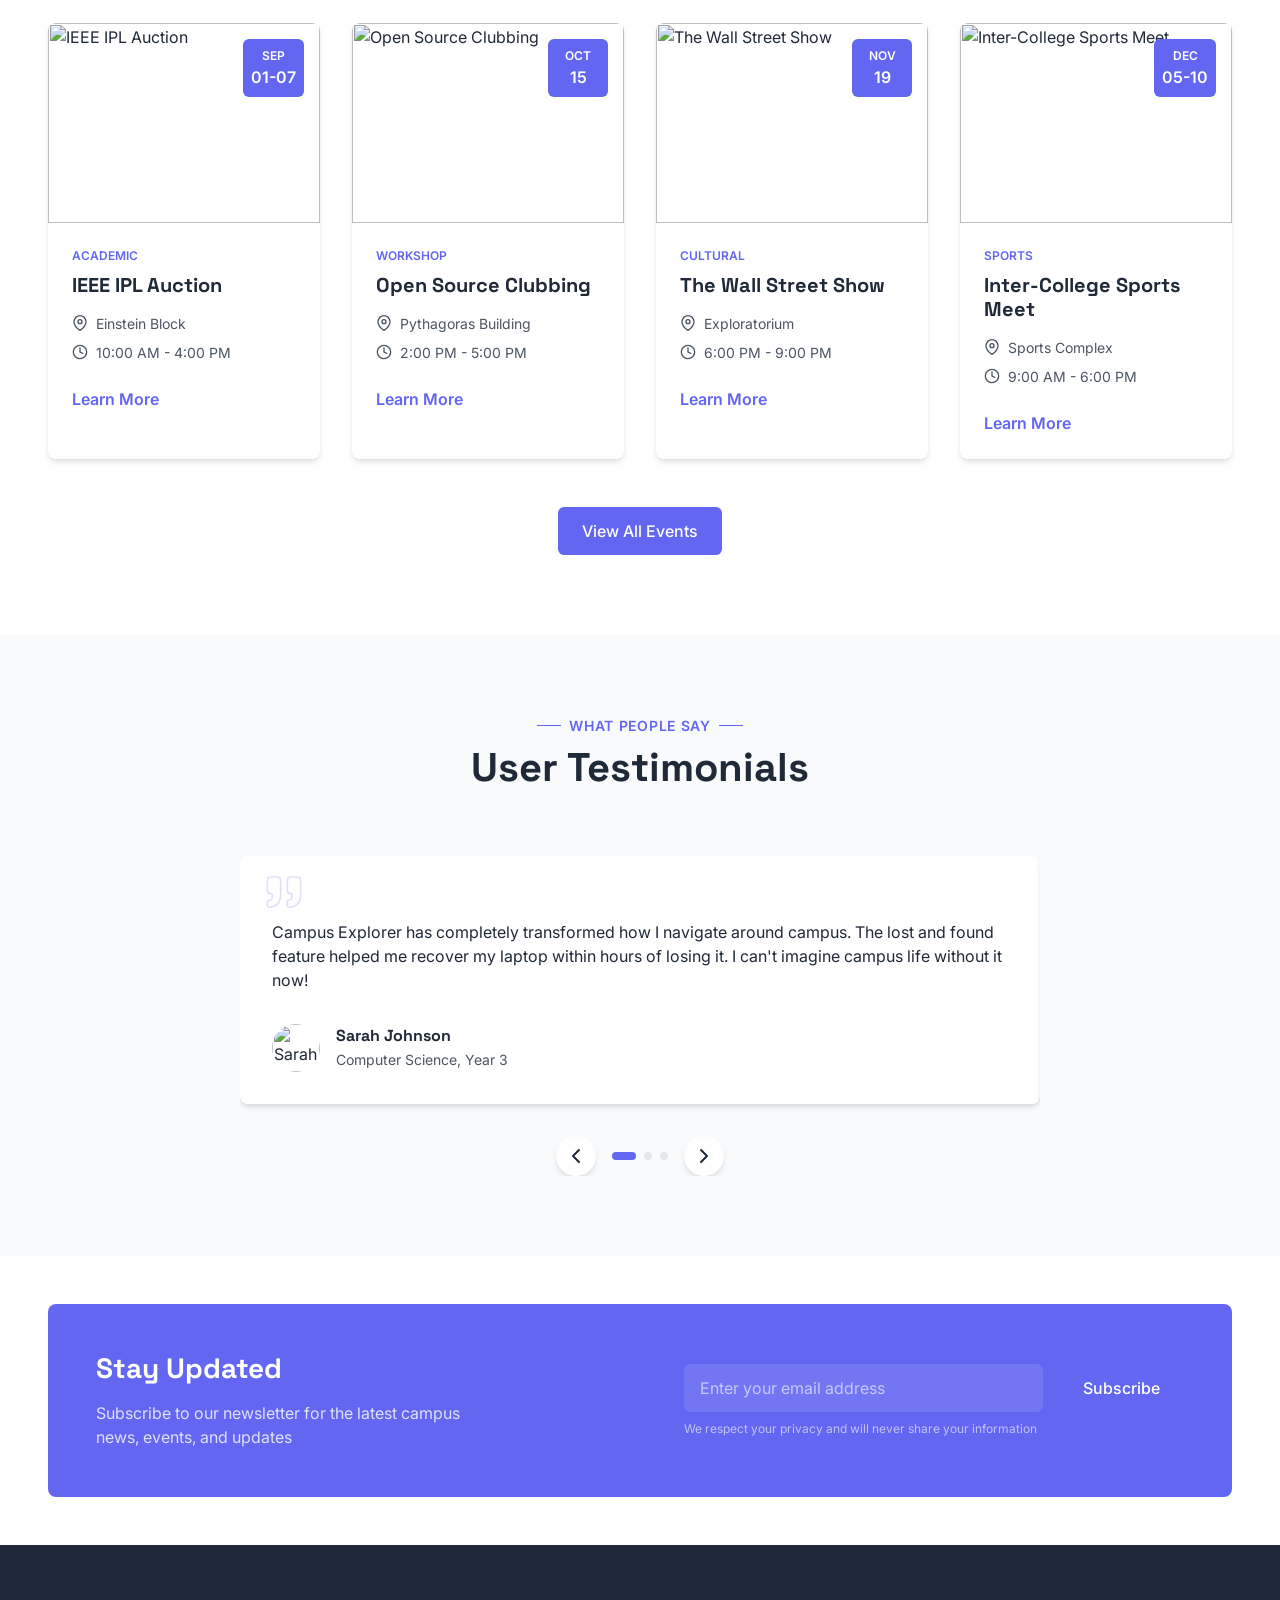
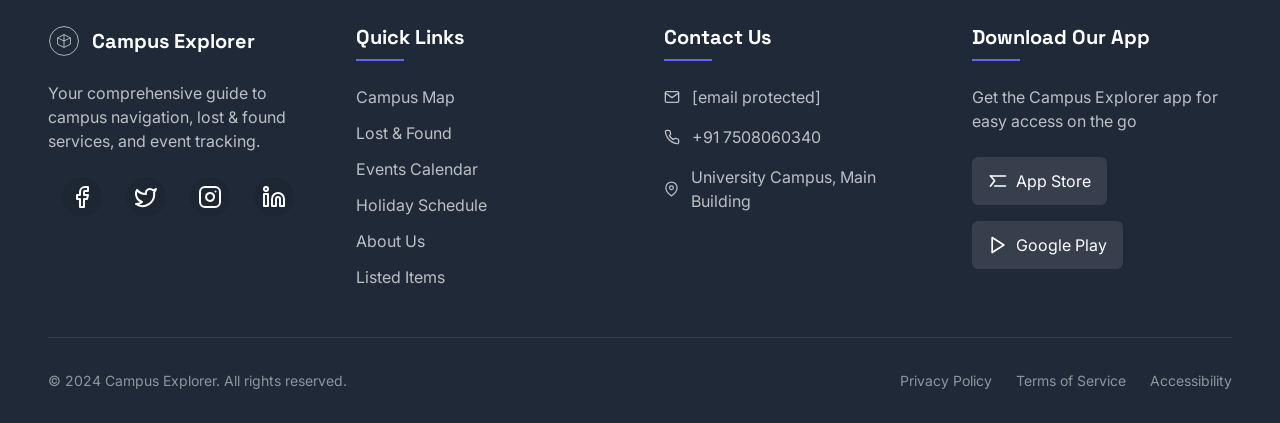
==== commit 660897f8: "Update index.html" ====
--- a/index.html
+++ b/index.html
@@ -150,10 +150,36 @@
                             Street View
                         </button>
                     </div>
-
+ <div class="map-wrapper">
+                        <div class="map-overlay">
+                            <div class="map-search">
+                                <input type="text" placeholder="Search for buildings, classrooms..." class="map-search-input">
+                                <button class="map-search-btn">
+                                    <svg xmlns="http://www.w3.org/2000/svg" width="24" height="24" viewBox="0 0 24 24" fill="none" stroke="currentColor" stroke-width="2" stroke-linecap="round" stroke-linejoin="round"><circle cx="11" cy="11" r="8"/><line x1="21" y1="21" x2="16.65" y2="16.65"/></svg>
+                                </button>
+                            </div>
+                            <div class="map-legend">
+                                <div class="legend-item">
+                                    <span class="legend-color" style="background-color: #4CAF50;"></span>
+                                    <span class="legend-text">Academic Buildings</span>
+                                </div>
+                                <div class="legend-item">
+                                    <span class="legend-color" style="background-color: #2196F3;"></span>
+                                    <span class="legend-text">Residence Halls</span>
+                                </div>
+                                <div class="legend-item">
+                                    <span class="legend-color" style="background-color: #FF9800;"></span>
+                                    <span class="legend-text">Dining Facilities</span>
+                                </div>
+                                <div class="legend-item">
+                                    <span class="legend-color" style="background-color: #9C27B0;"></span>
+                                    <span class="legend-text">Recreation</span>
+                                </div>
+                            </div>
+                        </div>
                    
                         <div class="map-iframe">
-                            <iframe src="https://www.google.com/maps/embed?pb=!1m18!1m12!1m3!1d3437.174971799996!2d76.65720287502891!3d30.5160910960714!2m3!1f0!2f0!3f0!3m2!1i1024!2i768!4f13.1!3m3!1m2!1s0x390fc32344a6e2d7%3A0x81b346dee91799ca!2sChitkara%20University!5e0!3m2!1sen!2sin!4v1731912827150!5m2!1sen!2sin" width="1184px" height="400px" style="border:0;" allowfullscreen="" loading="lazy" referrerpolicy="no-referrer-when-downgrade"></iframe>
+                            <iframe src="https://www.google.com/maps/embed?pb=!1m18!1m12!1m3!1d3437.174971799996!2d76.65720287502891!3d30.5160910960714!2m3!1f0!2f0!3f0!3m2!1i1024!2i768!4f13.1!3m3!1m2!1s0x390fc32344a6e2d7%3A0x81b346dee91799ca!2sChitkara%20University!5e0!3m2!1sen!2sin!4v1731912827150!5m2!1sen!2sin" width="100%" height="100%" style="border:0;" allowfullscreen="" loading="lazy" referrerpolicy="no-referrer-when-downgrade"></iframe>
                         </div>
                     </div>
                     
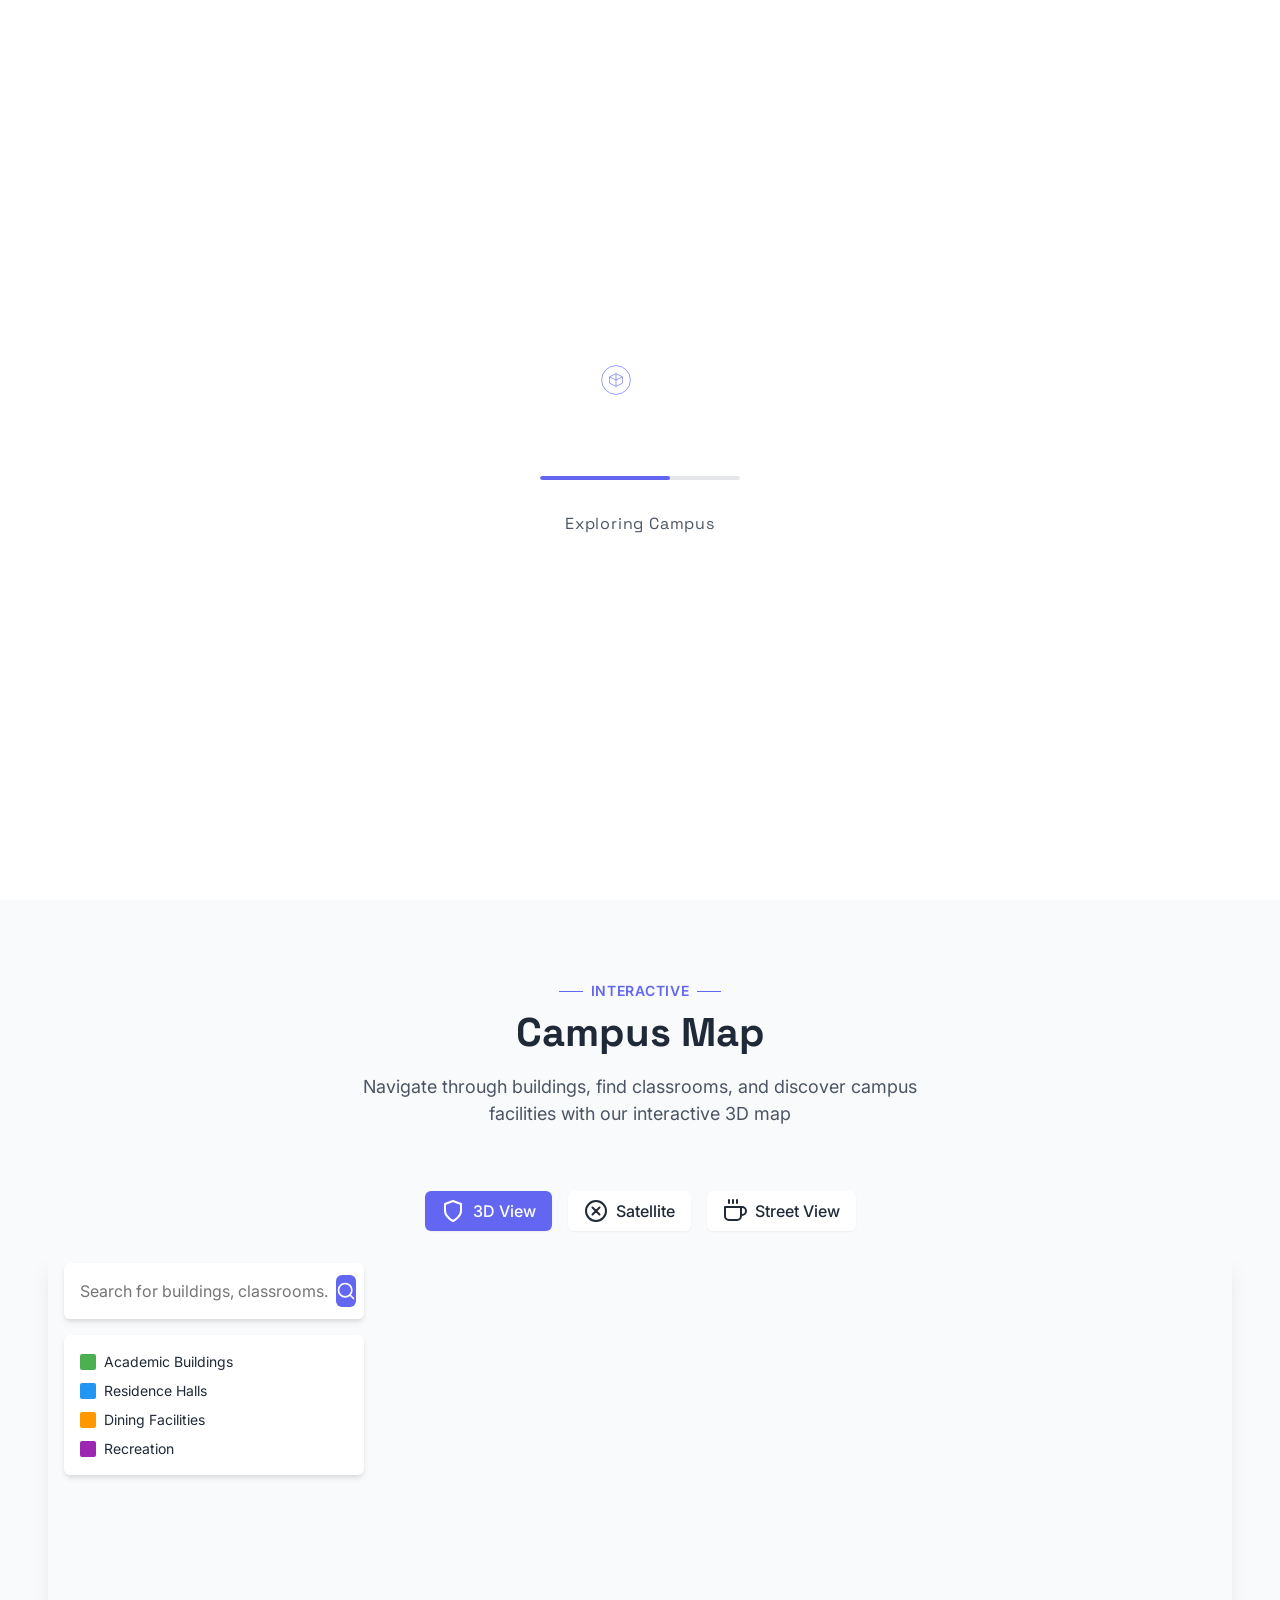
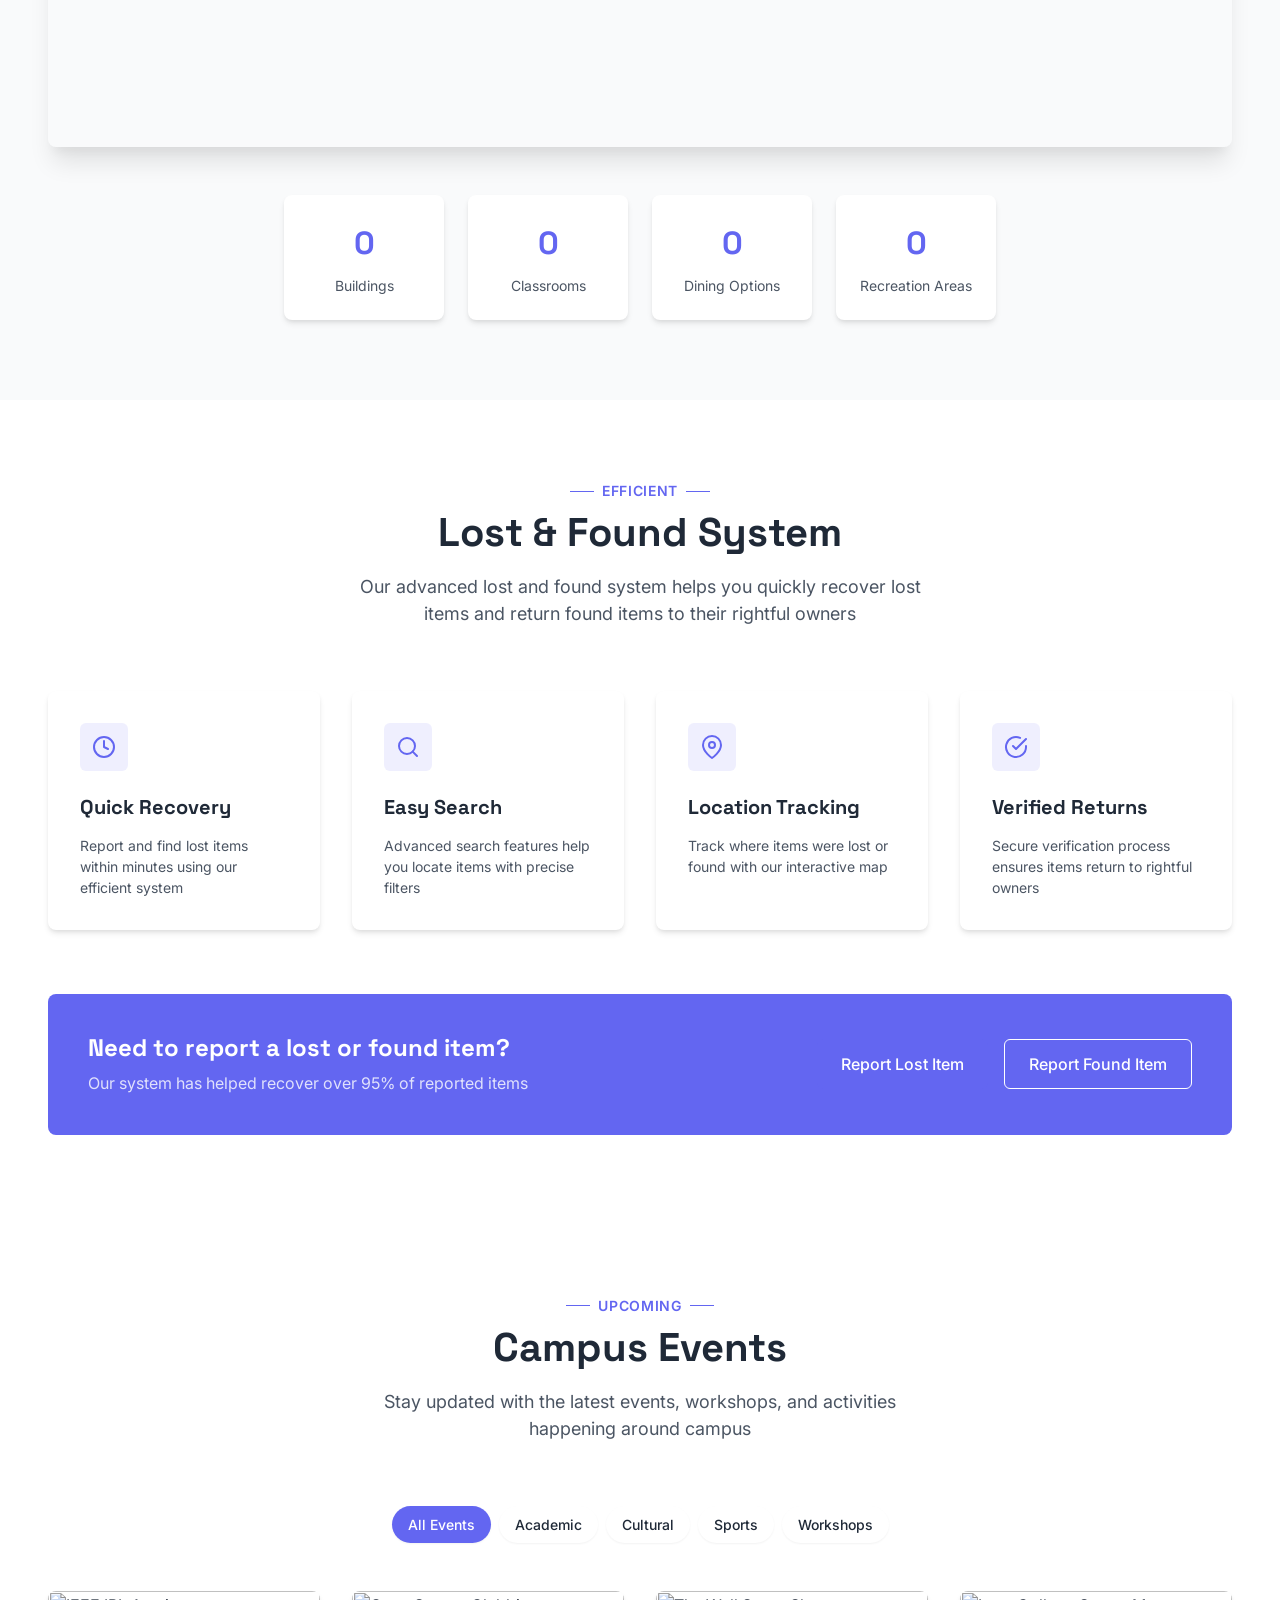
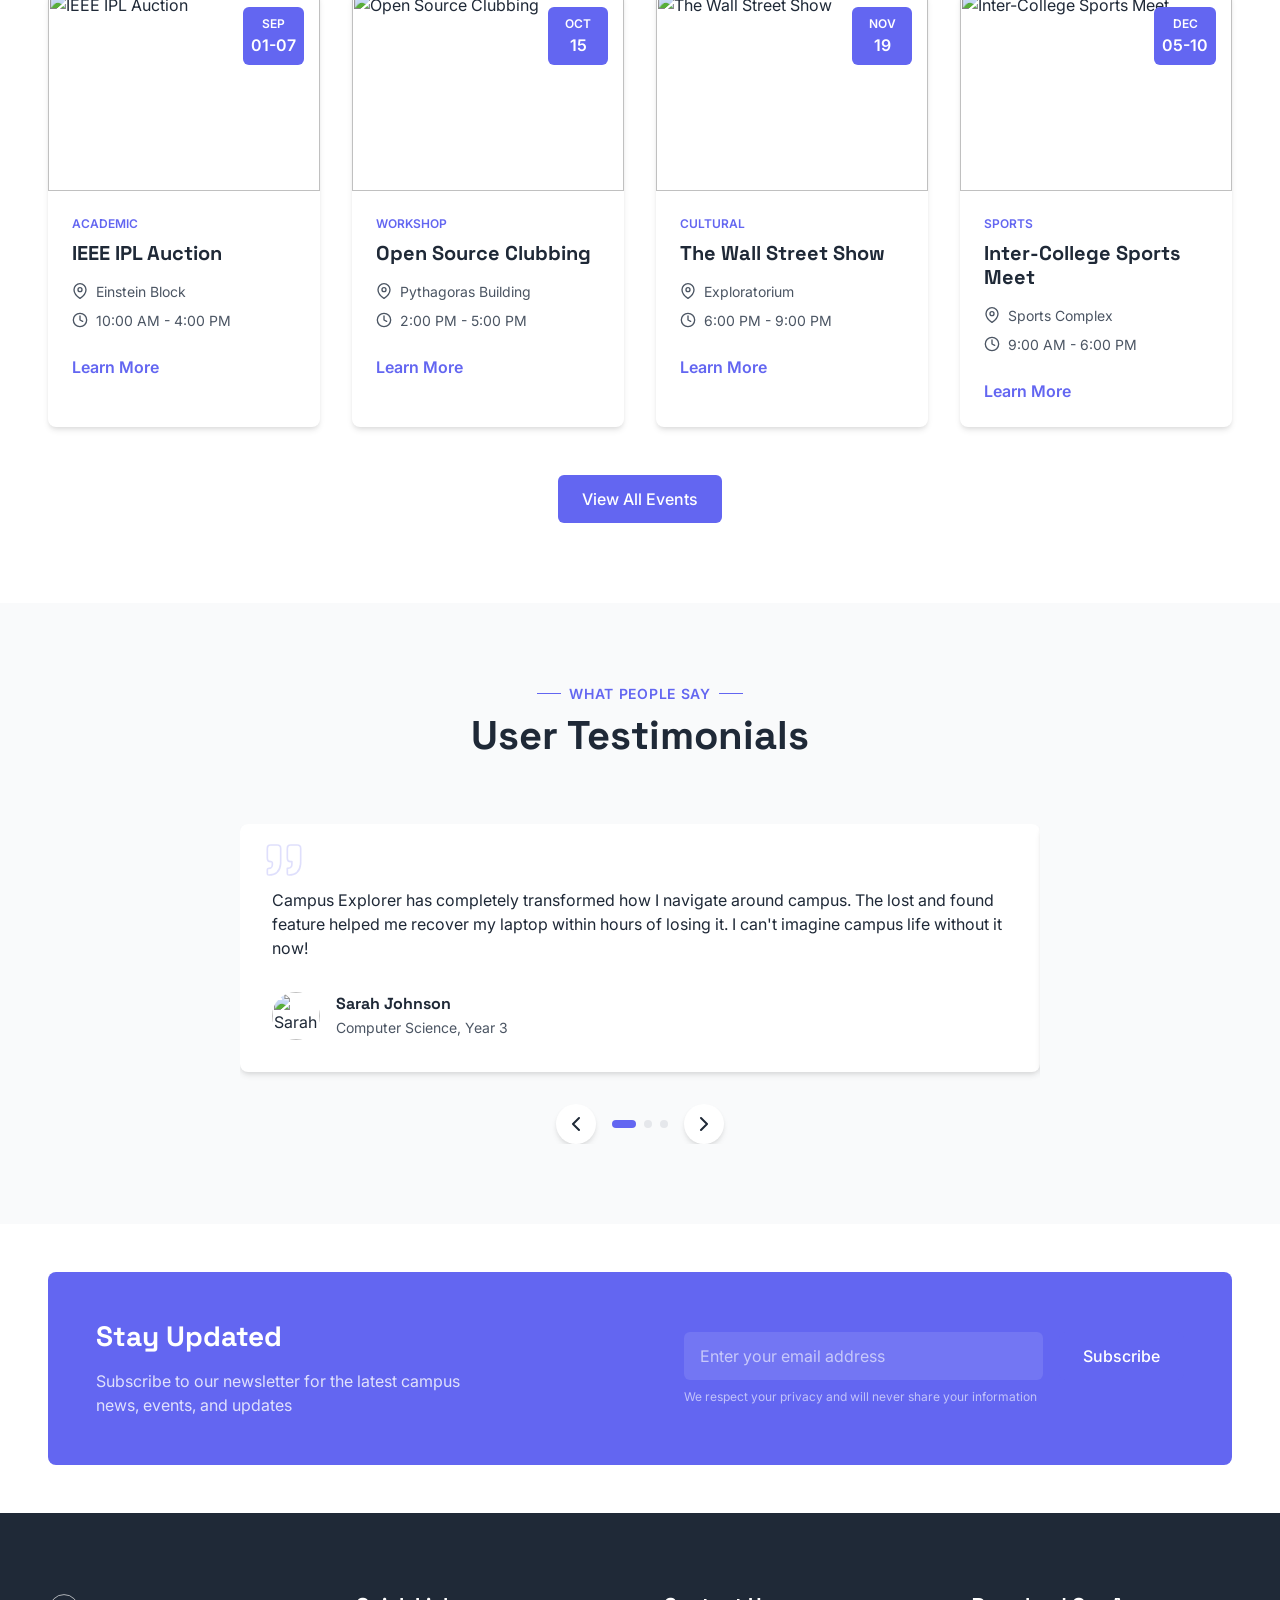
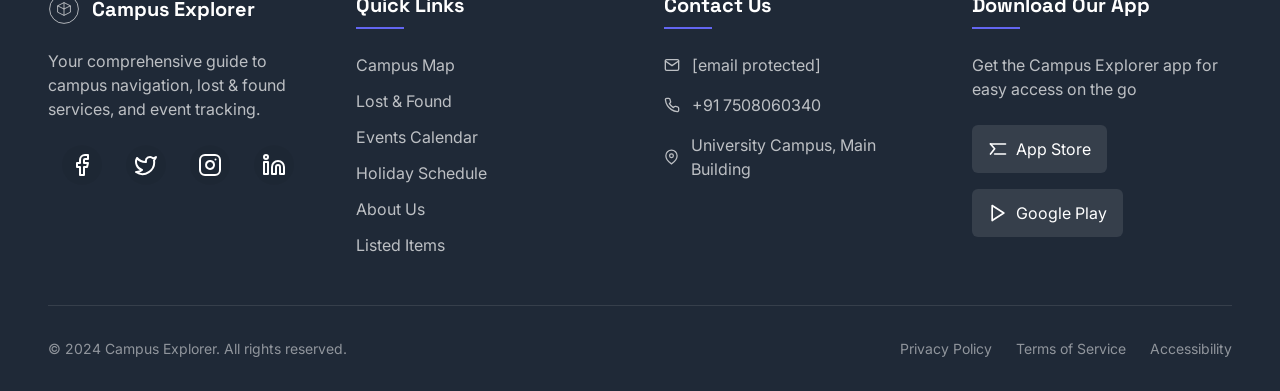
==== commit 1bec1e75: "Update index.html" ====
--- a/index.html
+++ b/index.html
@@ -149,8 +149,7 @@
                             <svg xmlns="http://www.w3.org/2000/svg" width="24" height="24" viewBox="0 0 24 24" fill="none" stroke="currentColor" stroke-width="2" stroke-linecap="round" stroke-linejoin="round"><path d="M18 8h1a4 4 0 0 1 0 8h-1"/><path d="M2 8h16v9a4 4 0 0 1-4 4H6a4 4 0 0 1-4-4V8z"/><line x1="6" y1="1" x2="6" y2="4"/><line x1="10" y1="1" x2="10" y2="4"/><line x1="14" y1="1" x2="14" y2="4"/></svg>
                             Street View
                         </button>
-                    </div>
- <div class="map-wrapper">
+                    <div class="map-wrapper">
                         <div class="map-overlay">
                             <div class="map-search">
                                 <input type="text" placeholder="Search for buildings, classrooms..." class="map-search-input">
@@ -177,7 +176,6 @@
                                 </div>
                             </div>
                         </div>
-                   
                         <div class="map-iframe">
                             <iframe src="https://www.google.com/maps/embed?pb=!1m18!1m12!1m3!1d3437.174971799996!2d76.65720287502891!3d30.5160910960714!2m3!1f0!2f0!3f0!3m2!1i1024!2i768!4f13.1!3m3!1m2!1s0x390fc32344a6e2d7%3A0x81b346dee91799ca!2sChitkara%20University!5e0!3m2!1sen!2sin!4v1731912827150!5m2!1sen!2sin" width="100%" height="100%" style="border:0;" allowfullscreen="" loading="lazy" referrerpolicy="no-referrer-when-downgrade"></iframe>
                         </div>
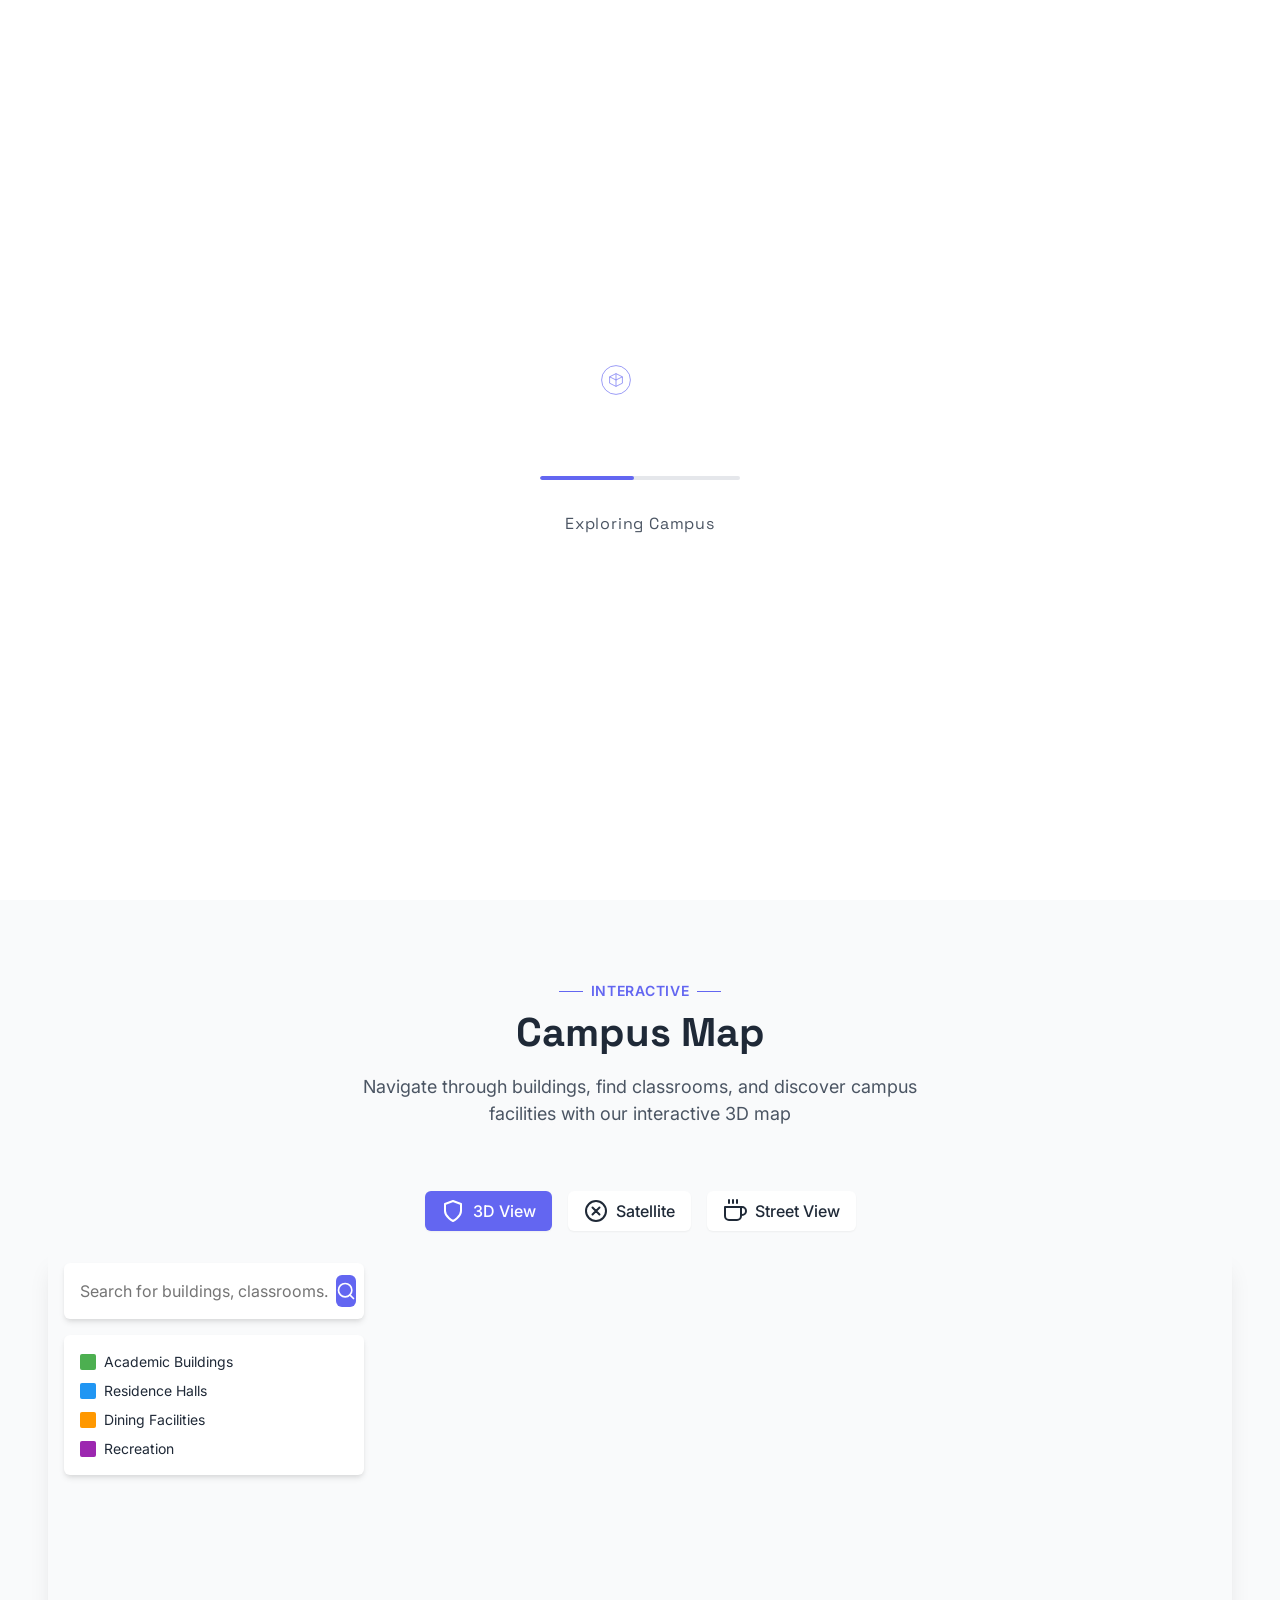
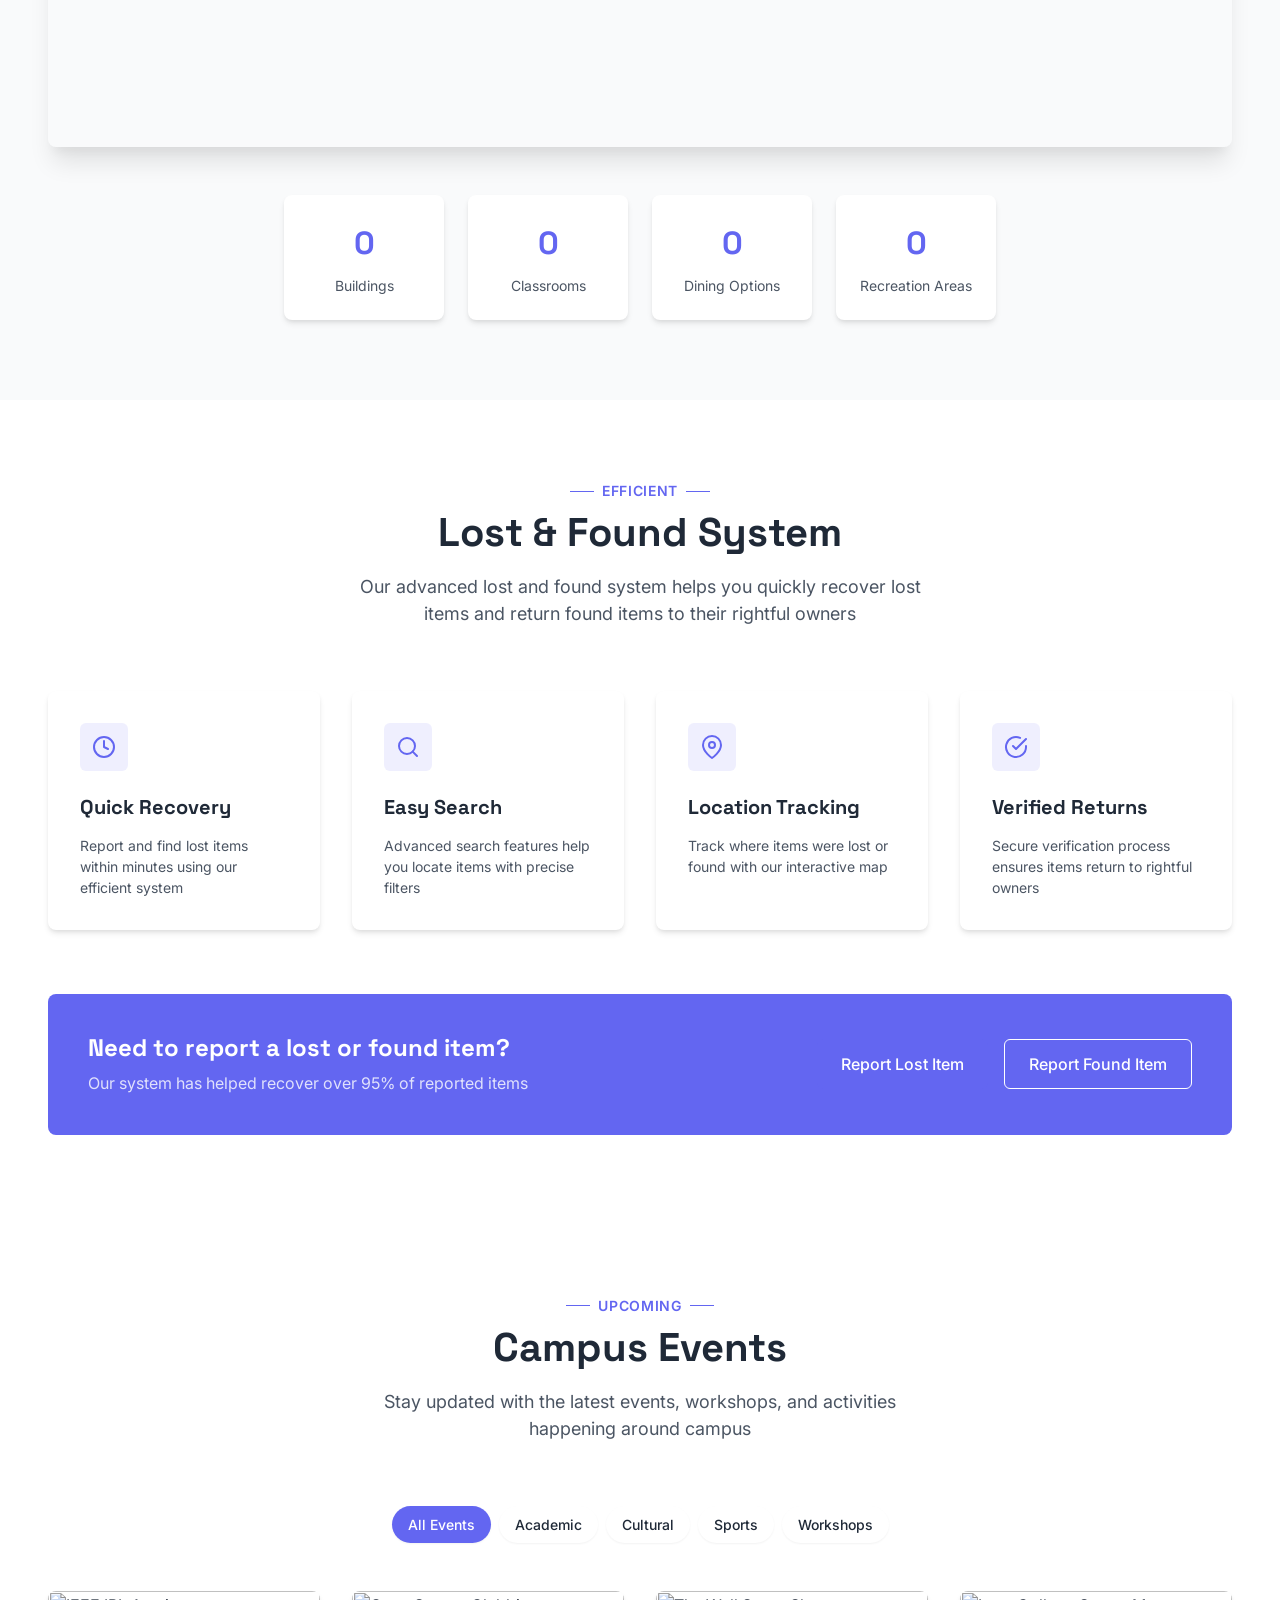
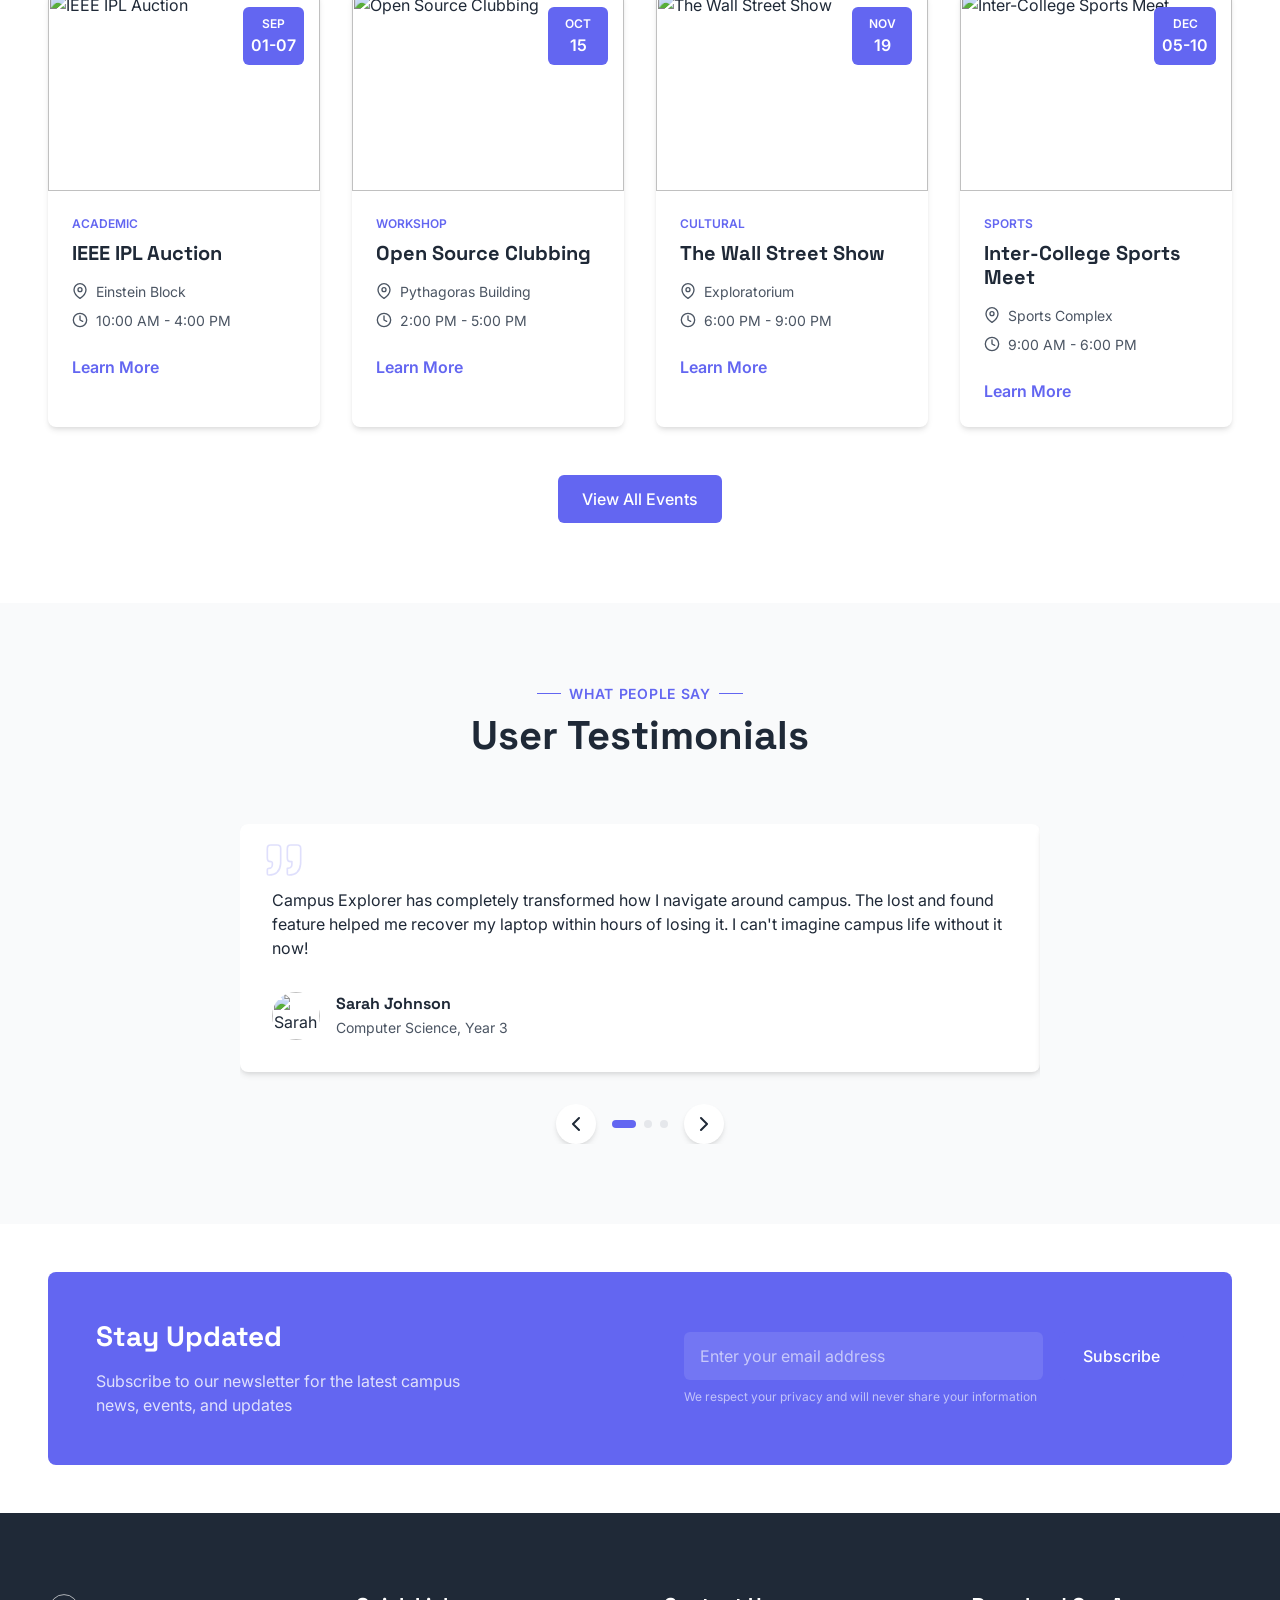
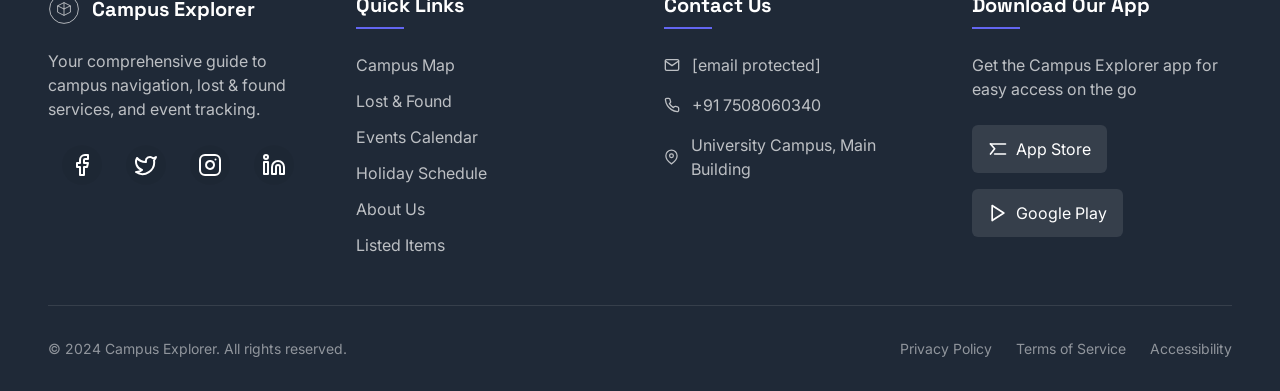
==== commit 5b4d0902: "updated" ====
--- a/index.html
+++ b/index.html
@@ -385,7 +385,7 @@
                 </div>
 
                 <div class="events-footer">
-                    <a href="#" class="btn btn-primary">View All Events</a>
+                    <a href="K-event.html" class="btn btn-primary">View All Events</a>
                 </div>
             </div>
         </section>
@@ -520,11 +520,11 @@
                     <h3>Quick Links</h3>
                     <ul class="footer-links">
                         <li><a href="#map">Campus Map</a></li>
-                        <li><a href="#lost-found">Lost & Found</a></li>
-                        <li><a href="#events">Events Calendar</a></li>
-                        <li><a href="#holidays">Holiday Schedule</a></li>
-                        <li><a href="#about">About Us</a></li>
-                        <li><a href="#listed-items">Listed Items</a></li>
+                        <li><a href="J-lost-form.html">Lost & Found</a></li>
+                        <li><a href="K-event.html">Events Calendar</a></li>
+                        <li><a href="L-holidays.html">Holiday Schedule</a></li>
+                        <li><a href="N-about.html">About Us</a></li>
+                        <li><a href="M-listeditems.html">Listed Items</a></li>
                     </ul>
                 </div>
 
--- a/styles.css
+++ b/styles.css
@@ -2,7 +2,7 @@
 :root {
     --color-primary: #6366f1;
     --color-primary-light: #818cf8;
-    --color-primary-dark: #4f46e5;
+    --color-primary-dark: #4d28ba;
     --color-secondary: #10b981;
     --color-secondary-light: #34d399;
     --color-secondary-dark: #059669;
